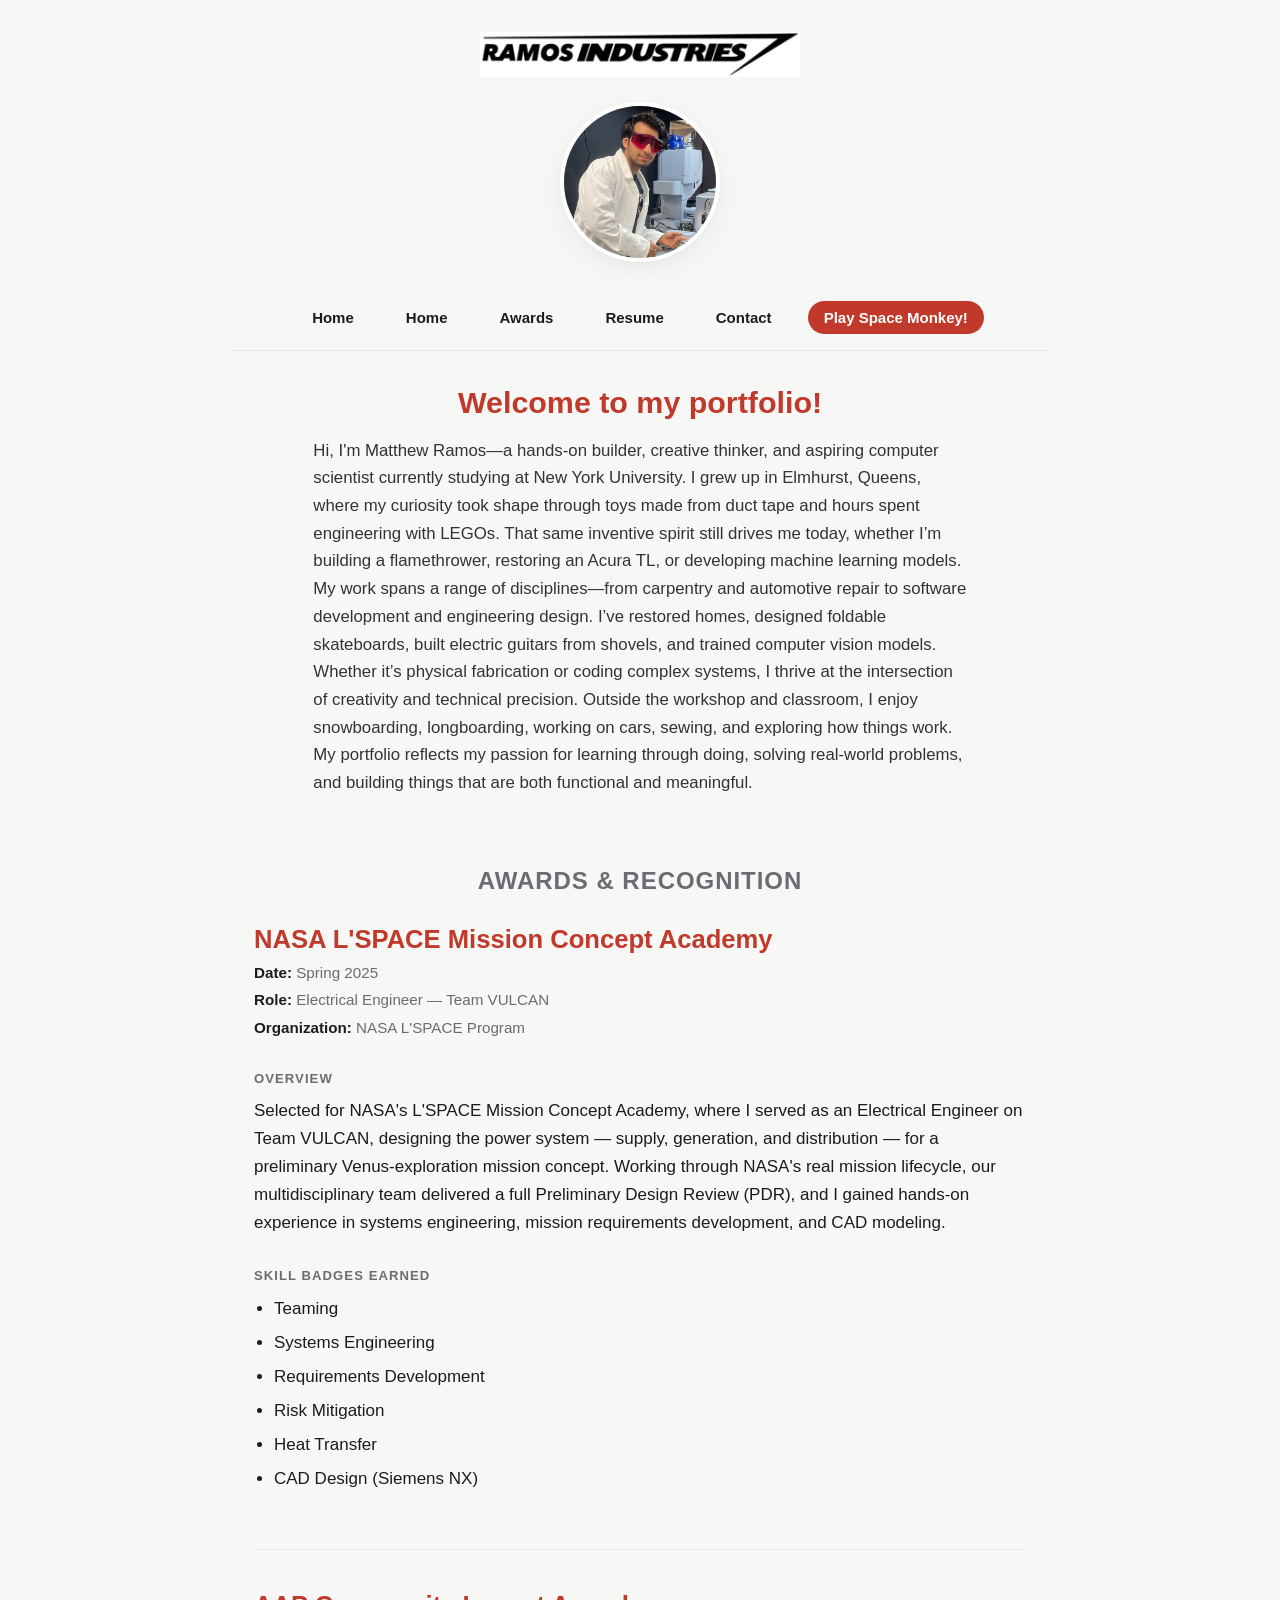
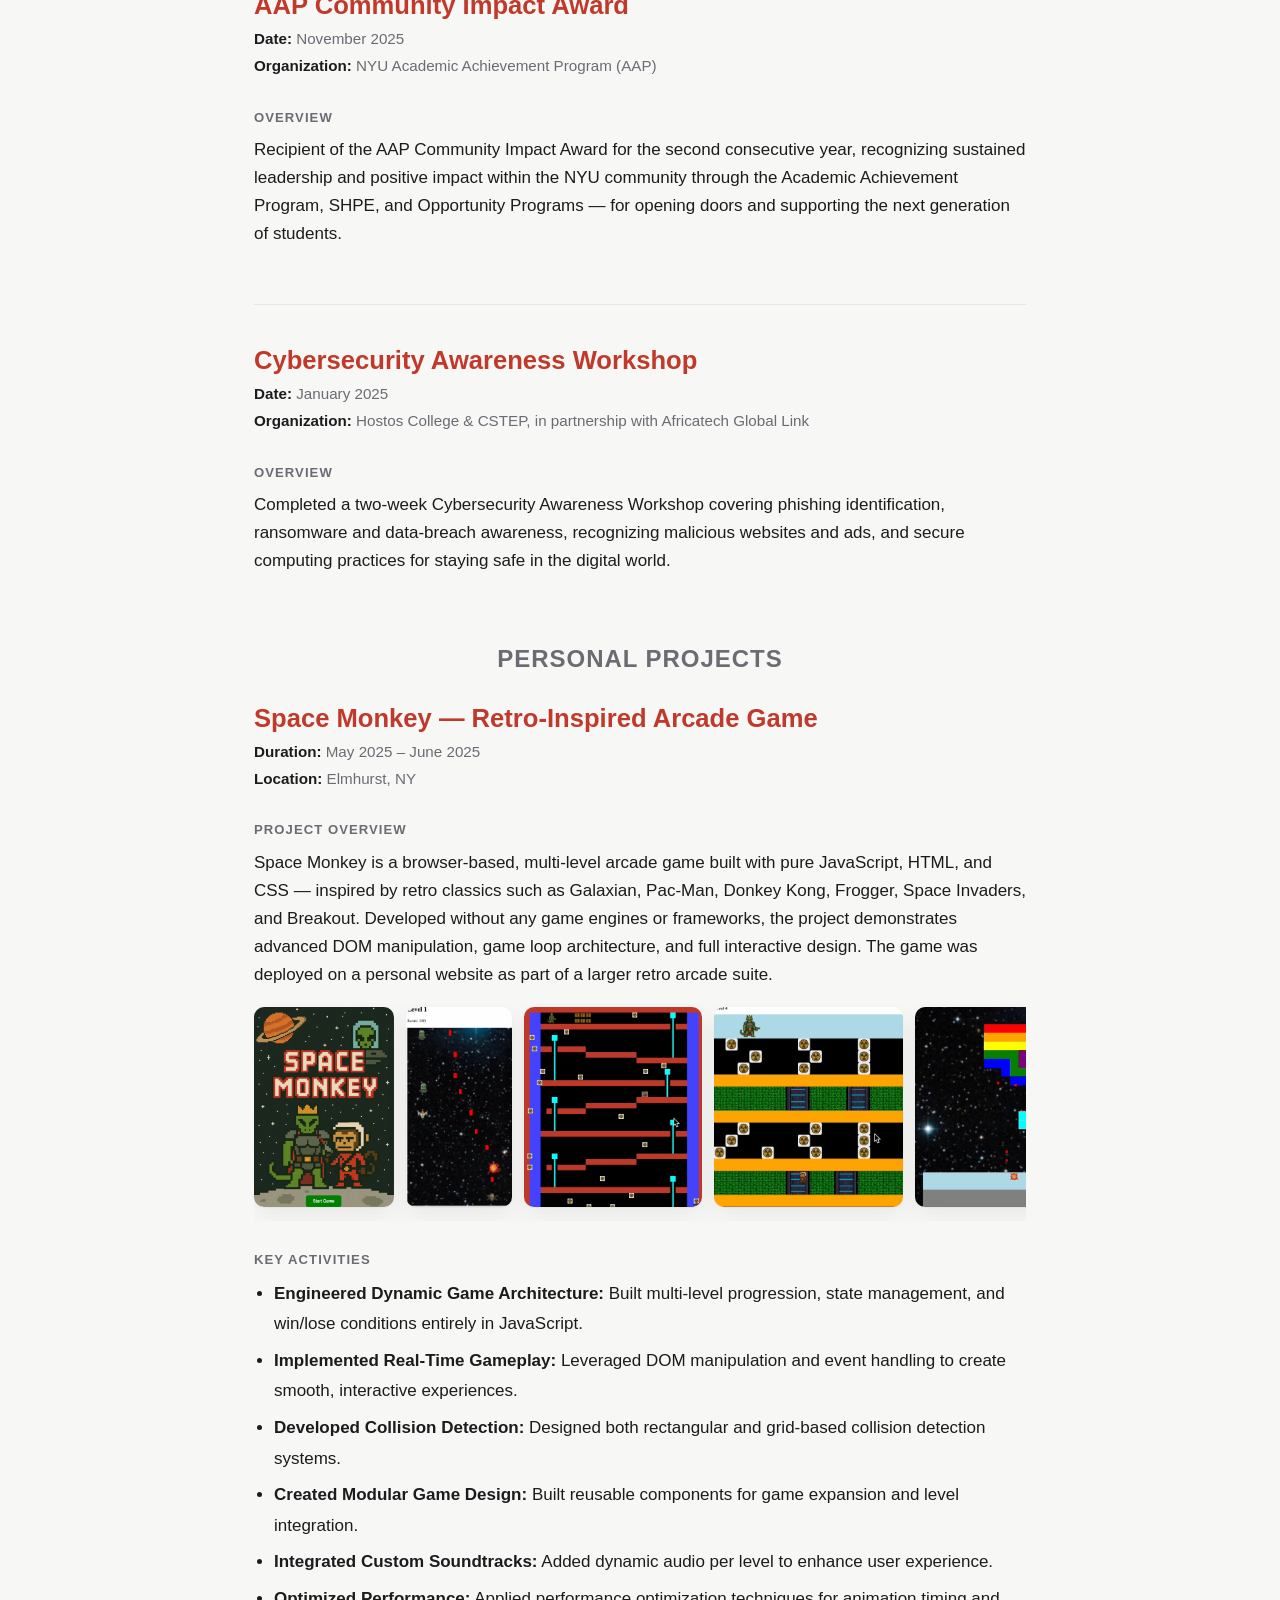
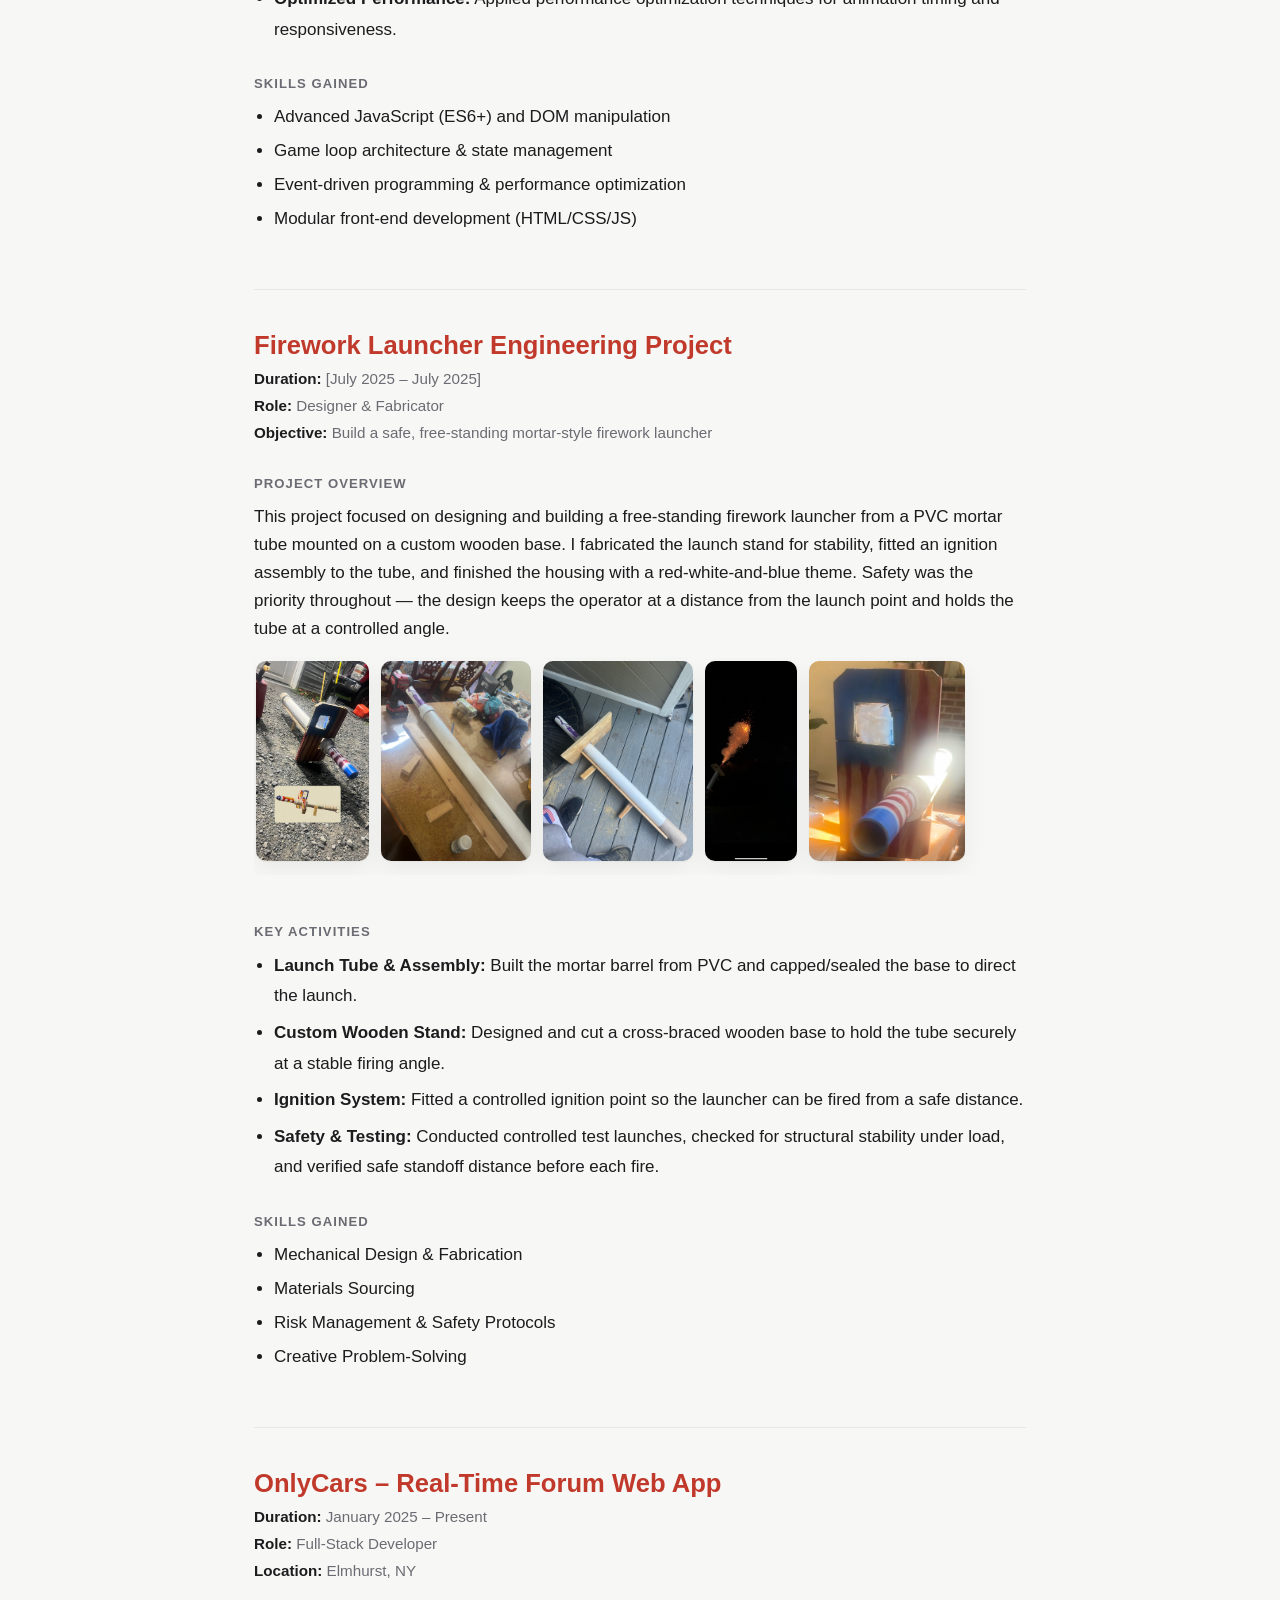
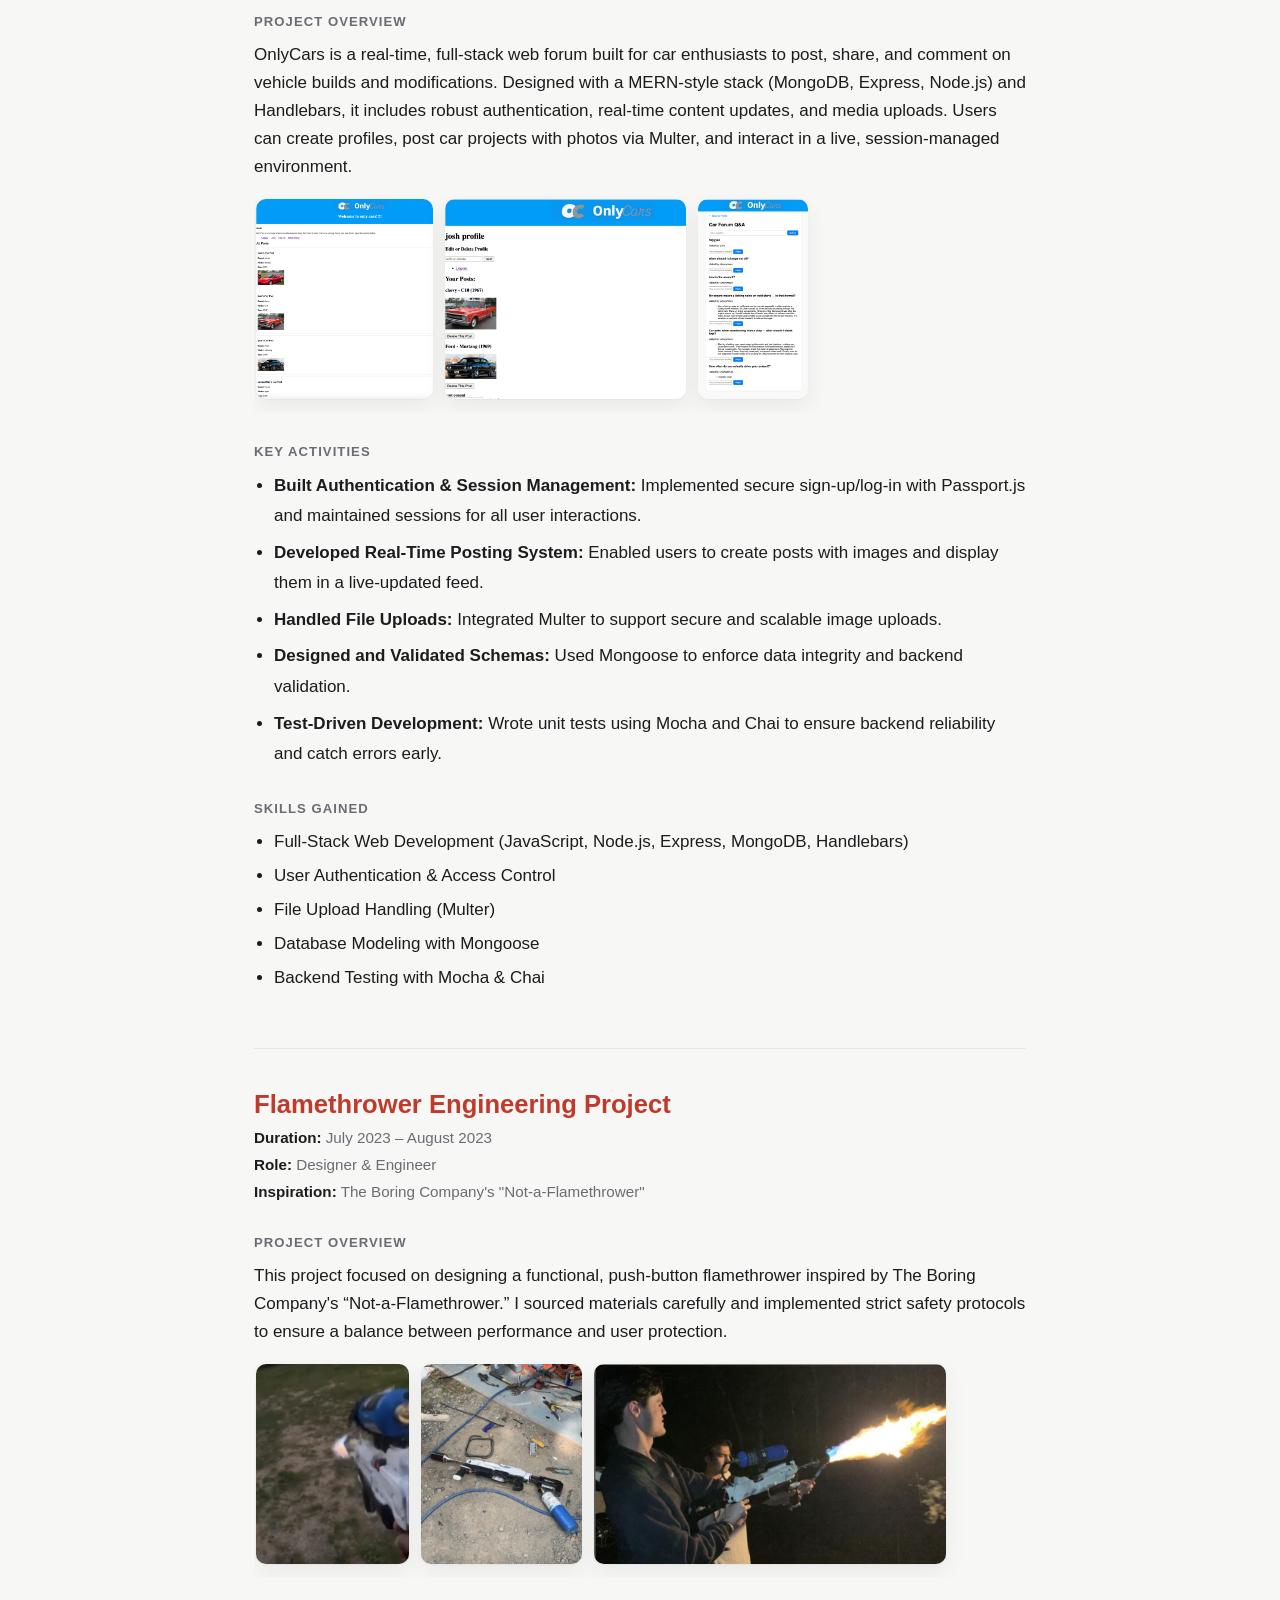
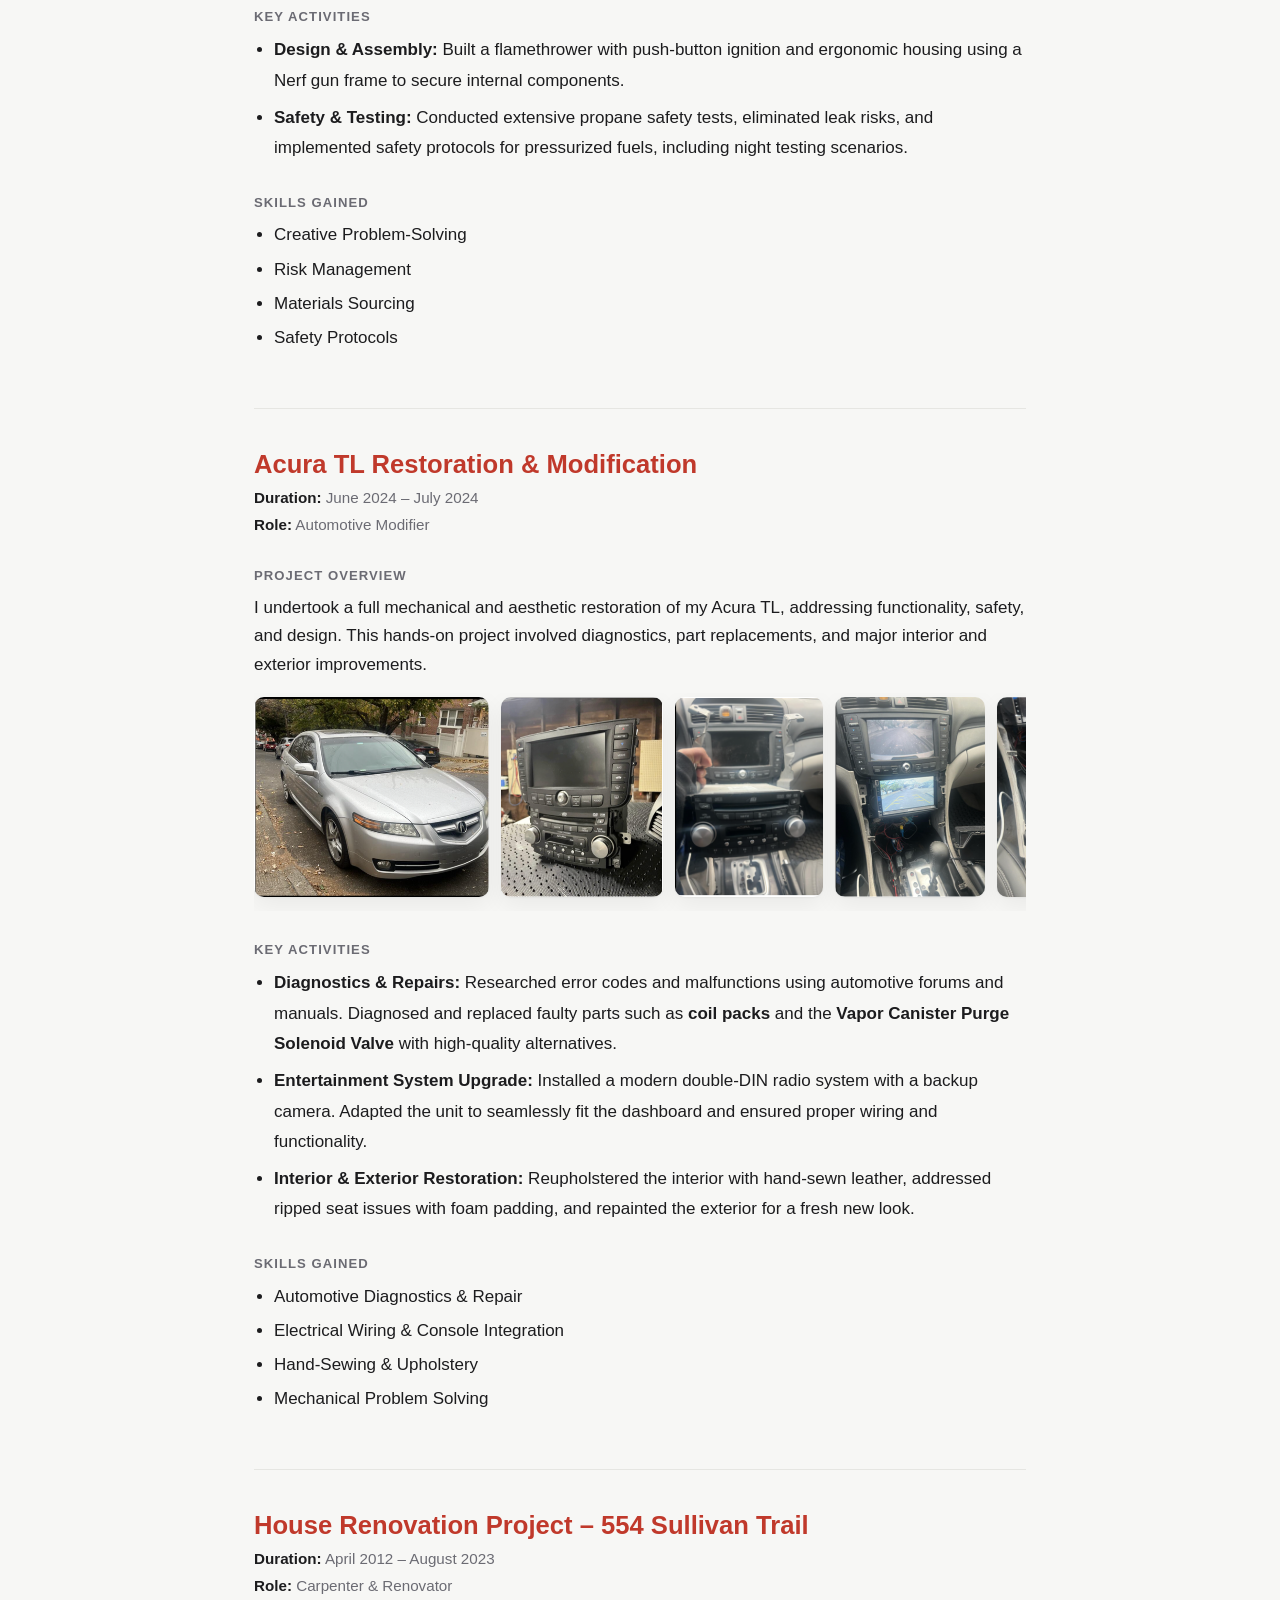
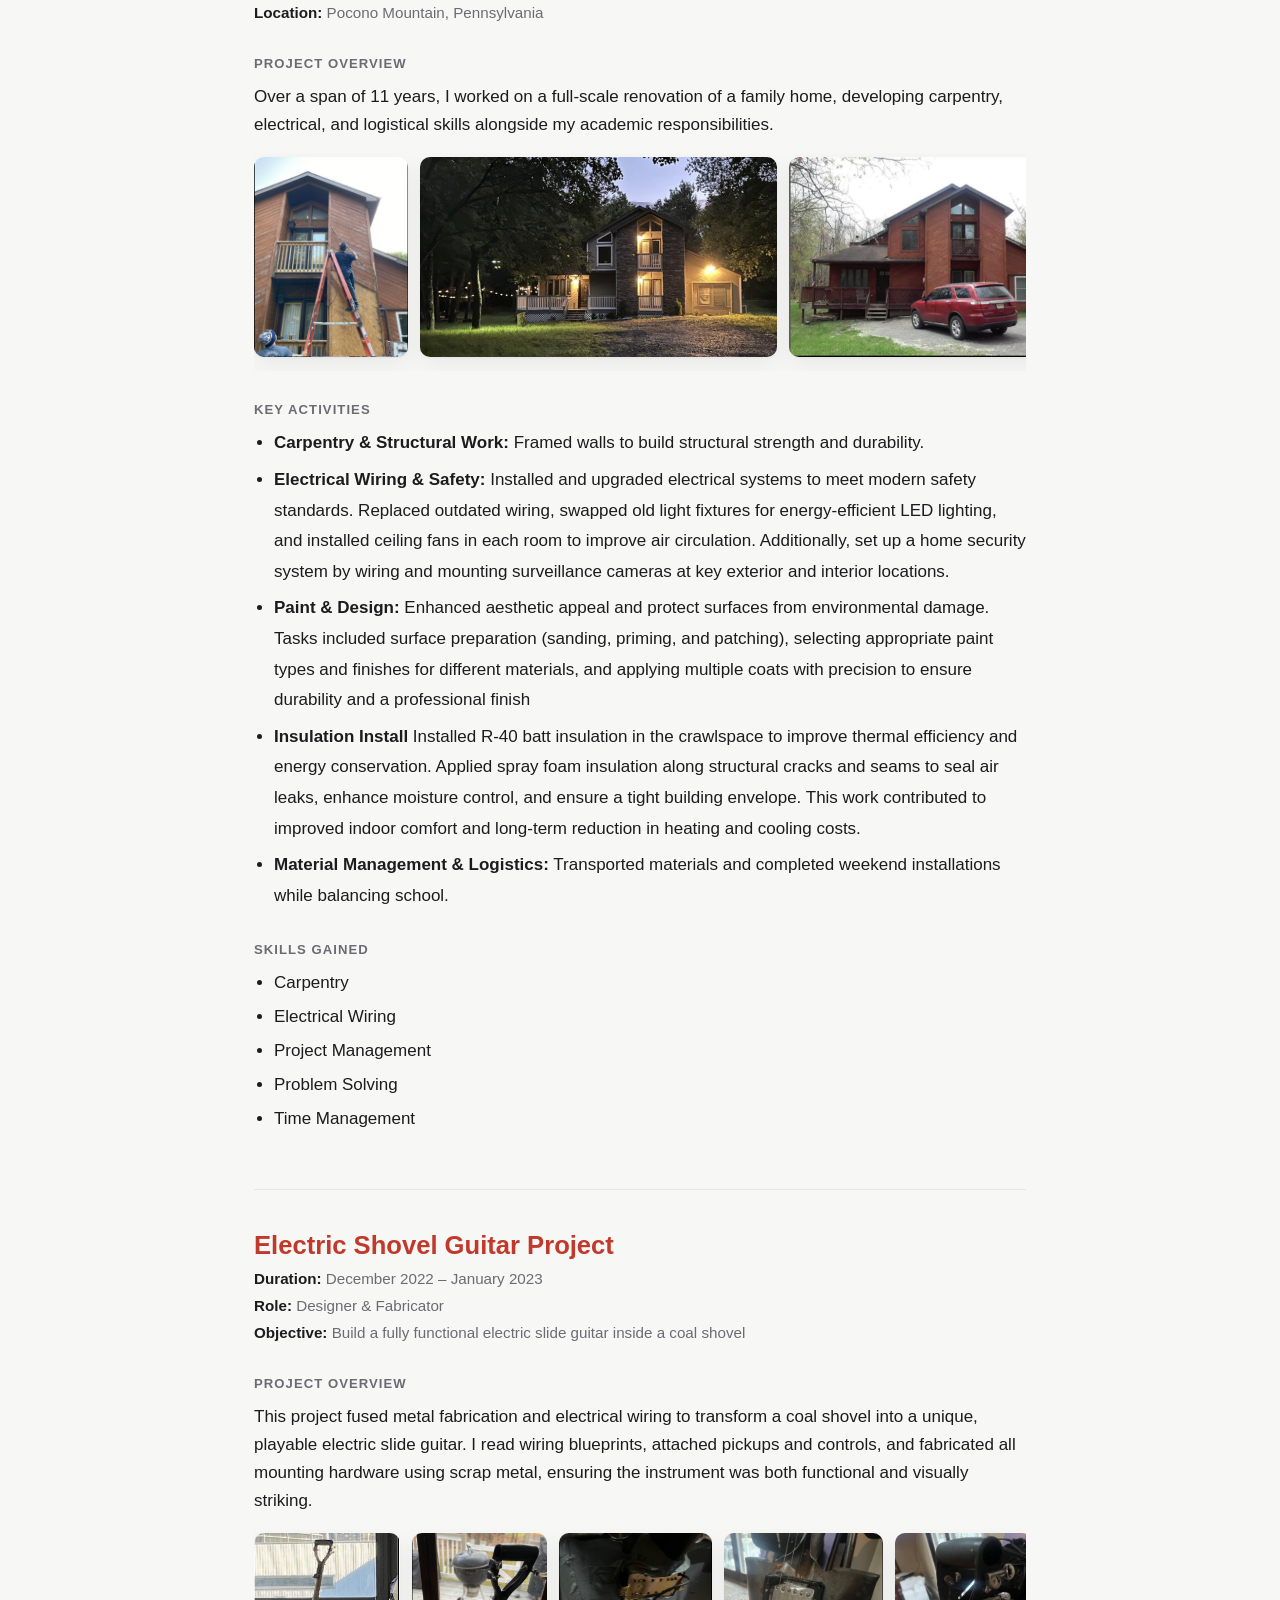
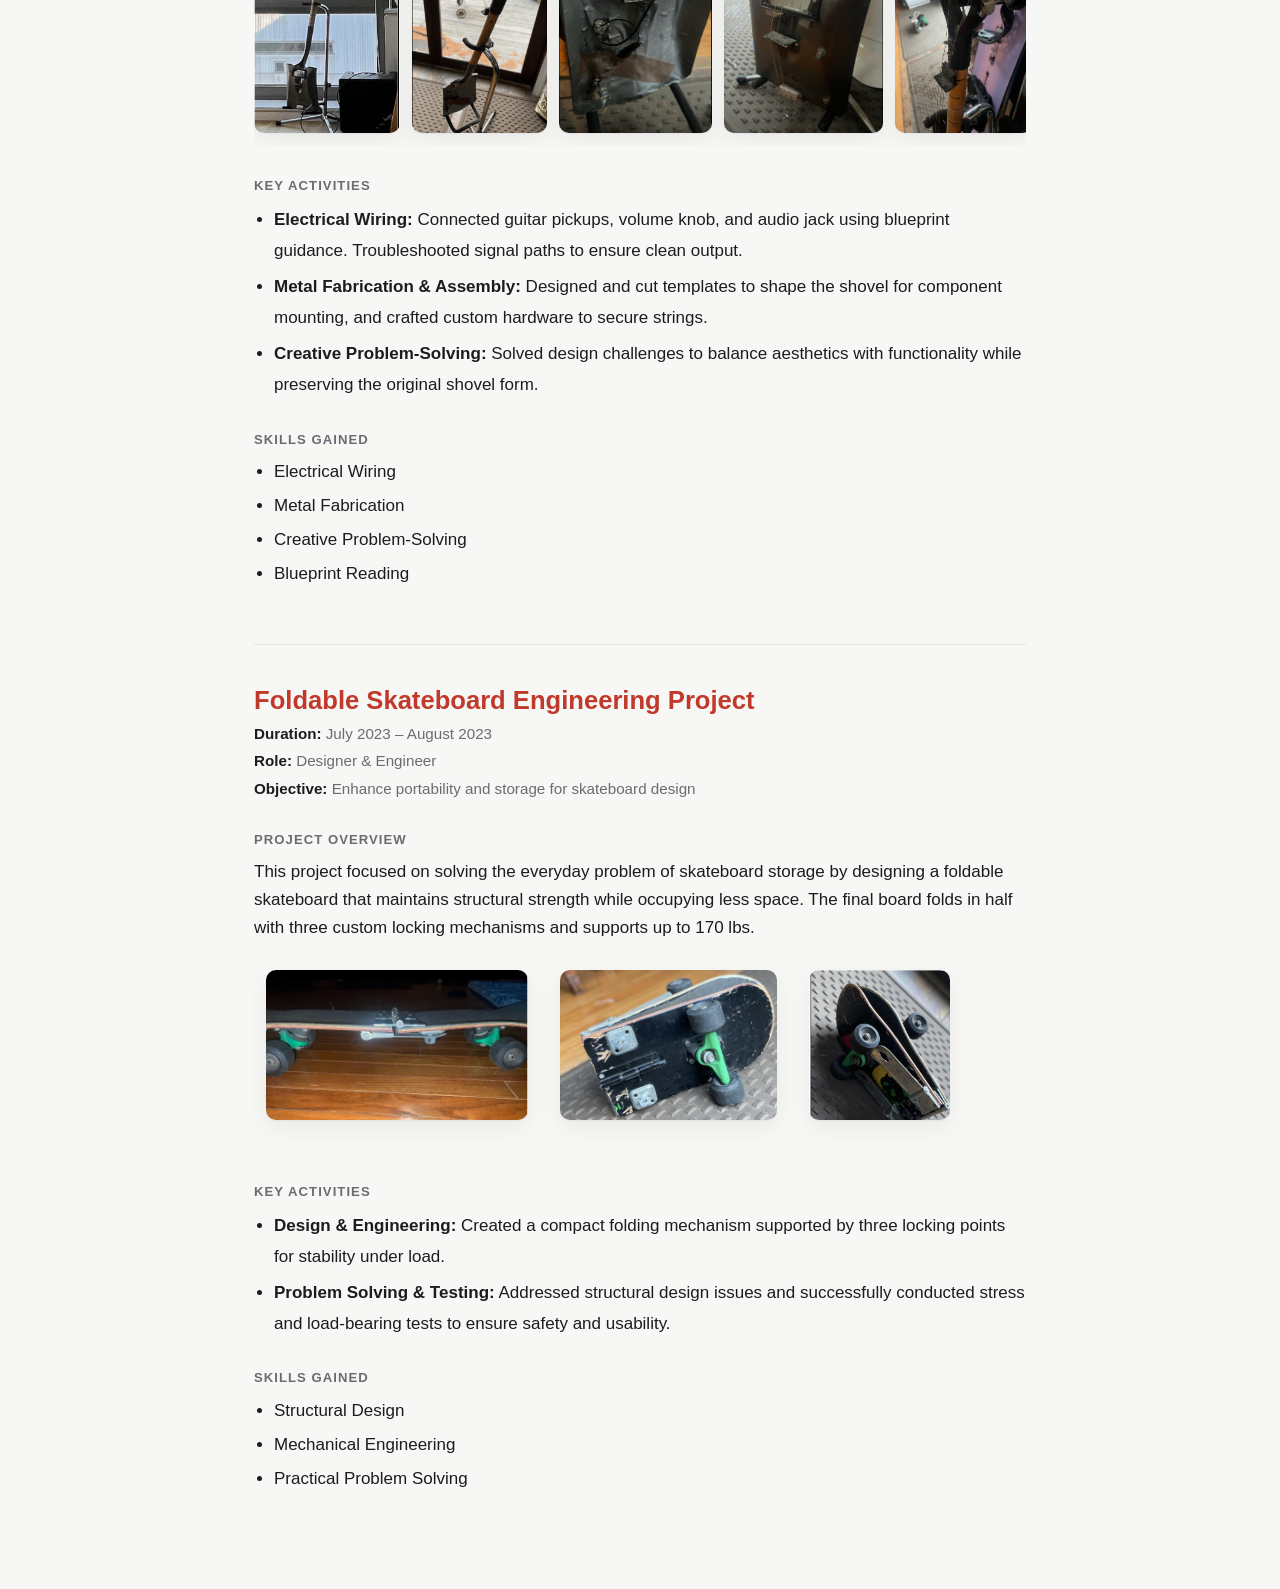
==== index.html @ d7987260 "Fix duplicate Home link and add awards section ID" ====
<!DOCTYPE html>
<html lang="en">
<head>
  <meta charset="UTF-8" />
  <title>My Portfolio</title>
  <link rel="stylesheet" href="/css.css" />
  <script defer src="/dom.js"></script>
</head>
<body>
  <header>
    <img src="/logo.png" alt="Site Logo" width="400" />
  </header>

  <main id="main-content">
    <img src="/headshot.png" alt="Headshot" width="200" />
    <nav>
      <ul style="display: flex; gap: 20px; list-style: none;">
        <li><a href="#" id="nav-home">Home</a></li>
        <li><a href="#" id="nav-home">Home</a></li>
        <li><a href="#awards" id="nav-awards">Awards</a></li>
        <li><a href="#" id="nav-resume">Resume</a></li>
        <li><a href="#" id="nav-contact">Contact</a></li>
        <li> <a href="#" id="galaxia">Play Space Monkey!</a></li> 
      </ul>
    </nav>
    <h2>Welcome to my portfolio!</h2>
    <p>Hi, I'm Matthew Ramos—a hands-on builder, creative thinker, and aspiring computer scientist currently studying at New York University. I grew up in Elmhurst, Queens, where my curiosity took shape through toys made from duct tape and hours spent engineering with LEGOs. That same inventive spirit still drives me today, whether I’m building a flamethrower, restoring an Acura TL, or developing machine learning models. My work spans a range of disciplines—from carpentry and automotive repair to software development and engineering design. I’ve restored homes, designed foldable skateboards, built electric guitars from shovels, and trained computer vision models. Whether it’s physical fabrication or coding complex systems, I thrive at the intersection of creativity and technical precision. Outside the workshop and classroom, I enjoy snowboarding, longboarding, working on cars, sewing, and exploring how things work. My portfolio reflects my passion for learning through doing, solving real-world problems, and building things that are both functional and meaningful.</p>
  
    <h1 id="awards">Awards &amp; Recognition</h1>

<h2>NASA L'SPACE Mission Concept Academy</h2>
<p><strong>Date:</strong> Spring 2025</p>
<p><strong>Role:</strong> Electrical Engineer — Team VULCAN</p>
<p><strong>Organization:</strong> NASA L'SPACE Program</p>

<h3>Overview</h3>
<p>
  Selected for NASA's L'SPACE Mission Concept Academy, where I served as an Electrical
  Engineer on Team VULCAN, designing the power system — supply, generation, and
  distribution — for a preliminary Venus-exploration mission concept. Working through
  NASA's real mission lifecycle, our multidisciplinary team delivered a full Preliminary
  Design Review (PDR), and I gained hands-on experience in systems engineering, mission
  requirements development, and CAD modeling.
</p>

<h3>Skill Badges Earned</h3>
<ul>
  <li>Teaming</li>
  <li>Systems Engineering</li>
  <li>Requirements Development</li>
  <li>Risk Mitigation</li>
  <li>Heat Transfer</li>
  <li>CAD Design (Siemens NX)</li>
</ul>

<h2>AAP Community Impact Award</h2>
<p><strong>Date:</strong> November 2025</p>
<p><strong>Organization:</strong> NYU Academic Achievement Program (AAP)</p>

<h3>Overview</h3>
<p>
  Recipient of the AAP Community Impact Award for the second consecutive year, recognizing
  sustained leadership and positive impact within the NYU community through the Academic
  Achievement Program, SHPE, and Opportunity Programs — for opening doors and supporting
  the next generation of students.
</p>

<h2>Cybersecurity Awareness Workshop</h2>
<p><strong>Date:</strong> January 2025</p>
<p><strong>Organization:</strong> Hostos College &amp; CSTEP, in partnership with Africatech Global Link</p>

<h3>Overview</h3>
<p>
  Completed a two-week Cybersecurity Awareness Workshop covering phishing identification,
  ransomware and data-breach awareness, recognizing malicious websites and ads, and
  secure computing practices for staying safe in the digital world.
</p>
    
    <h1>Personal Projects</h1>


  <h2>Space Monkey — Retro-Inspired Arcade Game</h2>
<p><strong>Duration:</strong> May 2025 – June 2025</p>
<p><strong>Location:</strong> Elmhurst, NY</p>

<h3>Project Overview</h3>
<p>
  Space Monkey is a browser-based, multi-level arcade game built with pure JavaScript, HTML, and CSS — inspired by retro classics such as Galaxian, Pac-Man, Donkey Kong, Frogger, Space Invaders, and Breakout. Developed without any game engines or frameworks, the project demonstrates advanced DOM manipulation, game loop architecture, and full interactive design. The game was deployed on a personal website as part of a larger retro arcade suite.
</p>

<div id="spacemonkey-gallery" style="display: flex; overflow-x: auto; gap: 10px; padding: 10px; border: 1px solid #ccc;"></div>

<script>
  const spaceMonkeyContainer = document.getElementById('spacemonkey-gallery');
  
  const spaceMonkeyImages = [1, 2, 3, 4, 5, 6].map(i => `
    <img src="game${i}.png" alt="Space Monkey Game ${i}" style="height: 200px; flex-shrink: 0;" />
  `).join('');
  
  spaceMonkeyContainer.innerHTML = spaceMonkeyImages;
</script>

<h3>Key Activities</h3>
<ul style="line-height: 1.8;">
  <li><strong>Engineered Dynamic Game Architecture:</strong> Built multi-level progression, state management, and win/lose conditions entirely in JavaScript.</li>
  <li><strong>Implemented Real-Time Gameplay:</strong> Leveraged DOM manipulation and event handling to create smooth, interactive experiences.</li>
  <li><strong>Developed Collision Detection:</strong> Designed both rectangular and grid-based collision detection systems.</li>
  <li><strong>Created Modular Game Design:</strong> Built reusable components for game expansion and level integration.</li>
  <li><strong>Integrated Custom Soundtracks:</strong> Added dynamic audio per level to enhance user experience.</li>
  <li><strong>Optimized Performance:</strong> Applied performance optimization techniques for animation timing and responsiveness.</li>
</ul>

<h3>Skills Gained</h3>
<ul>
  <li>Advanced JavaScript (ES6+) and DOM manipulation</li>
  <li>Game loop architecture & state management</li>
  <li>Event-driven programming & performance optimization</li>
  <li>Modular front-end development (HTML/CSS/JS)</li>
</ul>
<!-- ============================================================
     FIREWORK LAUNCHER — paste this whole block into index.html
     Suggested spot: right BEFORE the line  <h2>Flamethrower Engineering Project</h2>
     Edit anything in [BRACKETS] to fit the real details.
     ============================================================ -->

<h2>Firework Launcher Engineering Project</h2>
<p><strong>Duration:</strong> [July 2025 – July 2025]</p>
<p><strong>Role:</strong> Designer &amp; Fabricator</p>
<p><strong>Objective:</strong> Build a safe, free-standing mortar-style firework launcher</p>

<h3>Project Overview</h3>
<p>
  This project focused on designing and building a free-standing firework launcher from a
  PVC mortar tube mounted on a custom wooden base. I fabricated the launch stand for
  stability, fitted an ignition assembly to the tube, and finished the housing with a
  red-white-and-blue theme. Safety was the priority throughout — the design keeps the
  operator at a distance from the launch point and holds the tube at a controlled angle.
</p>

<div id="firework-gallery" style="display: flex; overflow-x: auto; gap: 10px; padding: 10px; border: 1px solid #ccc;"></div>

<div id="firework-gallery" style="display: flex; overflow-x: auto; gap: 10px; padding: 10px; border: 1px solid #ccc;"></div>
<script>
  const fireworkContainer = document.getElementById('firework-gallery');
  const fireworkFiles = [
    "Fireworklauncher.jpg",
    "Fireworklauncher2.JPG",
    "Fireworklauncher3.JPG",
    "Fireworklauncher4.PNG",
    "Fireworklauncher5.PNG"
  ];
  fireworkContainer.innerHTML = fireworkFiles.map((f, i) => `
    <img src="${f}" alt="Firework Launcher ${i + 1}" style="height: 200px; flex-shrink: 0;" />
  `).join('');
</script>

<h3>Key Activities</h3>
<ul style="line-height: 1.8;">
  <li><strong>Launch Tube &amp; Assembly:</strong> Built the mortar barrel from PVC and capped/sealed the base to direct the launch.</li>
  <li><strong>Custom Wooden Stand:</strong> Designed and cut a cross-braced wooden base to hold the tube securely at a stable firing angle.</li>
  <li><strong>Ignition System:</strong> Fitted a controlled ignition point so the launcher can be fired from a safe distance.</li>
  <li><strong>Safety &amp; Testing:</strong> Conducted controlled test launches, checked for structural stability under load, and verified safe standoff distance before each fire.</li>
</ul>

<h3>Skills Gained</h3>
<ul>
  <li>Mechanical Design &amp; Fabrication</li>
  <li>Materials Sourcing</li>
  <li>Risk Management &amp; Safety Protocols</li>
  <li>Creative Problem-Solving</li>
</ul>
  <h2>OnlyCars – Real-Time Forum Web App</h2>
  <p><strong>Duration:</strong> January 2025 – Present</p>
  <p><strong>Role:</strong> Full-Stack Developer</p>
  <p><strong>Location:</strong> Elmhurst, NY</p>
  
  <h3>Project Overview</h3>
  <p>
    OnlyCars is a real-time, full-stack web forum built for car enthusiasts to post, share, and comment on vehicle builds and modifications. Designed with a MERN-style stack (MongoDB, Express, Node.js) and Handlebars, it includes robust authentication, real-time content updates, and media uploads. Users can create profiles, post car projects with photos via Multer, and interact in a live, session-managed environment.
  </p>

  <div id="onlycars-gallery" style="display: flex; overflow-x: auto; gap: 10px; padding: 10px; border: 1px solid #ccc;"></div>

  <script>
    const onlycarsContainer = document.getElementById('onlycars-gallery');
    const onlycarsImages = [1, 2, 3].map(i => `
      <img src="onlycars${i}.png" alt="OnlyCars Post ${i}" style="height: 200px; flex-shrink: 0;" />
    `).join('');
    onlycarsContainer.innerHTML = onlycarsImages;
  </script>


<h3>Key Activities</h3>
<ul style="line-height: 1.8;">
  <li><strong>Built Authentication & Session Management:</strong> Implemented secure sign-up/log-in with Passport.js and maintained sessions for all user interactions.</li>
  <li><strong>Developed Real-Time Posting System:</strong> Enabled users to create posts with images and display them in a live-updated feed.</li>
  <li><strong>Handled File Uploads:</strong> Integrated Multer to support secure and scalable image uploads.</li>
  <li><strong>Designed and Validated Schemas:</strong> Used Mongoose to enforce data integrity and backend validation.</li>
  <li><strong>Test-Driven Development:</strong> Wrote unit tests using Mocha and Chai to ensure backend reliability and catch errors early.</li>
</ul>

<h3>Skills Gained</h3>
<ul>
  <li>Full-Stack Web Development (JavaScript, Node.js, Express, MongoDB, Handlebars)</li>
  <li>User Authentication & Access Control</li>
  <li>File Upload Handling (Multer)</li>
  <li>Database Modeling with Mongoose</li>
  <li>Backend Testing with Mocha & Chai</li>
</ul>




    <h2>Flamethrower Engineering Project</h2>
<p><strong>Duration:</strong> July 2023 – August 2023</p>
<p><strong>Role:</strong> Designer & Engineer</p>
<p><strong>Inspiration:</strong> The Boring Company's "Not-a-Flamethrower"</p>

<h3>Project Overview</h3>
<p>
  This project focused on designing a functional, push-button flamethrower inspired by The Boring Company's “Not-a-Flamethrower.” 
  I sourced materials carefully and implemented strict safety protocols to ensure a balance between performance and user protection.
</p>
<div id="flamethrower-gallery" style="display: flex; overflow-x: auto; gap: 10px; padding: 10px; border: 1px solid #ccc;"></div>

<script>
    const flamethrowerContainer = document.getElementById('flamethrower-gallery');
  
    const flamethrowerImages = [1, 2, 3].map(i => `
      <img src="flamethrower${i}.png" alt="Flamethrower Build ${i}" style="height: 200px; flex-shrink: 0;" />
    `).join('');
  
    flamethrowerContainer.innerHTML = flamethrowerImages;
  </script>

<h3>Key Activities</h3>
<ul style="line-height: 1.8;">
  <li><strong>Design & Assembly:</strong> Built a flamethrower with push-button ignition and ergonomic housing using a Nerf gun frame to secure internal components.</li>
  <li><strong>Safety & Testing:</strong> Conducted extensive propane safety tests, eliminated leak risks, and implemented safety protocols for pressurized fuels, including night testing scenarios.</li>
</ul>

<h3>Skills Gained</h3>
<ul>
  <li>Creative Problem-Solving</li>
  <li>Risk Management</li>
  <li>Materials Sourcing</li>
  <li>Safety Protocols</li>
</ul>




      <h2>Acura TL Restoration & Modification</h2>
<p><strong>Duration:</strong> June 2024 – July 2024</p>
<p><strong>Role:</strong> Automotive Modifier</p>

<h3>Project Overview</h3>
<p>
  I undertook a full mechanical and aesthetic restoration of my Acura TL, addressing functionality,
  safety, and design. This hands-on project involved diagnostics, part replacements, and major interior
  and exterior improvements.
</p>
<div id="acura-gallery" style="display: flex; overflow-x: auto; gap: 10px; padding: 10px; border: 1px solid #ccc;"></div>
<script>
    const acuraContainer = document.getElementById('acura-gallery');
  
    const acuraImages = Array.from({ length: 12 }, (_, i) => {
      const index = i + 1;
      return `
        <img src="acura${index}.png" alt="Acura ${index}" style="height: 200px; flex-shrink: 0;" />
      `;
    }).join('');
  
    acuraContainer.innerHTML = acuraImages;
  </script>
<h3>Key Activities</h3>
<ul style="line-height: 1.8;">
  <li>
    <strong>Diagnostics & Repairs:</strong> Researched error codes and malfunctions using automotive forums and manuals. Diagnosed and replaced faulty parts such as <strong>coil packs</strong> and the <strong>Vapor Canister Purge Solenoid Valve</strong> with high-quality alternatives.
  </li>
  <li>
    <strong>Entertainment System Upgrade:</strong> Installed a modern double-DIN radio system with a backup camera. Adapted the unit to seamlessly fit the dashboard and ensured proper wiring and functionality.
  </li>
  <li>
    <strong>Interior & Exterior Restoration:</strong> Reupholstered the interior with hand-sewn leather, addressed ripped seat issues with foam padding, and repainted the exterior for a fresh new look.
  </li>
</ul>

<h3>Skills Gained</h3>
<ul>
  <li>Automotive Diagnostics & Repair</li>
  <li>Electrical Wiring & Console Integration</li>
  <li>Hand-Sewing & Upholstery</li>
  <li>Mechanical Problem Solving</li>
</ul>


  <h2>House Renovation Project – 554 Sullivan Trail</h2>
<p><strong>Duration:</strong> April 2012 – August 2023</p>
<p><strong>Role:</strong> Carpenter & Renovator</p>
<p><strong>Location:</strong> Pocono Mountain, Pennsylvania</p>

<h3>Project Overview</h3>
<p>
  Over a span of 11 years, I worked on a full-scale renovation of a family home, developing carpentry,
  electrical, and logistical skills alongside my academic responsibilities.
</p>
<div id="house-gallery" style="display: flex; overflow-x: auto; gap: 10px; padding: 10px; border: 1px solid #ccc;"></div>

<script>
    const houseContainer = document.getElementById('house-gallery');
  
    const houseImages = [1, 2, 3, 5, 6, 7].map(i => `
      <img src="house${i}.png" alt="House Renovation ${i}" style="height: 200px; flex-shrink: 0;" />
    `).join('');
  
    houseContainer.innerHTML = houseImages;
  </script>

<h3>Key Activities</h3>
<ul style="line-height: 1.8;">
  <li><strong>Carpentry & Structural Work:</strong> Framed walls to build structural strength and durability.</li>
  <li><strong>Electrical Wiring & Safety:</strong> Installed and upgraded electrical systems to meet modern safety standards. Replaced outdated wiring, swapped old light fixtures for energy-efficient LED lighting, and installed ceiling fans in each room to improve air circulation. Additionally, set up a home security system by wiring and mounting surveillance cameras at key exterior and interior locations.</li>
  <li><strong>Paint & Design:</strong> Enhanced aesthetic appeal and protect surfaces from environmental damage. Tasks included surface preparation (sanding, priming, and patching), selecting appropriate paint types and finishes for different materials, and applying multiple coats with precision to ensure durability and a professional finish</li>
  <li><strong>Insulation Install</strong> Installed R-40 batt insulation in the crawlspace to improve thermal efficiency and energy conservation. Applied spray foam insulation along structural cracks and seams to seal air leaks, enhance moisture control, and ensure a tight building envelope. This work contributed to improved indoor comfort and long-term reduction in heating and cooling costs.</li>
  <li><strong>Material Management & Logistics:</strong> Transported materials and completed weekend installations while balancing school.</li>
</ul>

<h3>Skills Gained</h3>
<ul>
  <li>Carpentry</li>
  <li>Electrical Wiring</li>
  <li>Project Management</li>
  <li>Problem Solving</li>
  <li>Time Management</li>
</ul>

<h2>Electric Shovel Guitar Project</h2>
<p><strong>Duration:</strong> December 2022 – January 2023</p>
<p><strong>Role:</strong> Designer & Fabricator</p>
<p><strong>Objective:</strong> Build a fully functional electric slide guitar inside a coal shovel</p>

<h3>Project Overview</h3>
<p>
  This project fused metal fabrication and electrical wiring to transform a coal shovel into a unique,
  playable electric slide guitar. I read wiring blueprints, attached pickups and controls, and fabricated 
  all mounting hardware using scrap metal, ensuring the instrument was both functional and visually striking.
</p>

<div id="shovel-gallery" style="display: flex; overflow-x: auto; gap: 10px; padding: 10px; border: 1px solid #ccc;"></div>

<script>
    const shovelContainer = document.getElementById('shovel-gallery');
  
    const shovelImages = [1, 2, 3, 4, 5].map(i => `
      <img src="shovel${i}.png" alt="Shovel Guitar ${i}" style="height: 200px; flex-shrink: 0;" />
    `).join('');
  
    shovelContainer.innerHTML = shovelImages;
  </script>

<h3>Key Activities</h3>
<ul style="line-height: 1.8;">
  <li><strong>Electrical Wiring:</strong> Connected guitar pickups, volume knob, and audio jack using blueprint guidance. Troubleshooted signal paths to ensure clean output.</li>
  <li><strong>Metal Fabrication & Assembly:</strong> Designed and cut templates to shape the shovel for component mounting, and crafted custom hardware to secure strings.</li>
  <li><strong>Creative Problem-Solving:</strong> Solved design challenges to balance aesthetics with functionality while preserving the original shovel form.</li>
</ul>

<h3>Skills Gained</h3>
<ul>
  <li>Electrical Wiring</li>
  <li>Metal Fabrication</li>
  <li>Creative Problem-Solving</li>
  <li>Blueprint Reading</li>
</ul>


<h2>Foldable Skateboard Engineering Project</h2>
<p><strong>Duration:</strong> July 2023 – August 2023</p>
<p><strong>Role:</strong> Designer & Engineer</p>
<p><strong>Objective:</strong> Enhance portability and storage for skateboard design</p>

<h3>Project Overview</h3>
<p>
  This project focused on solving the everyday problem of skateboard storage by designing a foldable 
  skateboard that maintains structural strength while occupying less space. The final board folds in half 
  with three custom locking mechanisms and supports up to 170 lbs.
</p>

<div id="skate-gallery"></div>

<script>
    const container = document.getElementById('skate-gallery');
    container.innerHTML = [1, 2, 3].map(i => 
      `<div style="display:inline-block; margin: 10px;">
         <img src="skate${i}.png" alt="Skateboard Project ${i}" style="height: 150px;" />
       </div>`
    ).join('');
  </script>

<h3>Key Activities</h3>
<ul style="line-height: 1.8;">
  <li><strong>Design & Engineering:</strong> Created a compact folding mechanism supported by three locking points for stability under load.</li>
  <li><strong>Problem Solving & Testing:</strong> Addressed structural design issues and successfully conducted stress and load-bearing tests to ensure safety and usability.</li>
</ul>

<h3>Skills Gained</h3>
<ul>
  <li>Structural Design</li>
  <li>Mechanical Engineering</li>
  <li>Practical Problem Solving</li>
</ul></main>
</body>
</html>
---- css.css ----
/* ============================================================
   matthewramosindustries â€” stylesheet
   Drop-in replacement for css.css
   ============================================================ */

/* ---- Design tokens ---- */
:root {
  --bg:        #f7f7f5;   /* warm off-white page */
  --surface:   #ffffff;   /* cards */
  --text:      #1c1c1e;   /* near-black, easier than pure #000 */
  --muted:     #6b6b73;   /* meta lines, secondary text */
  --accent:    #c0392b;   /* a single warm accent (swap freely) */
  --accent-dk: #8e2b20;
  --border:    #e6e6e2;
  --radius:    14px;
  --shadow:    0 1px 2px rgba(0,0,0,.04), 0 8px 24px rgba(0,0,0,.06);
  --maxw:      820px;
}

/* ---- Base ---- */
* { box-sizing: border-box; }

html { scroll-behavior: smooth; }

body {
  margin: 0;
  background: var(--bg);
  color: var(--text);
  font-family: -apple-system, BlinkMacSystemFont, "Segoe UI", Roboto,
               Helvetica, Arial, sans-serif;
  font-size: 17px;
  line-height: 1.65;
  -webkit-font-smoothing: antialiased;
}

img { max-width: 100%; height: auto; }

/* ---- Header / logo ---- */
header {
  text-align: center;
  padding: 32px 20px 8px;
}
header img { width: 320px; max-width: 70%; }

/* ---- Main column ---- */
main {
  max-width: var(--maxw);
  margin: 0 auto;
  padding: 0 24px 80px;
}

/* ---- Headshot ---- */
main > img[alt="Headshot"] {
  display: block;
  width: 160px;
  height: 160px;
  object-fit: cover;
  border-radius: 50%;
  margin: 8px auto 24px;
  border: 4px solid var(--surface);
  box-shadow: var(--shadow);
}

/* ---- Navigation ---- */
nav {
  position: sticky;
  top: 0;
  z-index: 10;
  background: rgba(247,247,245,.85);
  backdrop-filter: saturate(180%) blur(8px);
  margin: 0 -24px 32px;
  padding: 12px 24px;
  border-bottom: 1px solid var(--border);
}
nav ul {
  justify-content: center;
  flex-wrap: wrap;
  margin: 0;
  padding: 0;
}
nav a {
  text-decoration: none;
  color: var(--text);
  font-weight: 600;
  font-size: 15px;
  padding: 8px 16px;
  border-radius: 999px;
  transition: background .15s ease, color .15s ease;
}
nav a:hover { background: var(--accent); color: #fff; }
/* highlight the game link */
nav a#galaxia { background: var(--accent); color: #fff; }
nav a#galaxia:hover { background: var(--accent-dk); }

/* ---- Intro ---- */
main > h2:first-of-type {            /* "Welcome to my portfolio!" */
  text-align: center;
  font-size: 1.9rem;
  margin: 8px 0 16px;
}
main > h2:first-of-type + p {
  font-size: 1.05rem;
  color: #333;
  text-align: left;
  max-width: 70ch;
  margin: 0 auto 8px;
}

/* ---- Section divider: "Personal Projects" ---- */
h1 {
  text-align: center;
  font-size: 1.5rem;
  letter-spacing: .04em;
  text-transform: uppercase;
  color: var(--muted);
  margin: 64px 0 8px;
}

/* ============================================================
   PROJECT CARDS
   Each project begins with an <h2>. We style the run of content
   after each h2 as a visual block with separation + spacing.
   ============================================================ */

h2 {
  font-size: 1.6rem;
  line-height: 1.25;
  color: var(--accent);
  margin: 56px 0 4px;
  padding-top: 40px;
  border-top: 1px solid var(--border);
}
/* no divider above the first project / intro */
main > h2:first-of-type { border-top: none; padding-top: 0; margin-top: 8px; }
h1 + h2 { border-top: none; padding-top: 0; margin-top: 24px; }

h3 {
  font-size: .82rem;
  letter-spacing: .08em;
  text-transform: uppercase;
  color: var(--muted);
  margin: 28px 0 8px;
}

/* meta lines (Duration / Role / Location) sit right under the h2 */
h2 + p,
h2 + p + p,
h2 + p + p + p {
  margin: 2px 0;
  color: var(--muted);
  font-size: .95rem;
}
h2 + p strong,
h2 + p + p strong,
h2 + p + p + p strong { color: var(--text); }

p { margin: 0 0 14px; }

/* bullet lists */
ul { padding-left: 1.25rem; margin: 0 0 16px; }
li { margin: 6px 0; }
li strong { color: var(--text); }

/* ---- Image galleries ---- */
[id$="-gallery"] {
  display: flex !important;
  gap: 12px !important;
  overflow-x: auto;
  padding: 4px 2px 14px !important;
  border: none !important;
  scroll-snap-type: x mandatory;
}
[id$="-gallery"] img {
  height: 220px;
  flex-shrink: 0;
  border-radius: 10px;
  box-shadow: var(--shadow);
  scroll-snap-align: start;
}
/* skate gallery uses a slightly different markup */
#skate-gallery { display: flex !important; gap: 12px; overflow-x: auto; }
#skate-gallery img { border-radius: 10px; box-shadow: var(--shadow); }

/* tidy scrollbars */
[id$="-gallery"]::-webkit-scrollbar { height: 8px; }
[id$="-gallery"]::-webkit-scrollbar-thumb {
  background: var(--border); border-radius: 999px;
}

/* ---- Links (in body text) ---- */
a { color: var(--accent); }
a:hover { color: var(--accent-dk); }

/* ---- Responsive ---- */
@media (max-width: 600px) {
  body { font-size: 16px; }
  main { padding: 0 16px 64px; }
  nav { margin: 0 -16px 24px; padding: 10px 12px; }
  h2 { font-size: 1.35rem; }
  [id$="-gallery"] img, #skate-gallery img { height: 170px; }
}
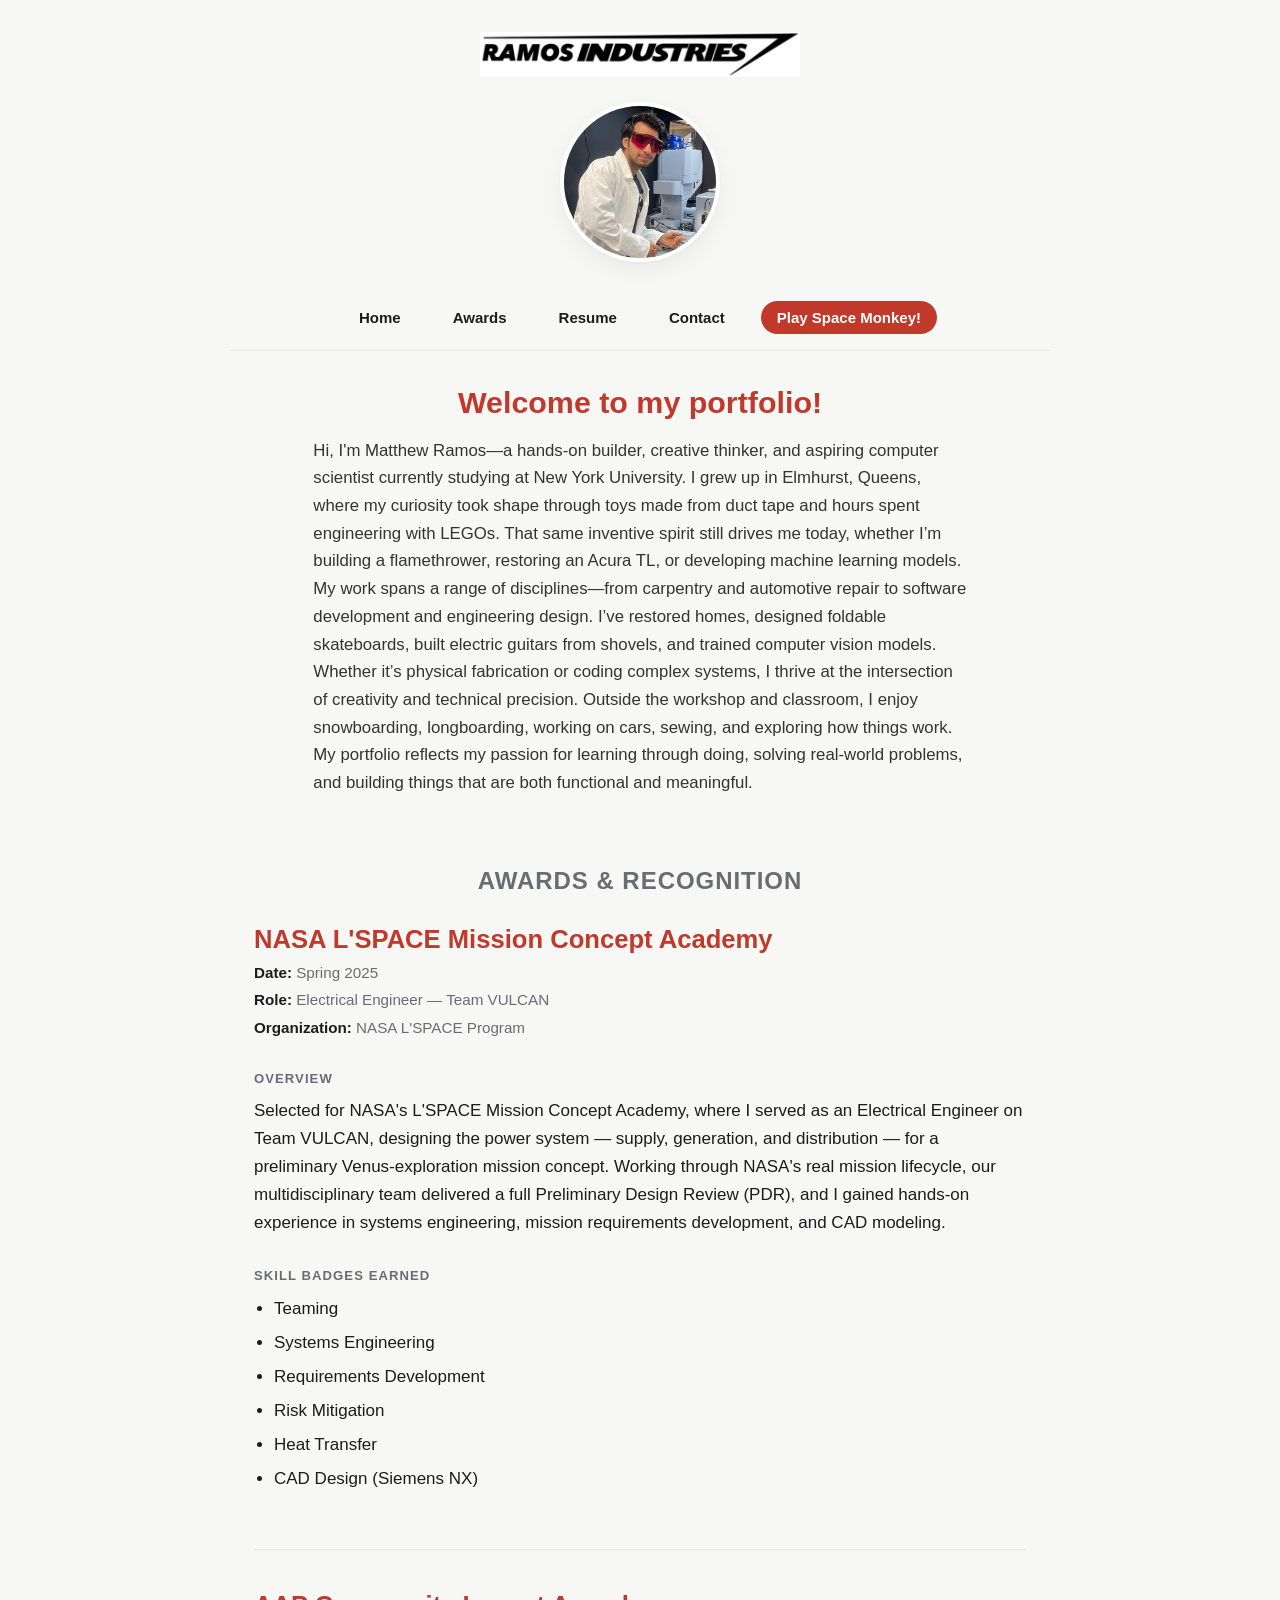
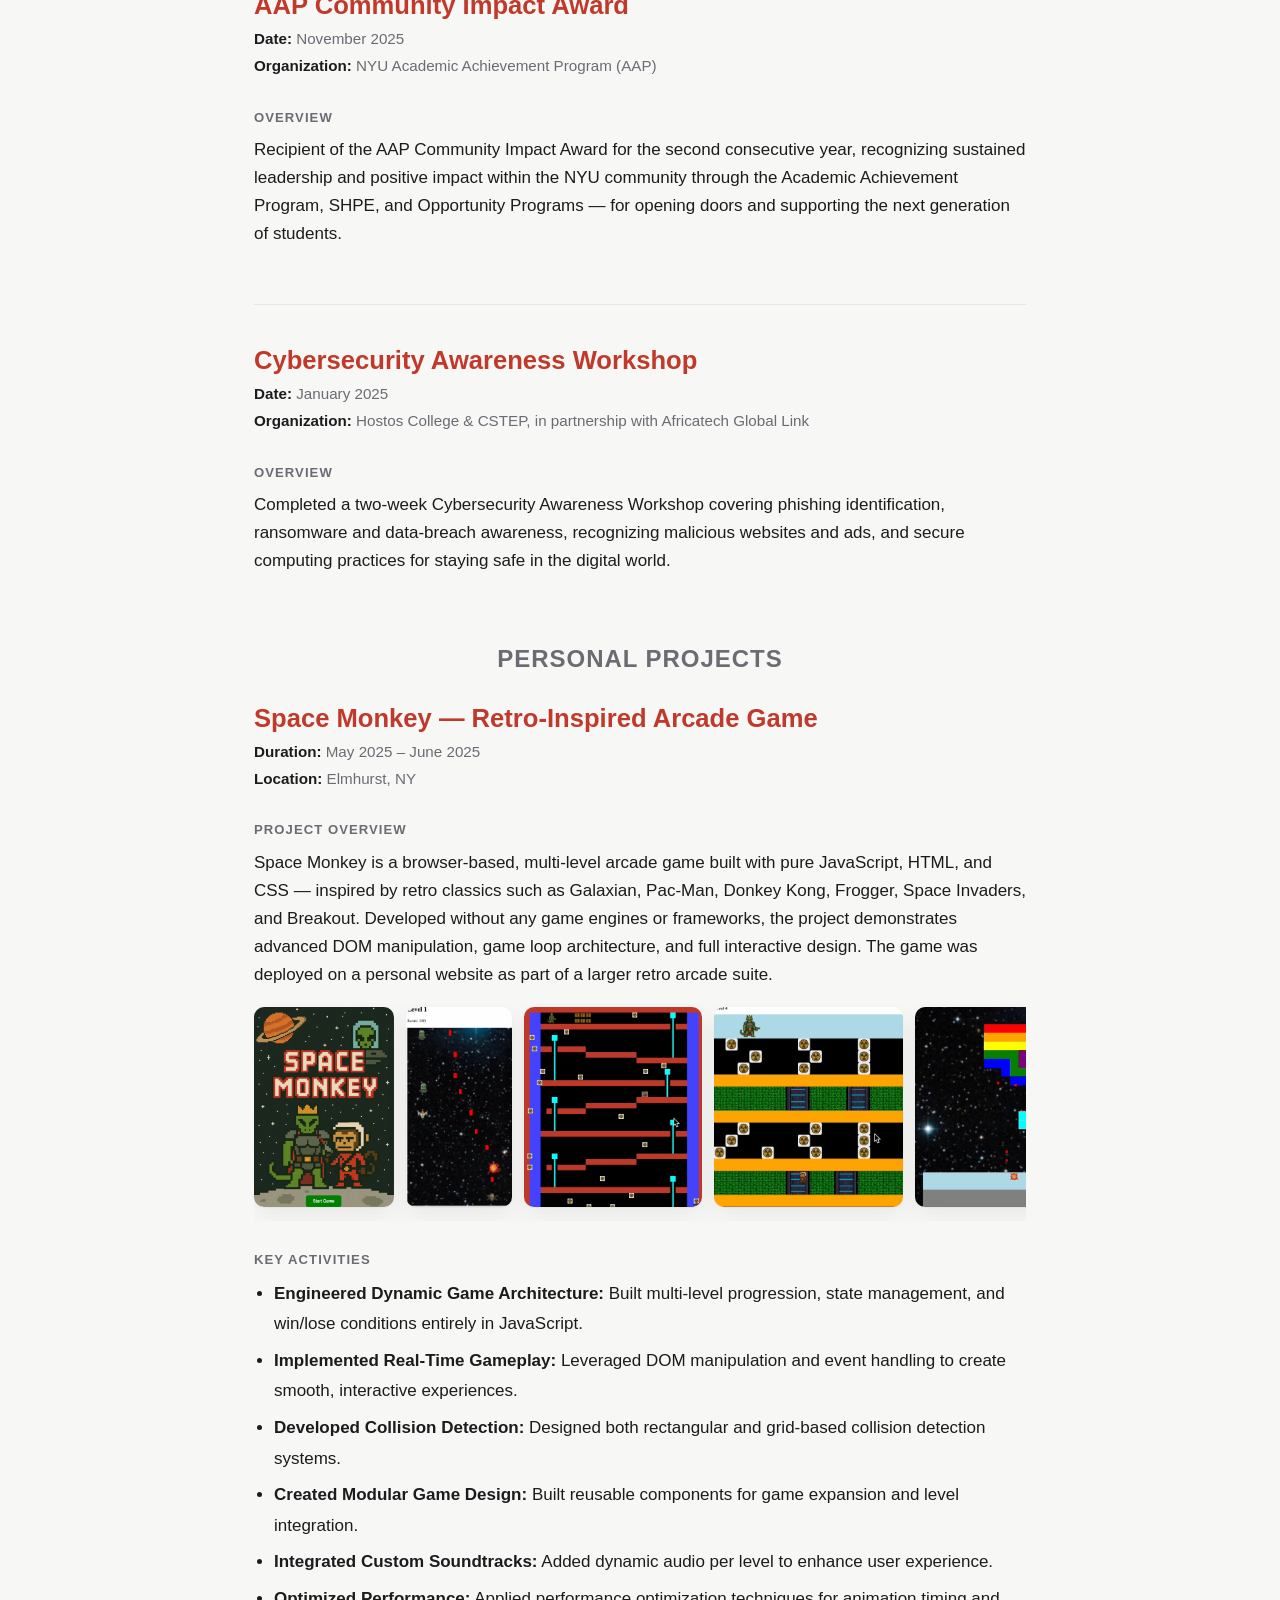
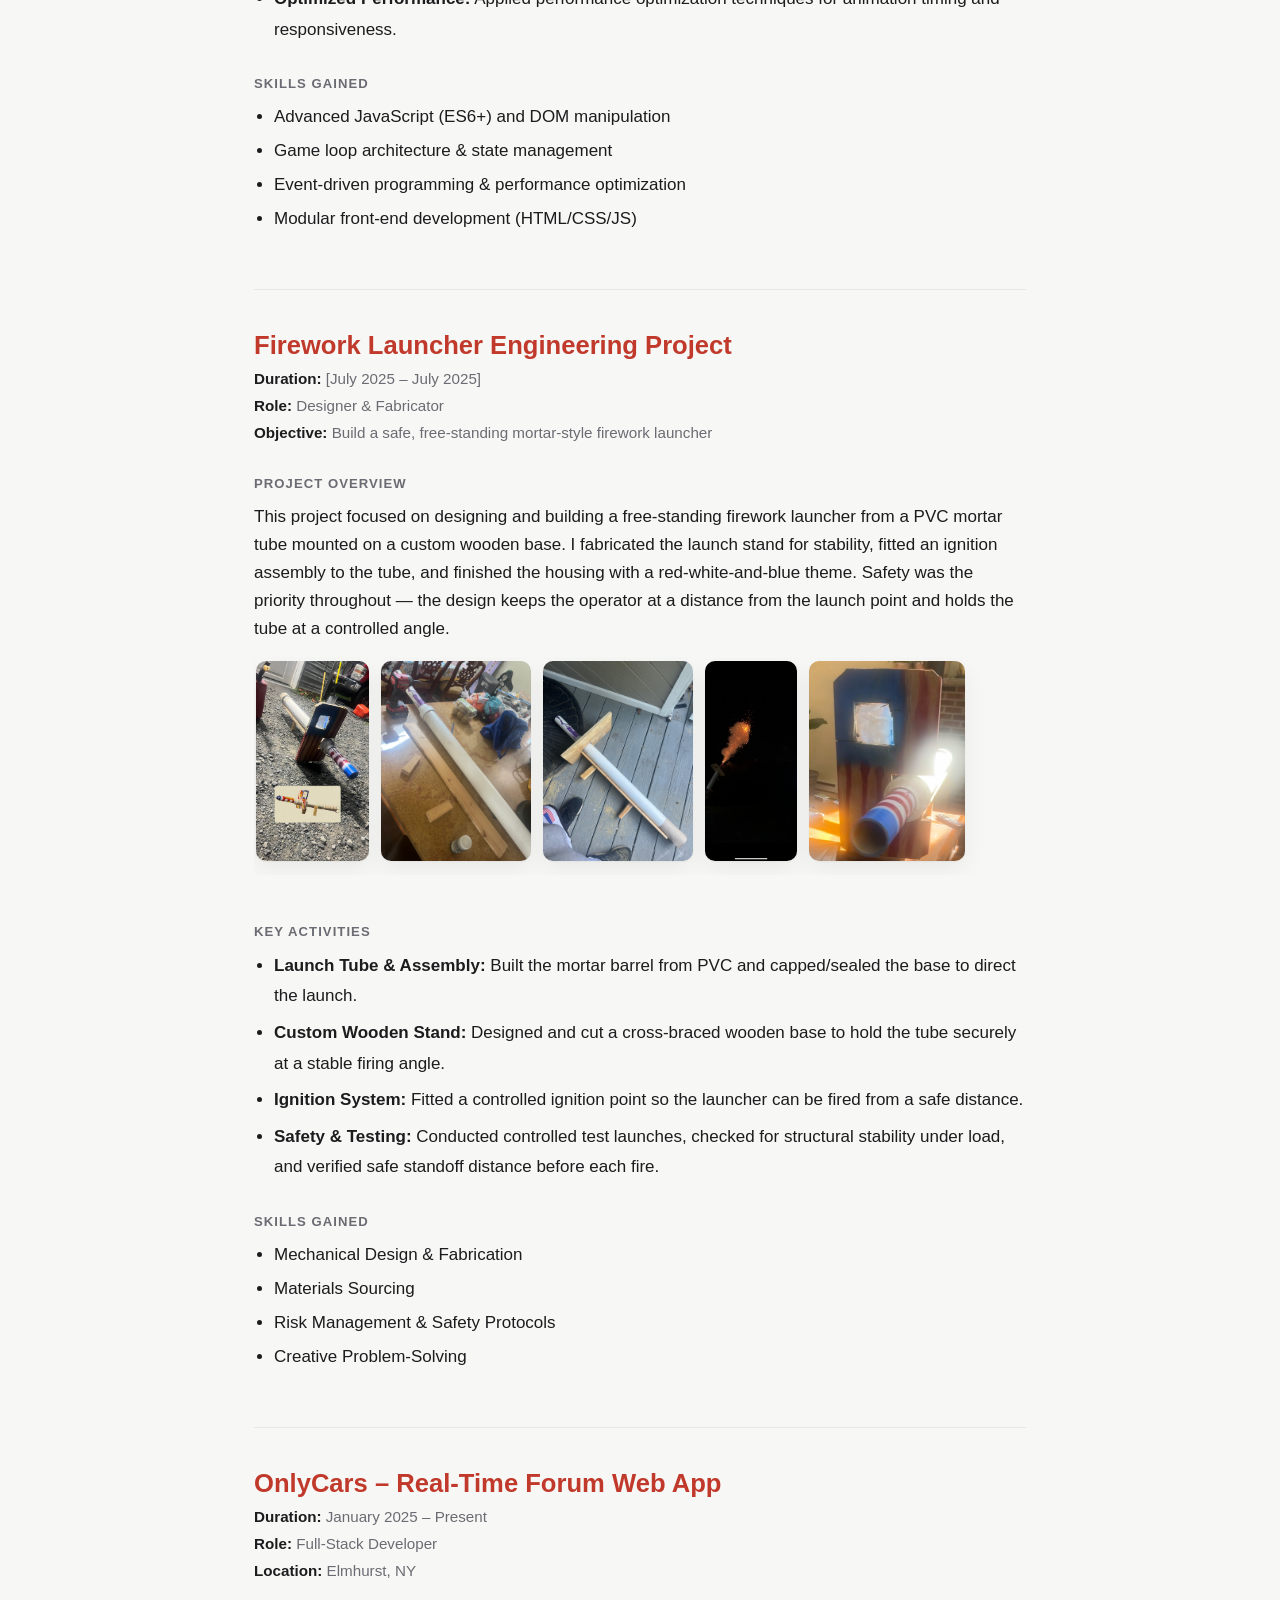
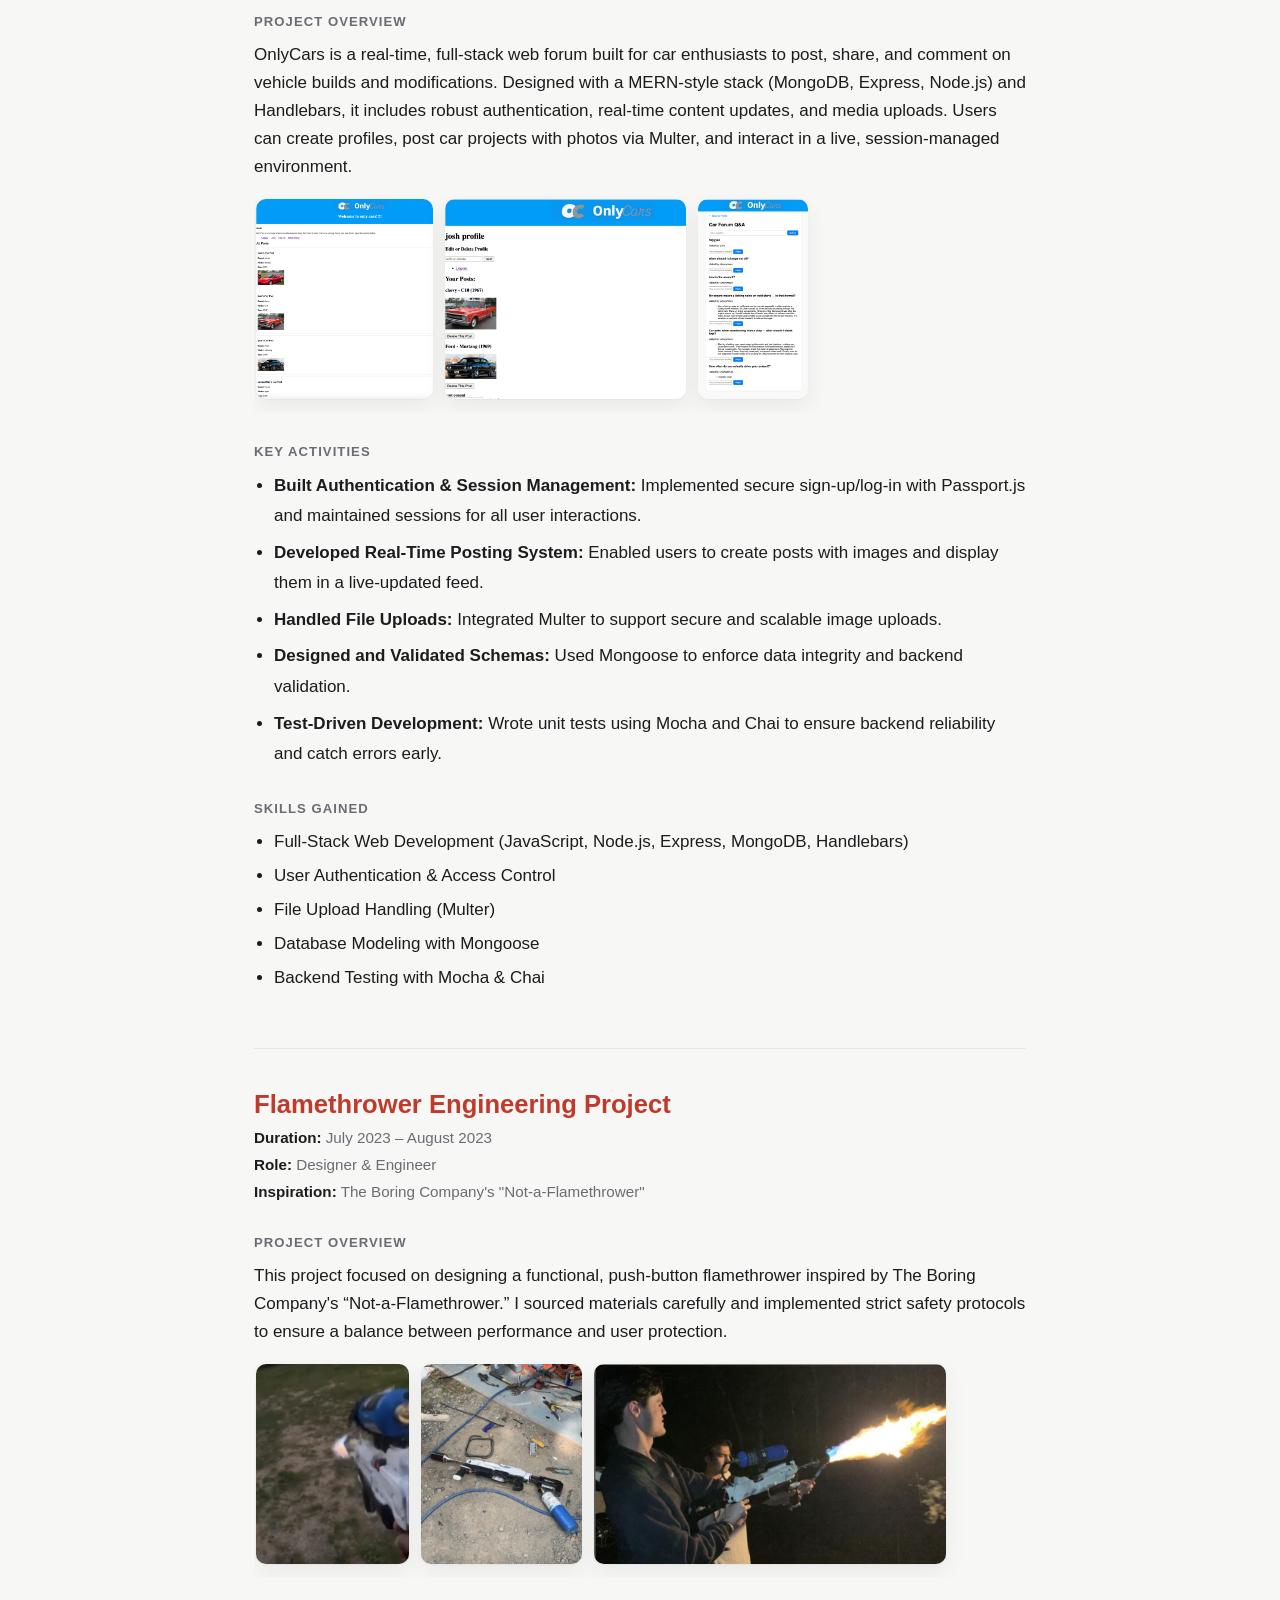
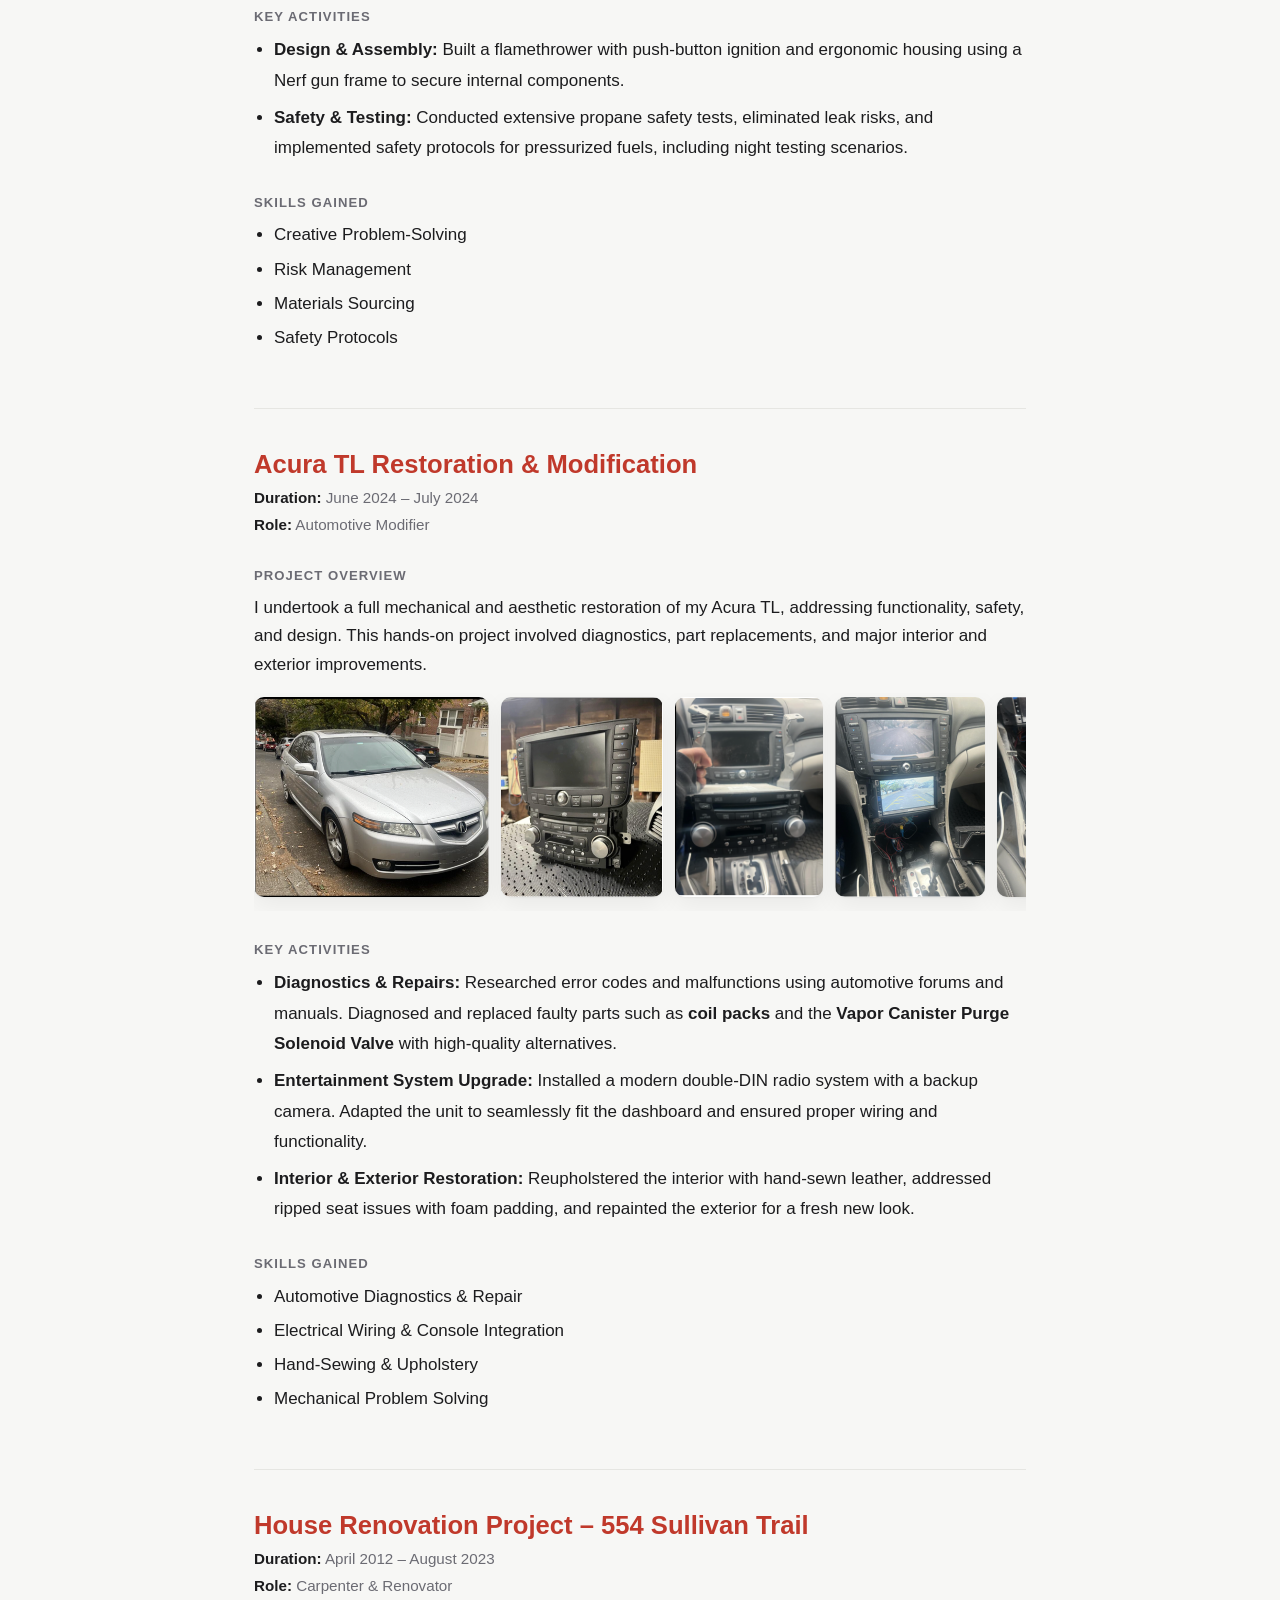
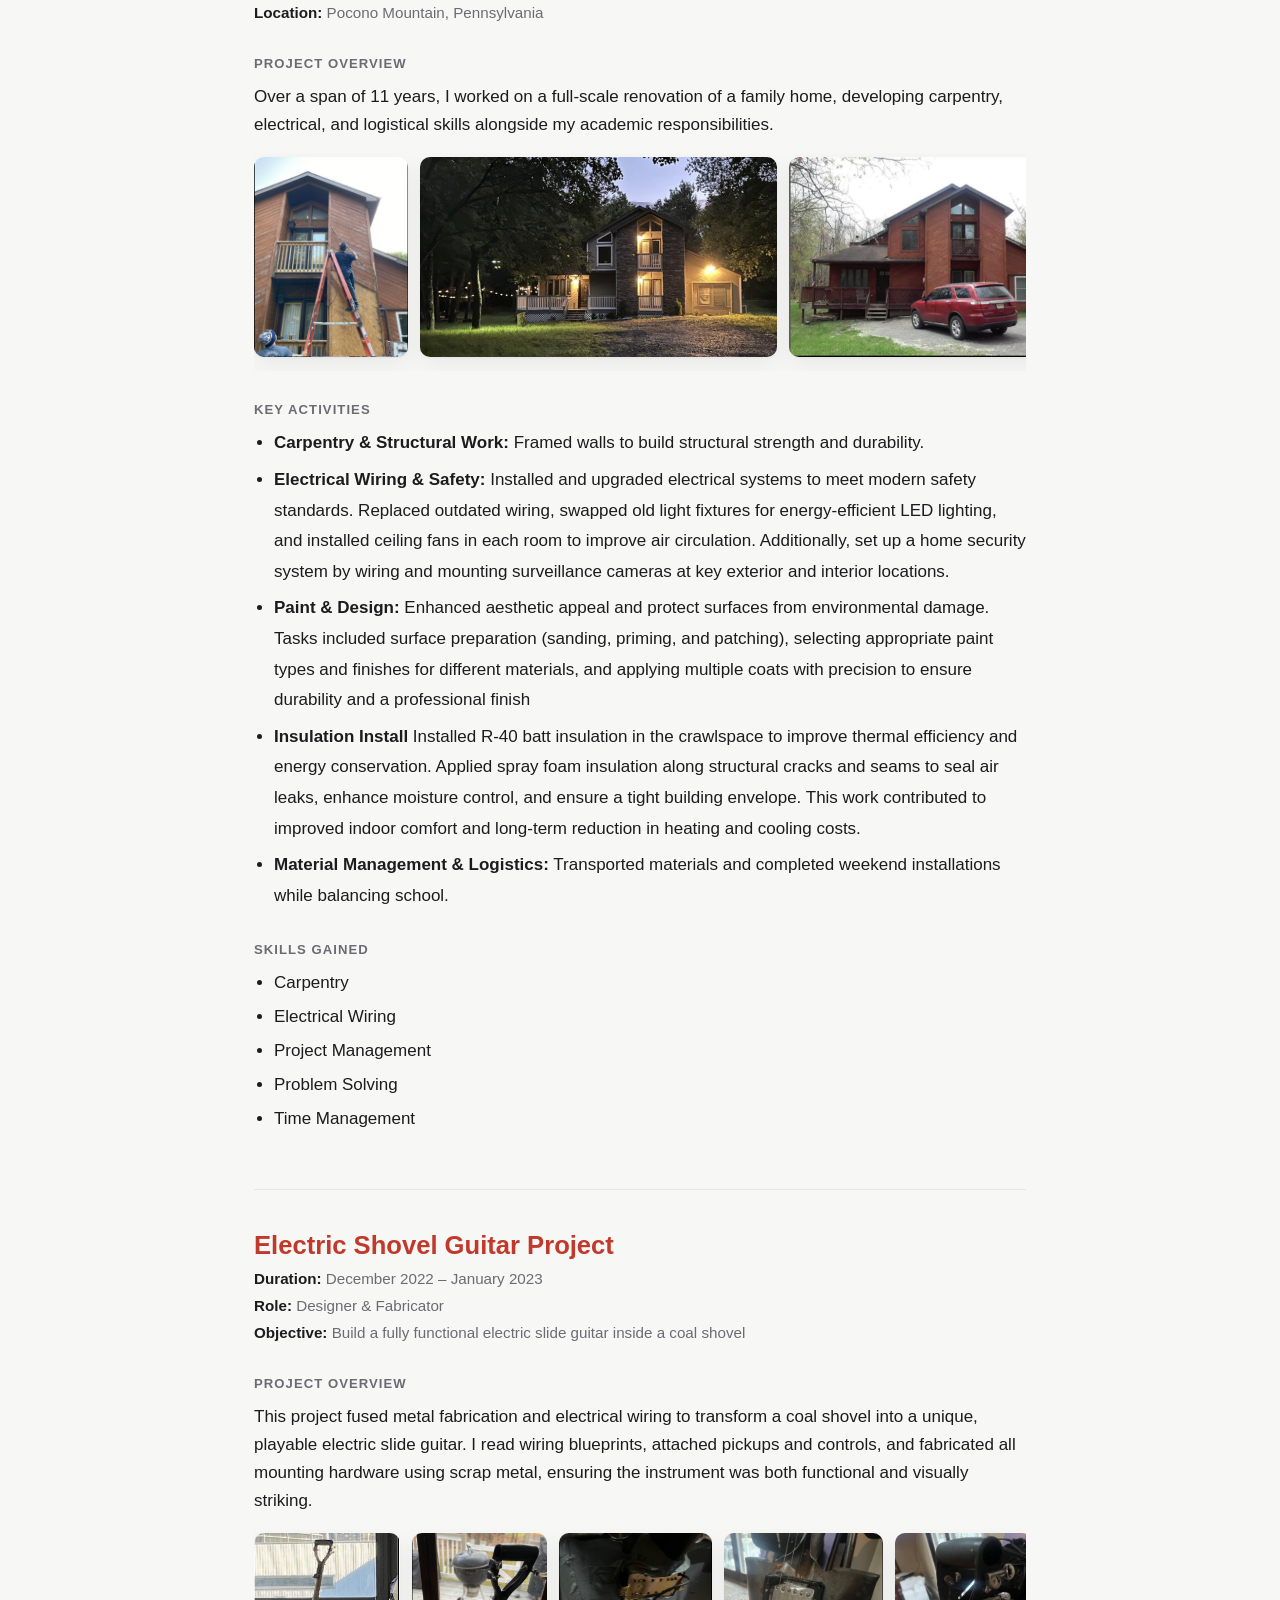
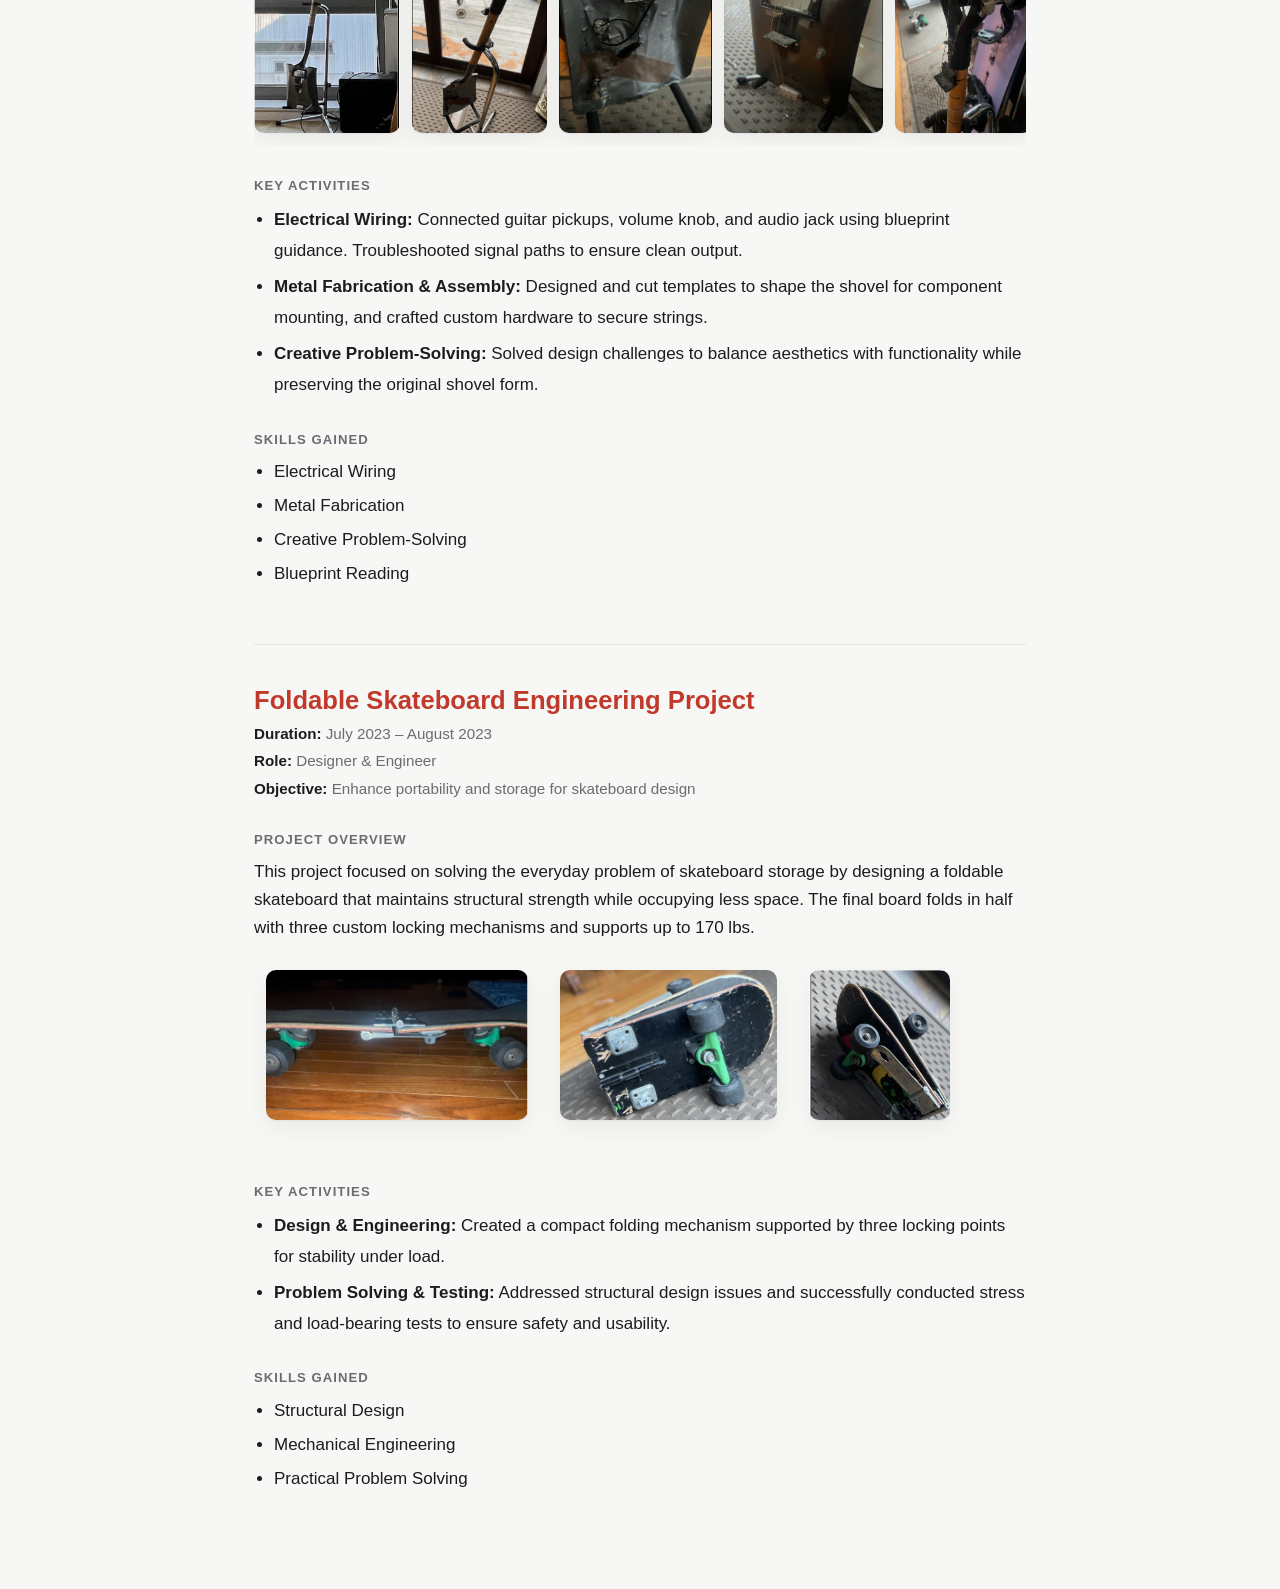
==== commit dc120f5c: "Remove duplicate Home link from navigation Removed duplicate 'Home' navigation link." ====
--- a/index.html
+++ b/index.html
@@ -16,7 +16,6 @@
     <nav>
       <ul style="display: flex; gap: 20px; list-style: none;">
         <li><a href="#" id="nav-home">Home</a></li>
-        <li><a href="#" id="nav-home">Home</a></li>
         <li><a href="#awards" id="nav-awards">Awards</a></li>
         <li><a href="#" id="nav-resume">Resume</a></li>
         <li><a href="#" id="nav-contact">Contact</a></li>
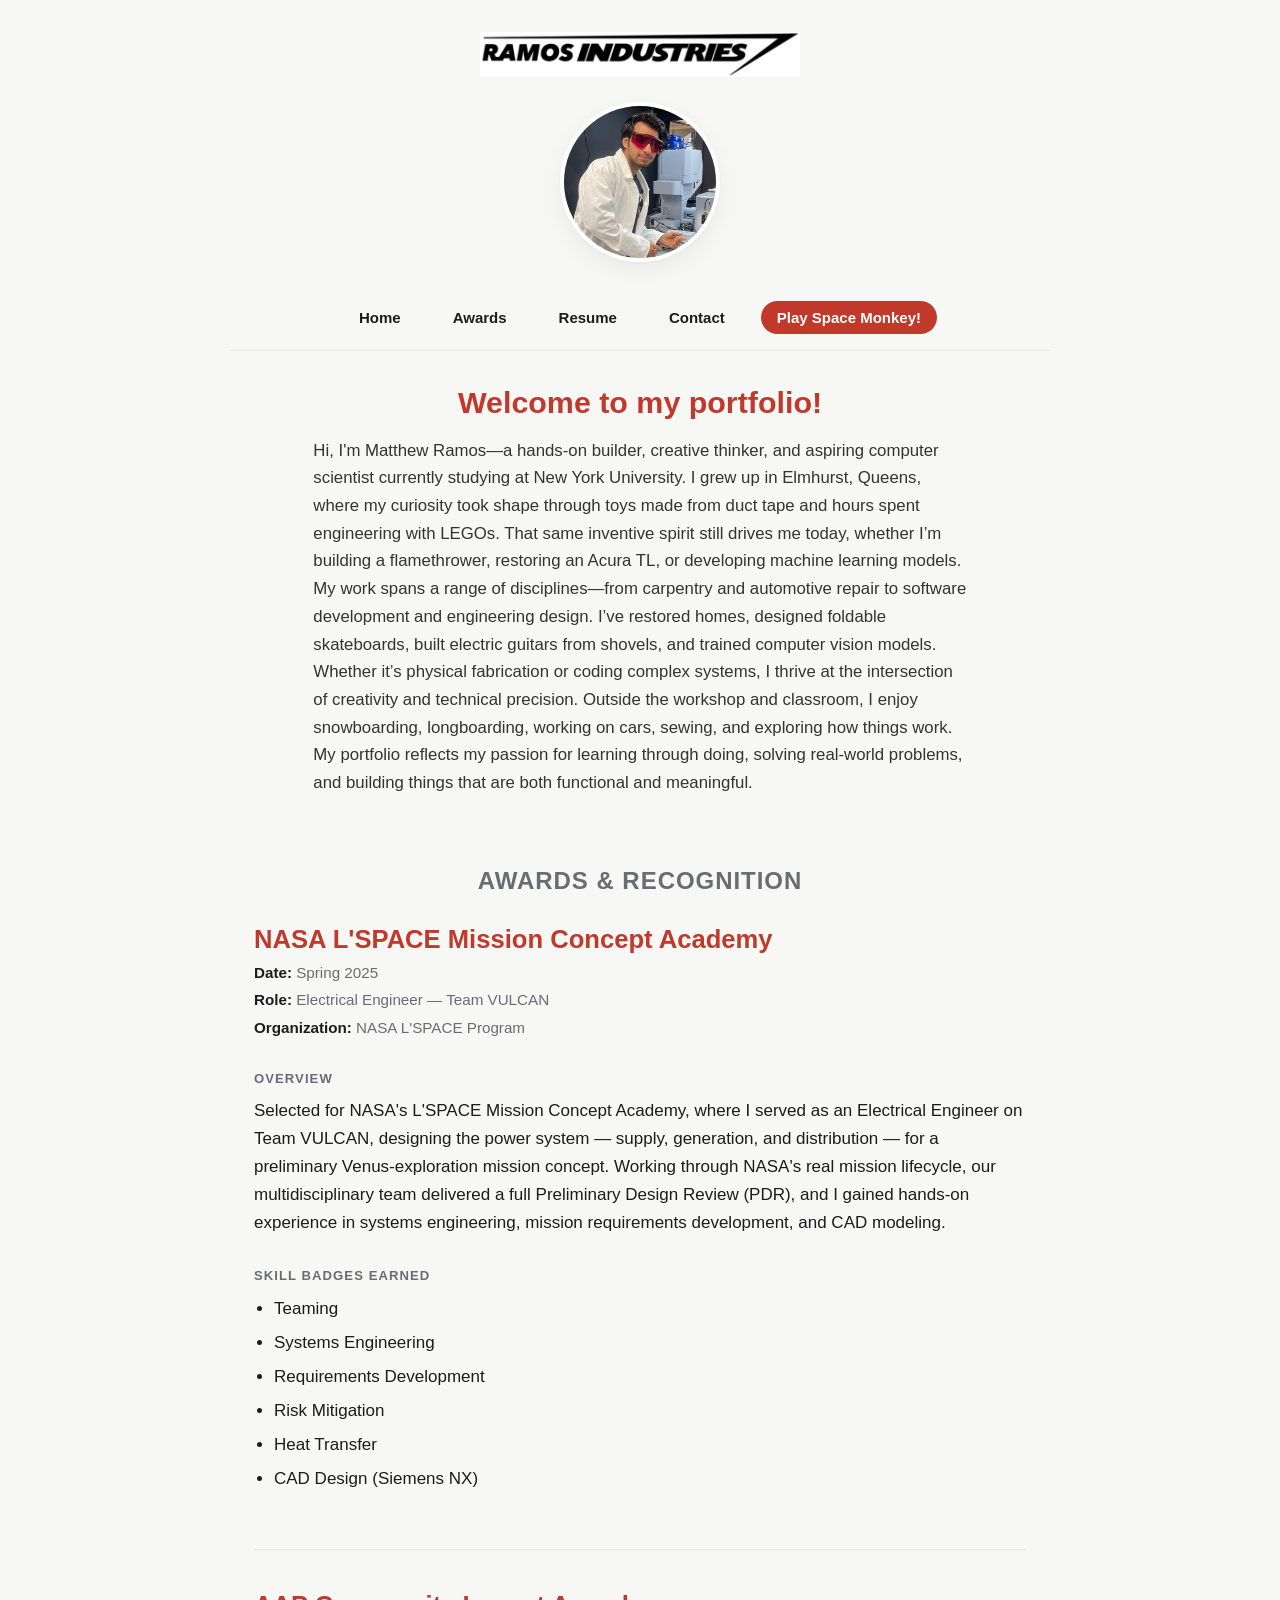
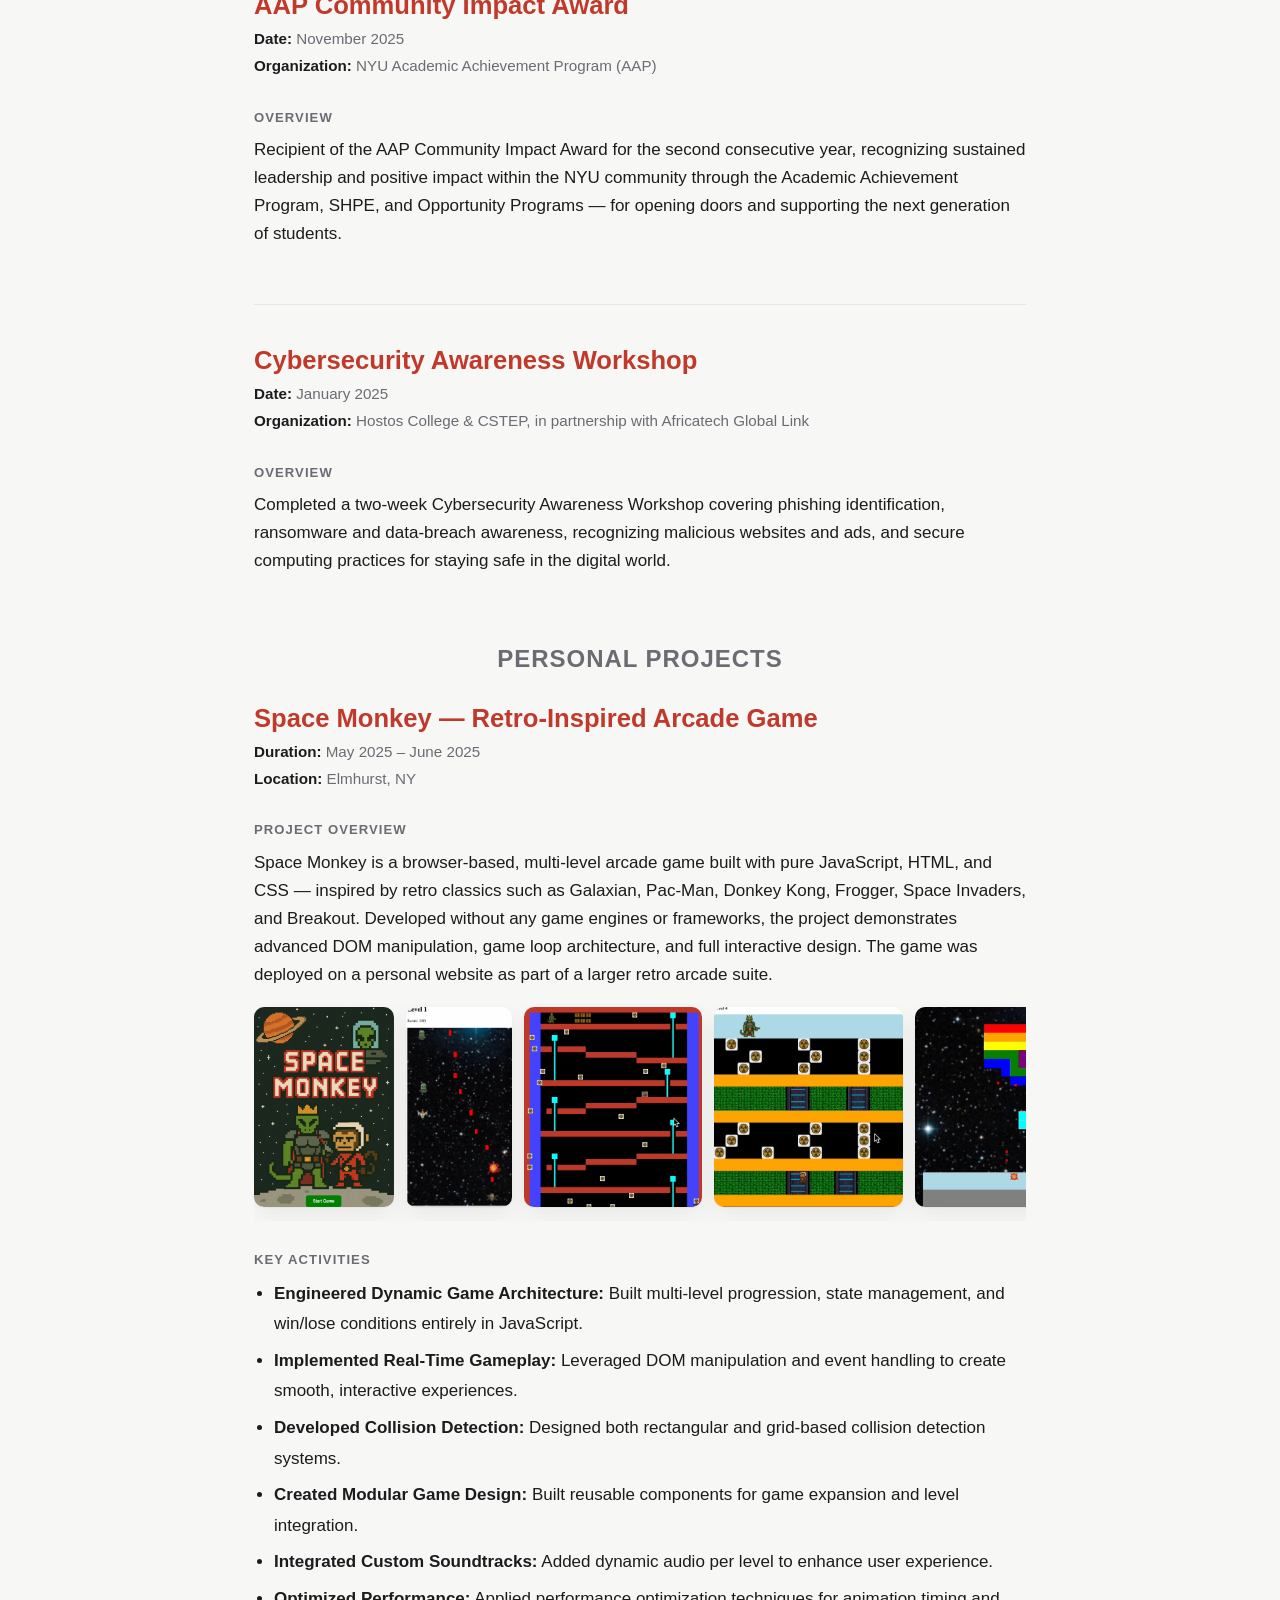
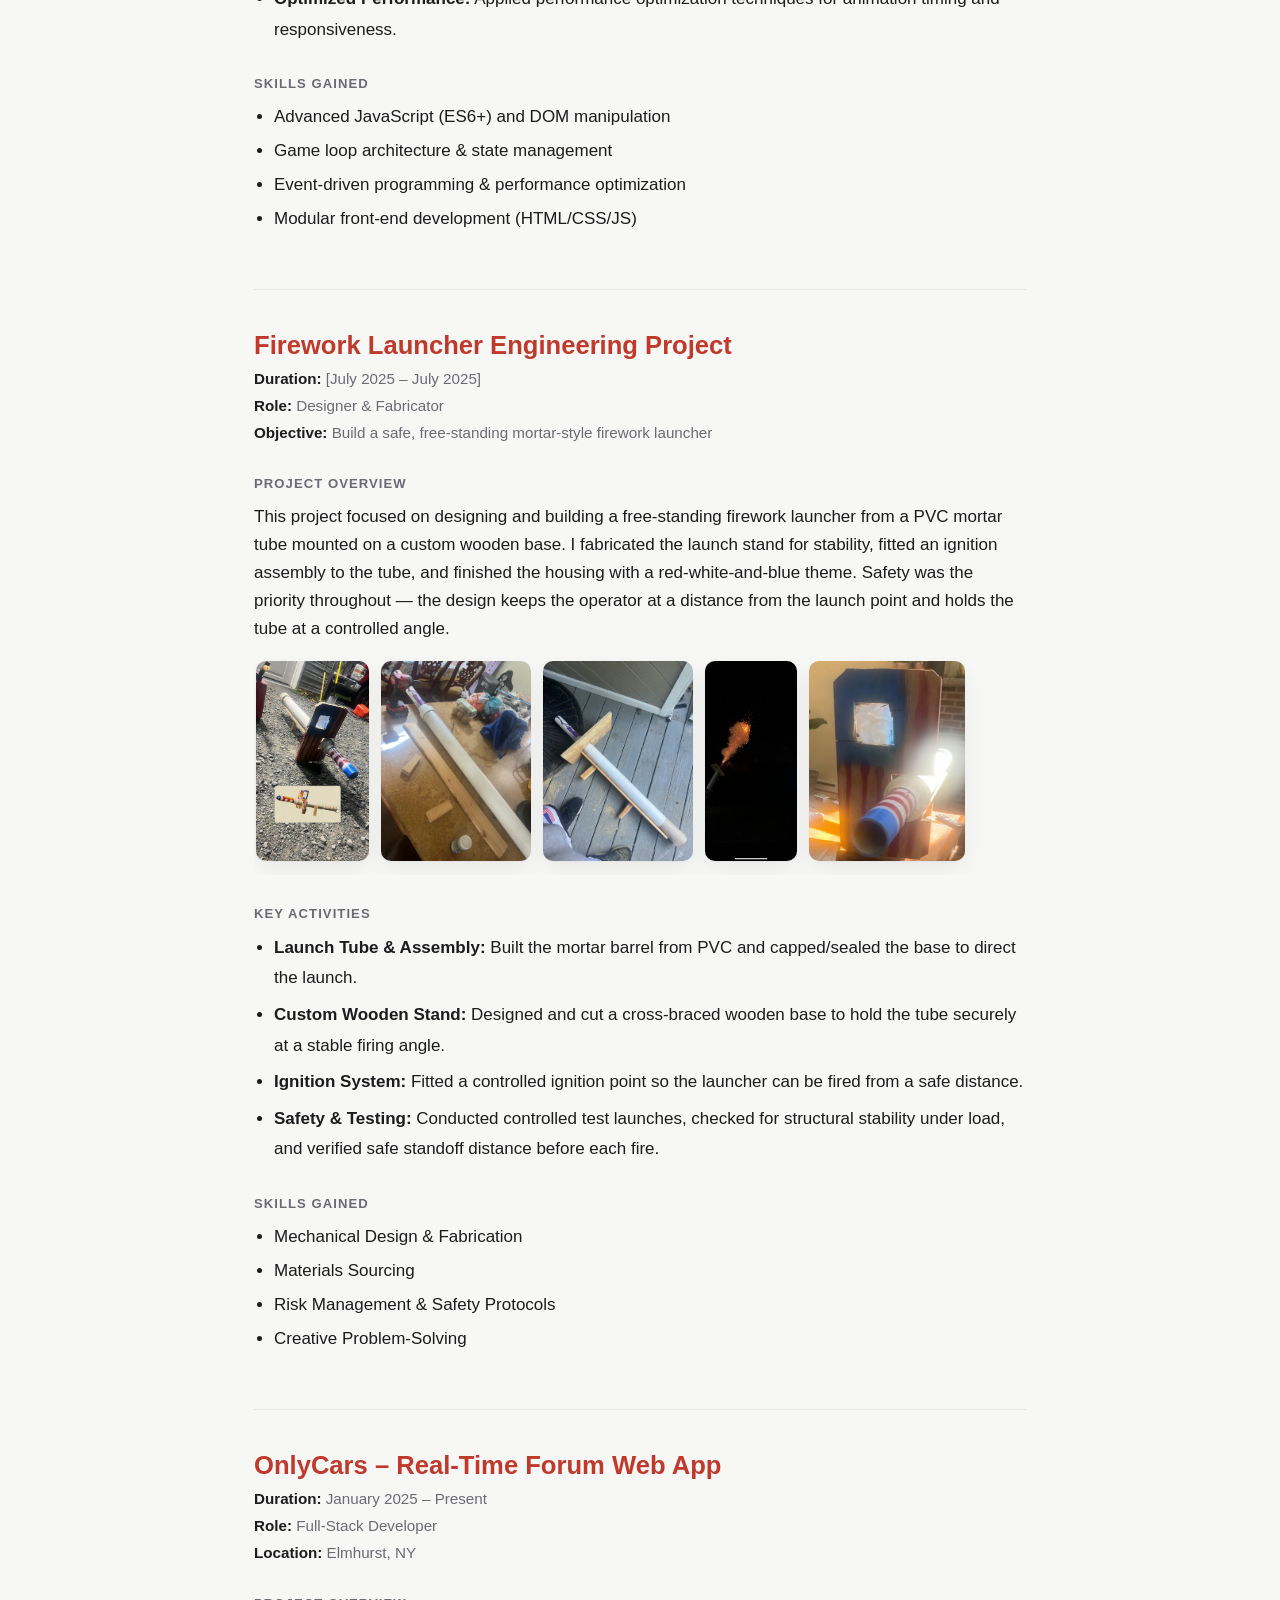
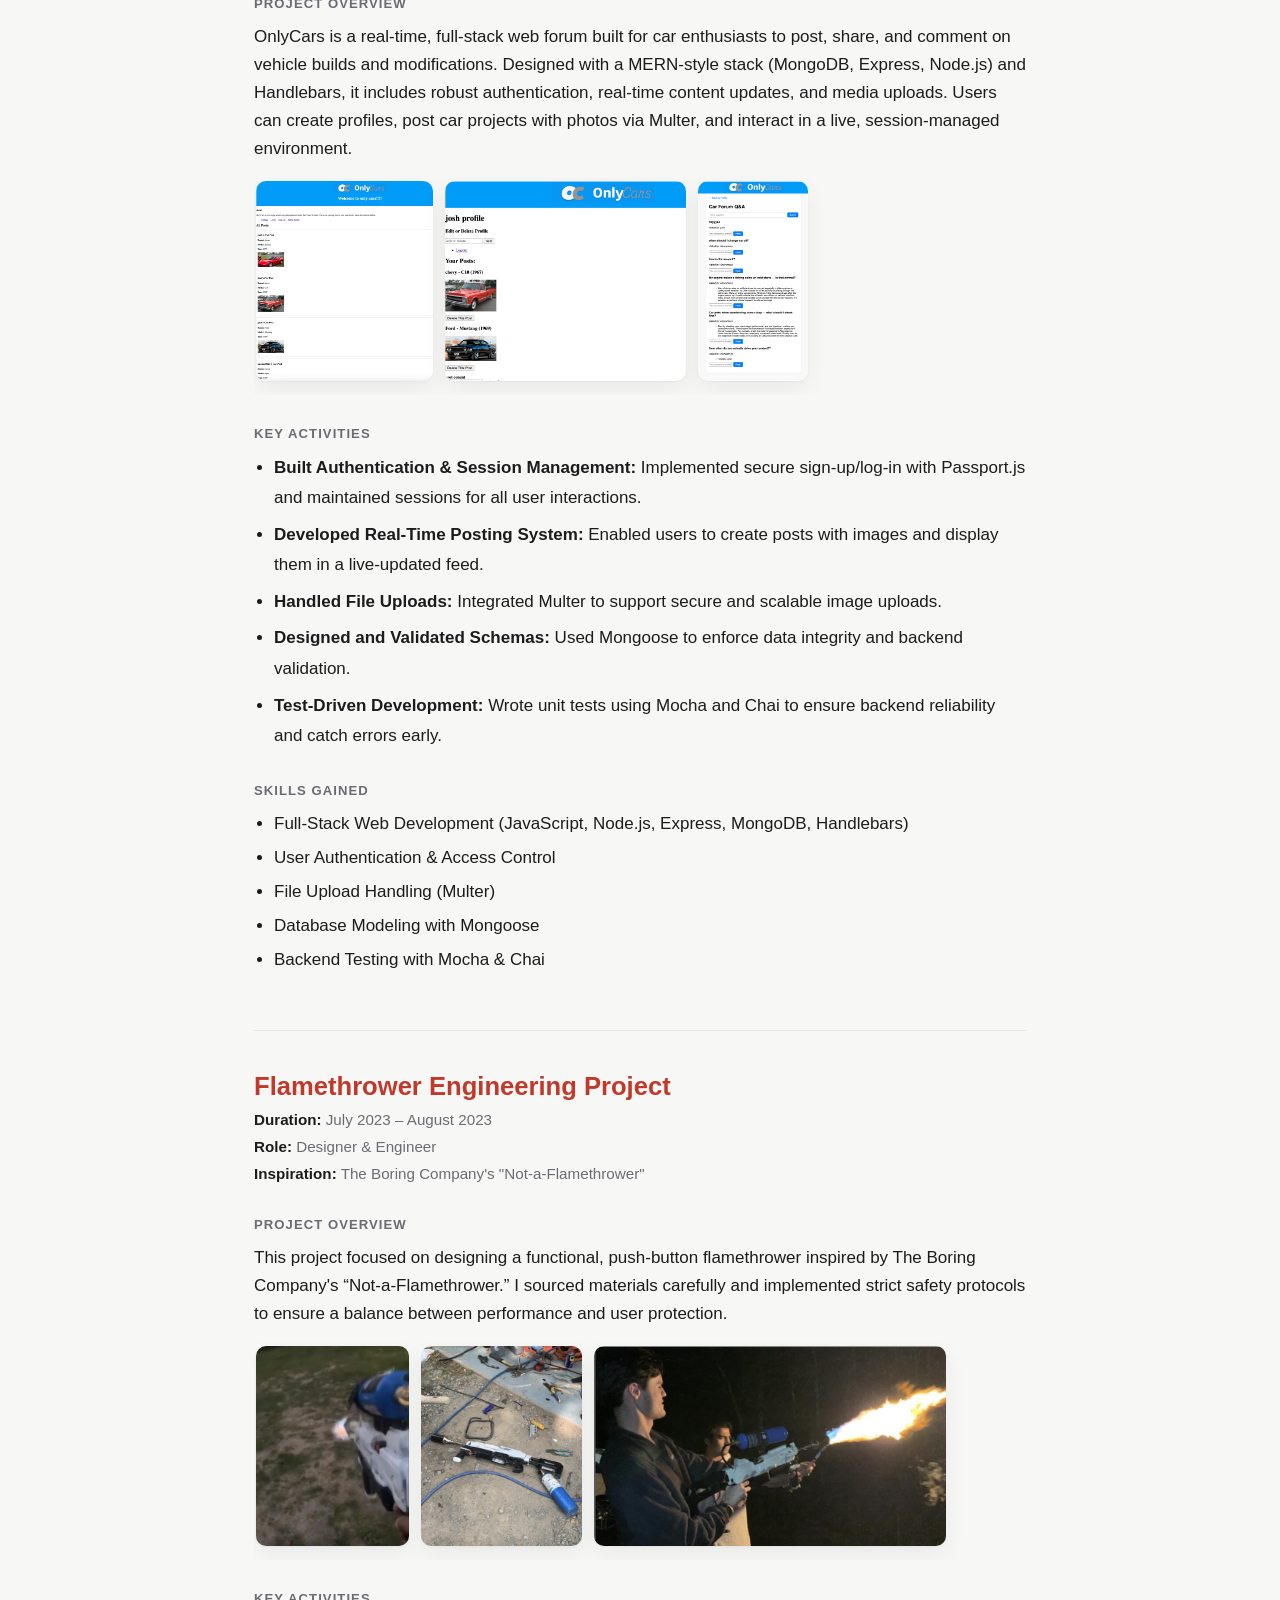
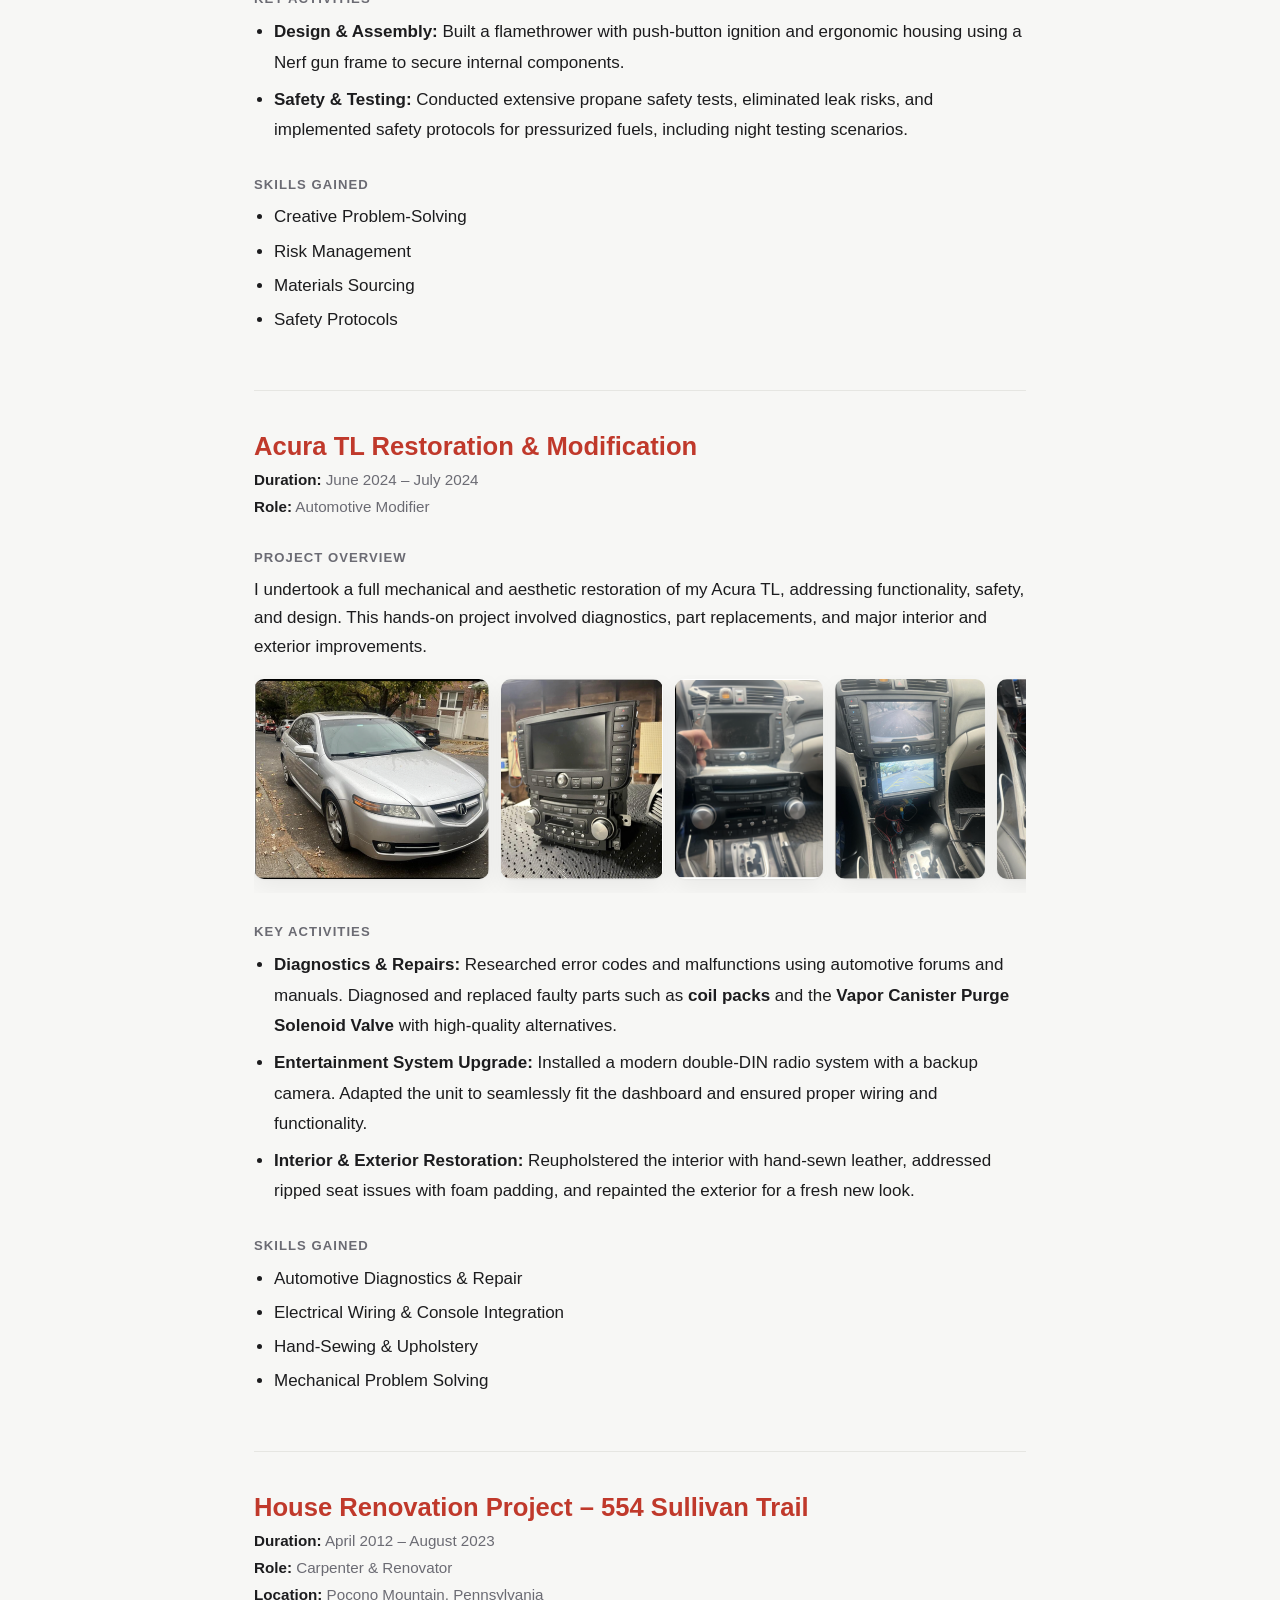
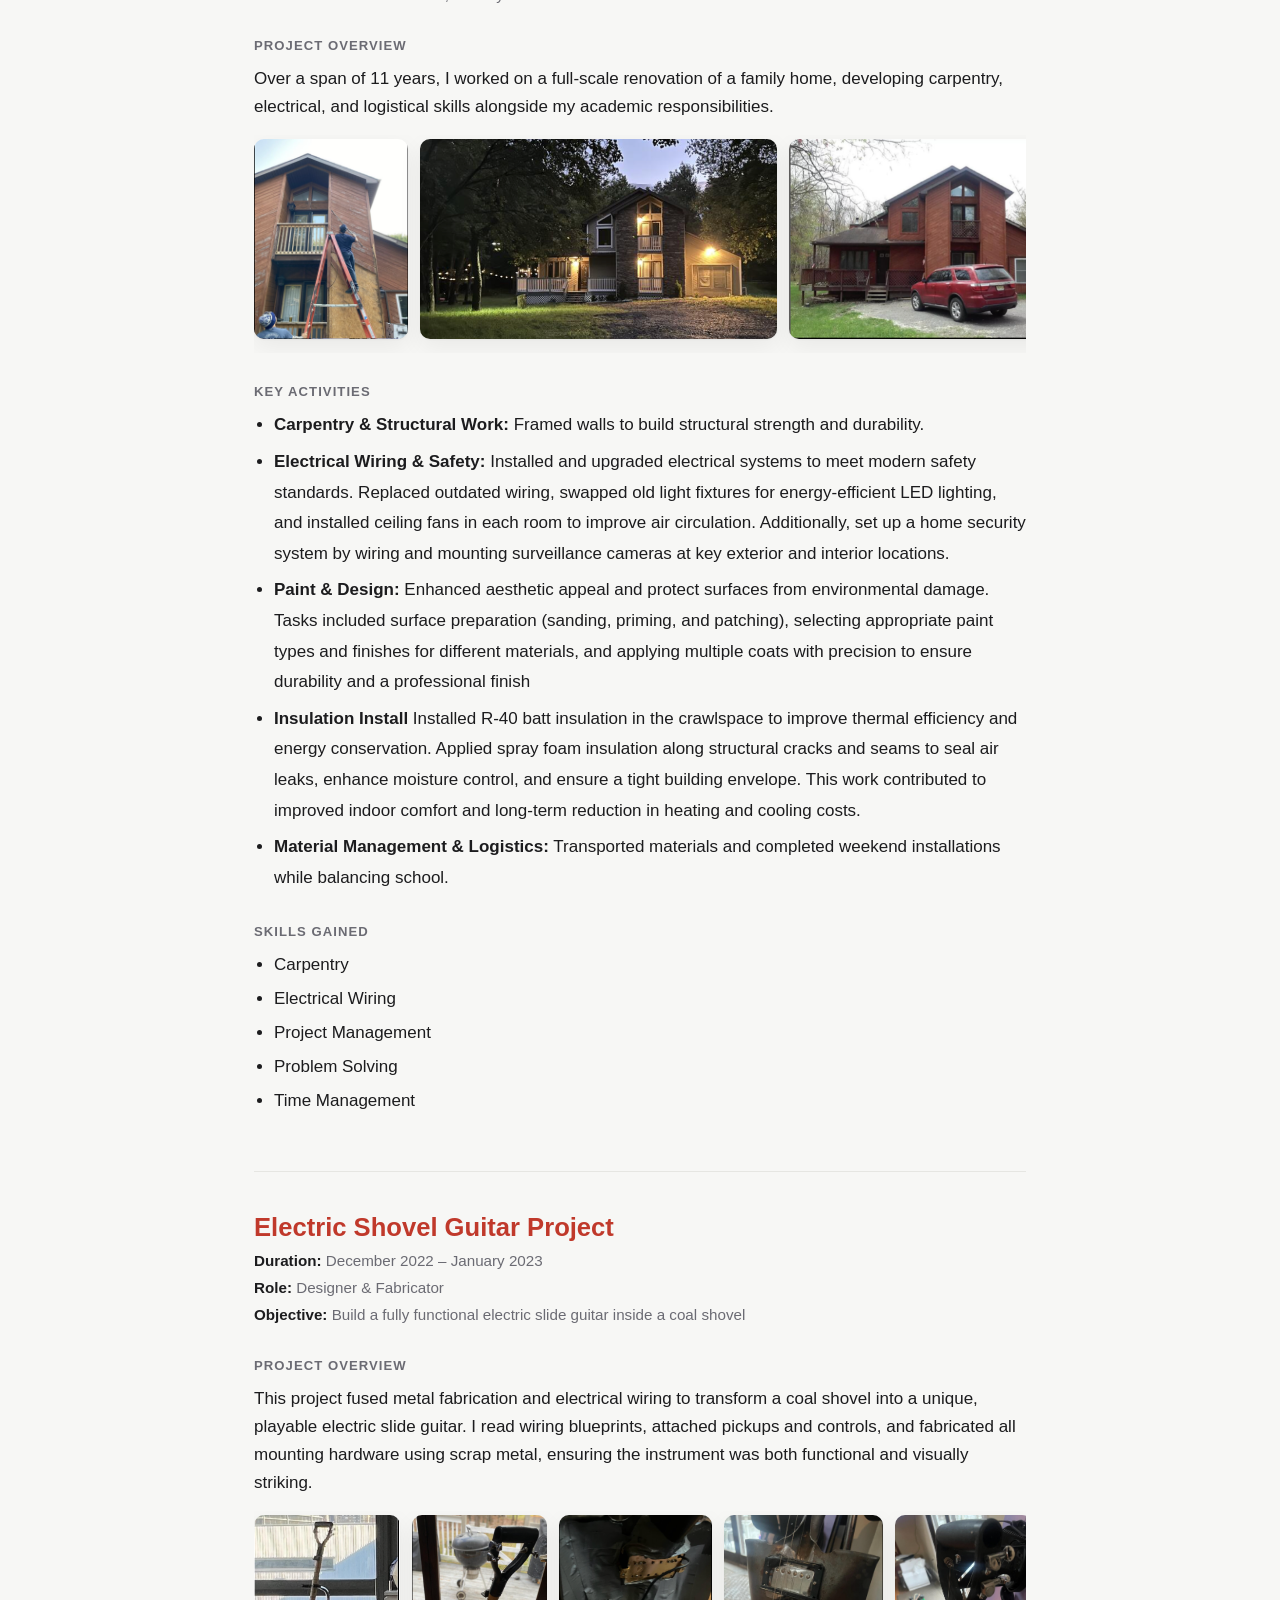
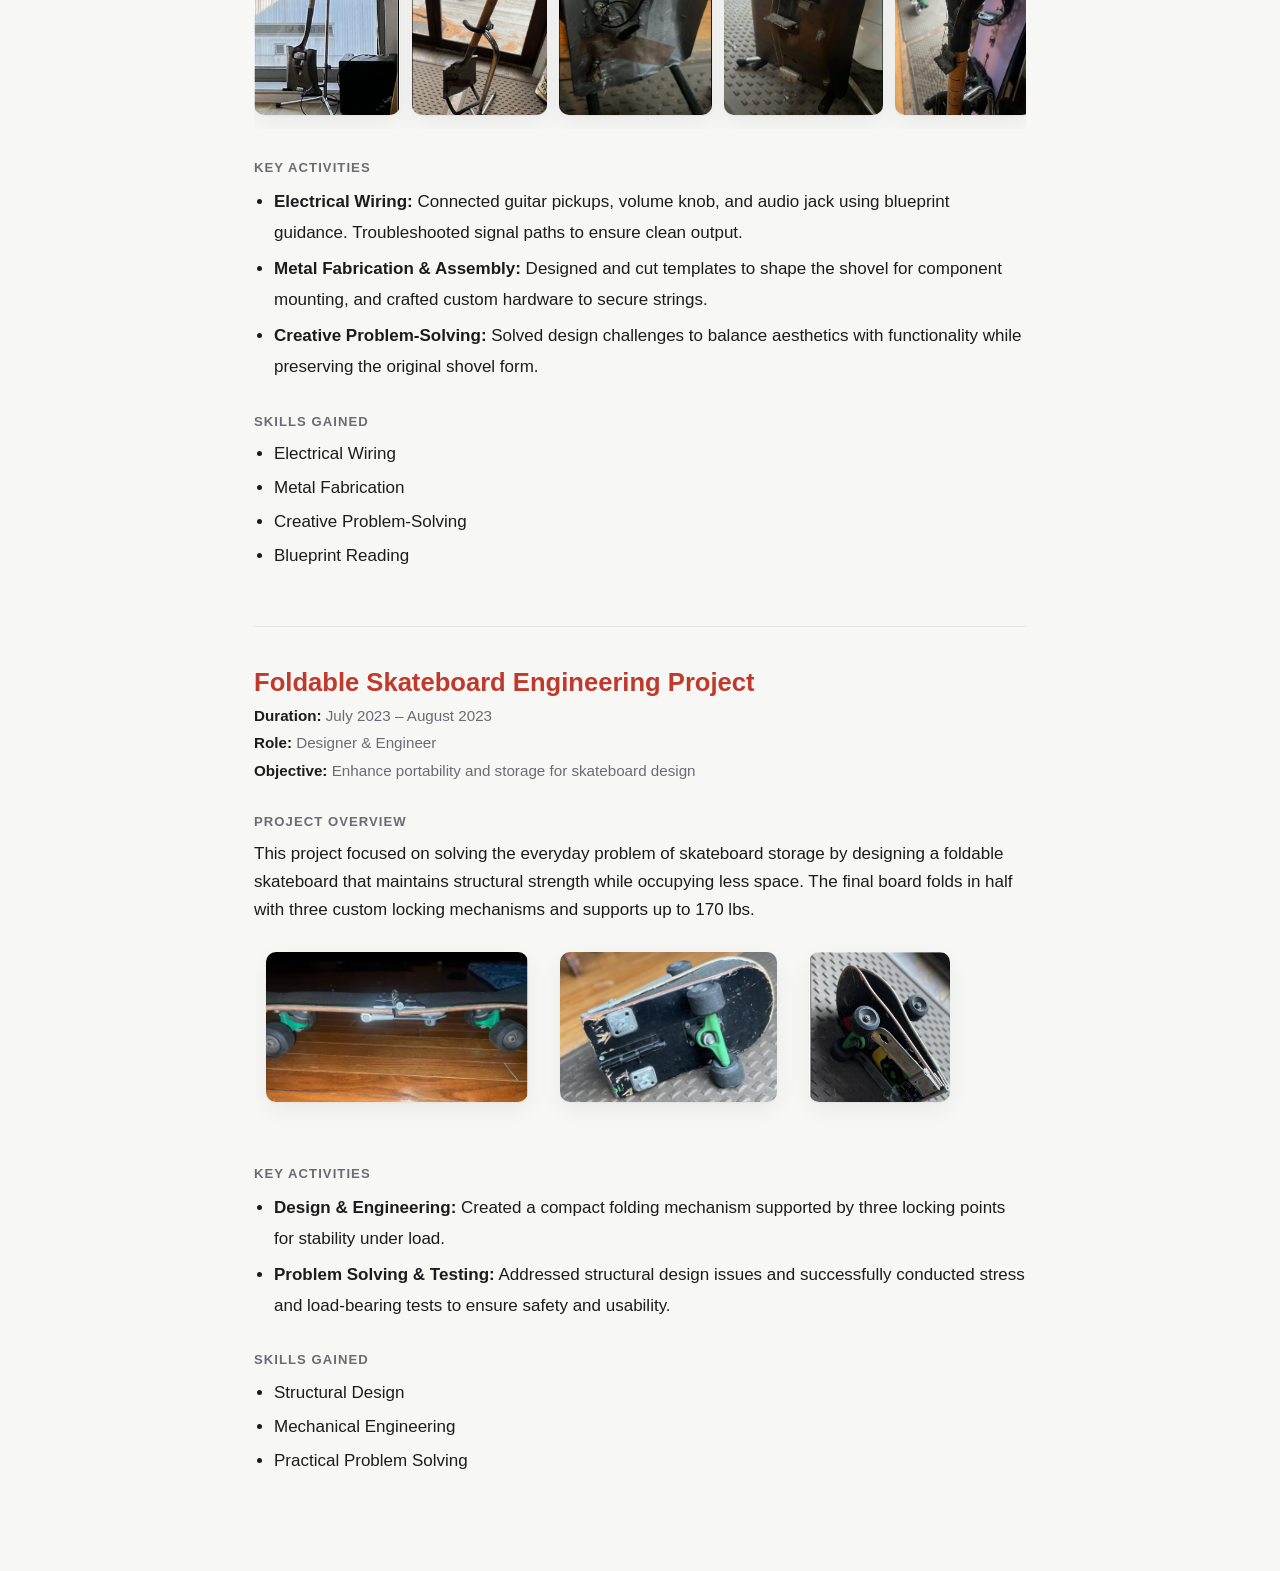
==== commit 47d125b2: "Remove duplicate firework-gallery div Removed duplicate firework-gallery div from index.html." ====
--- a/index.html
+++ b/index.html
@@ -137,8 +137,6 @@
 </p>
 
 <div id="firework-gallery" style="display: flex; overflow-x: auto; gap: 10px; padding: 10px; border: 1px solid #ccc;"></div>
-
-<div id="firework-gallery" style="display: flex; overflow-x: auto; gap: 10px; padding: 10px; border: 1px solid #ccc;"></div>
 <script>
   const fireworkContainer = document.getElementById('firework-gallery');
   const fireworkFiles = [
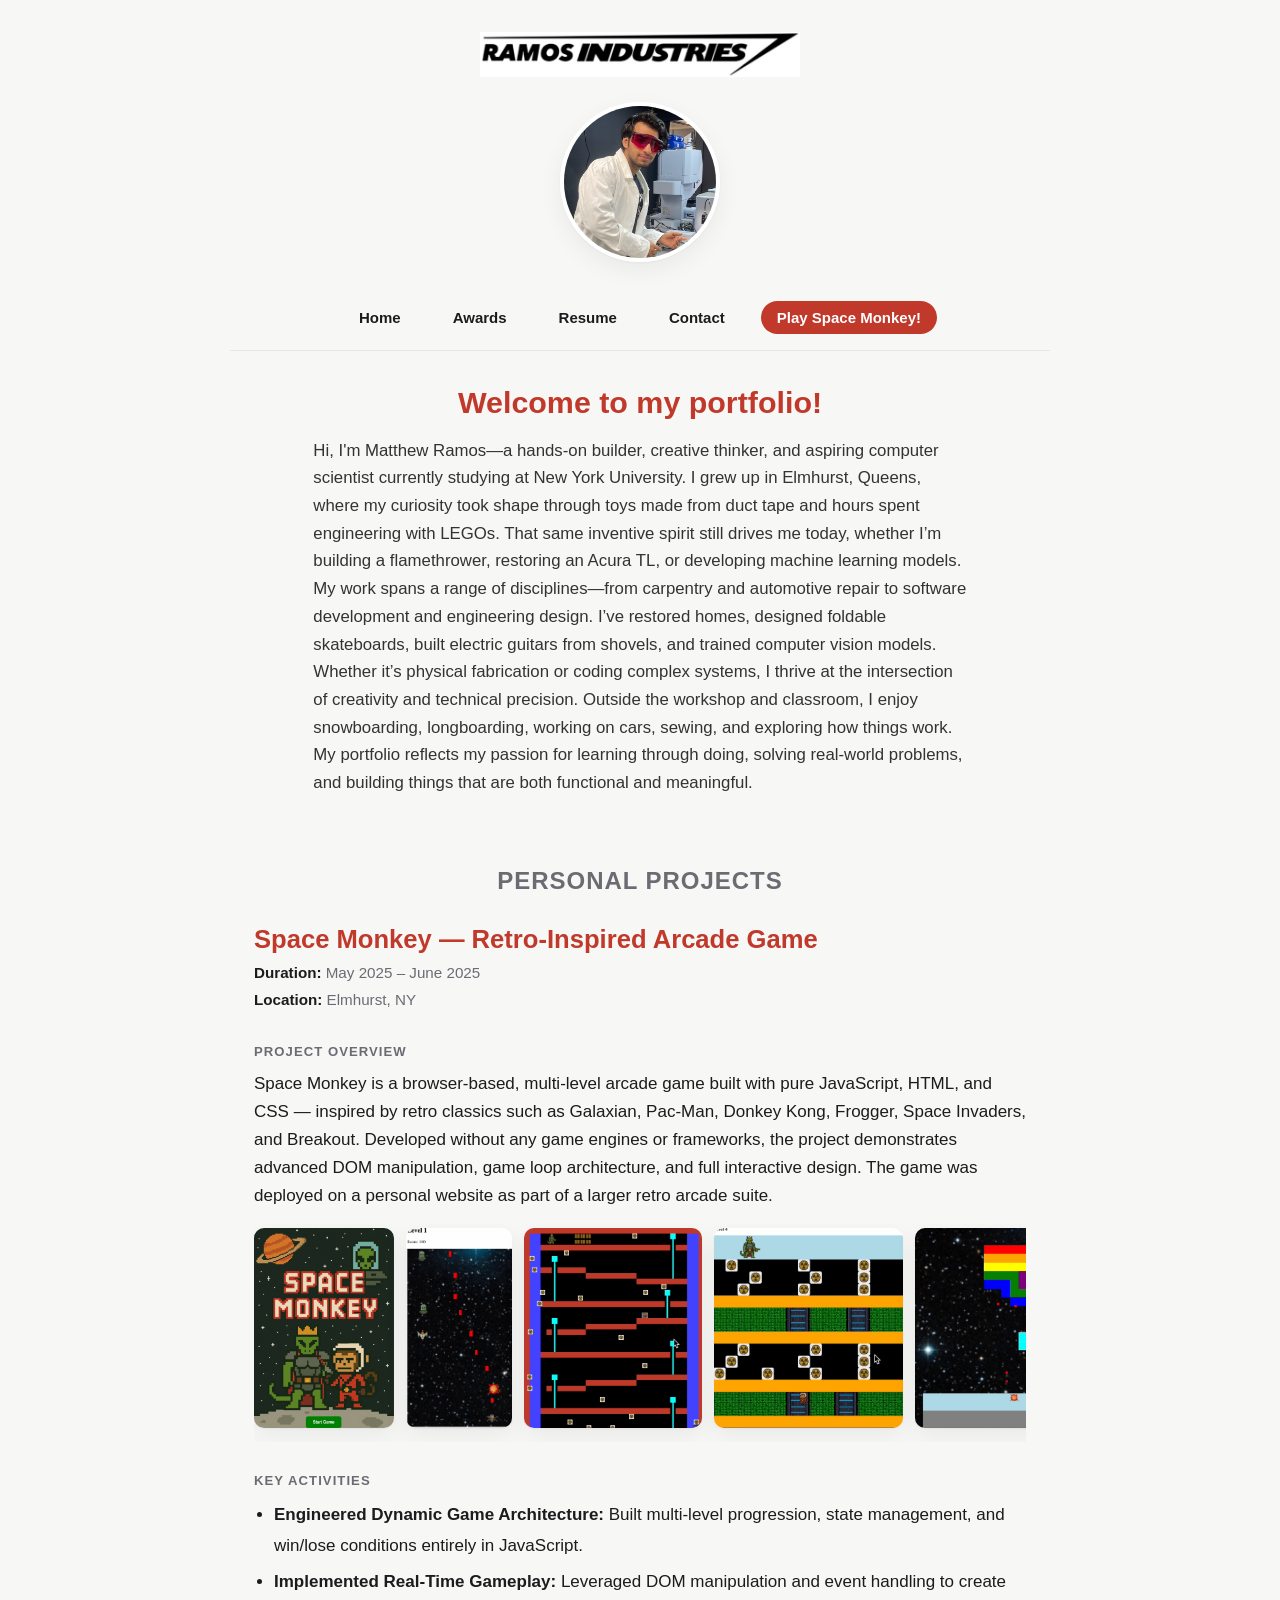
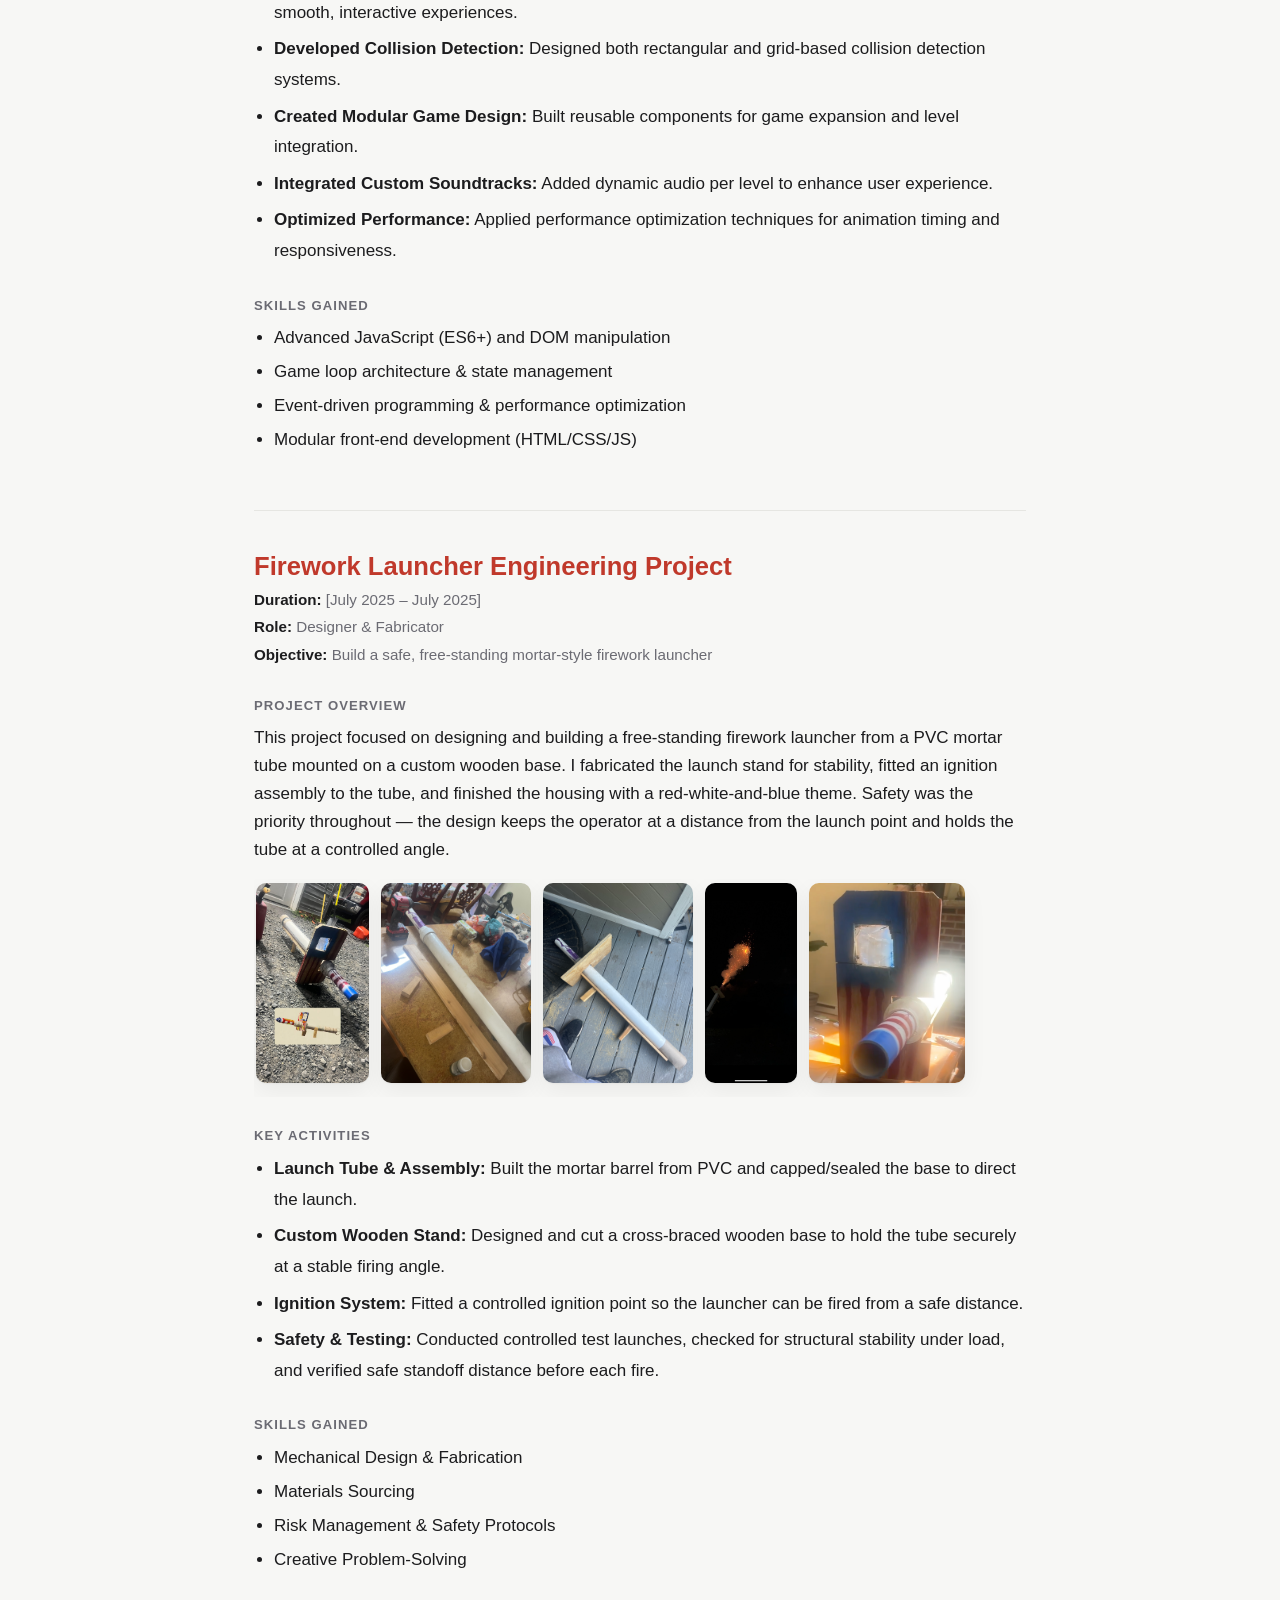
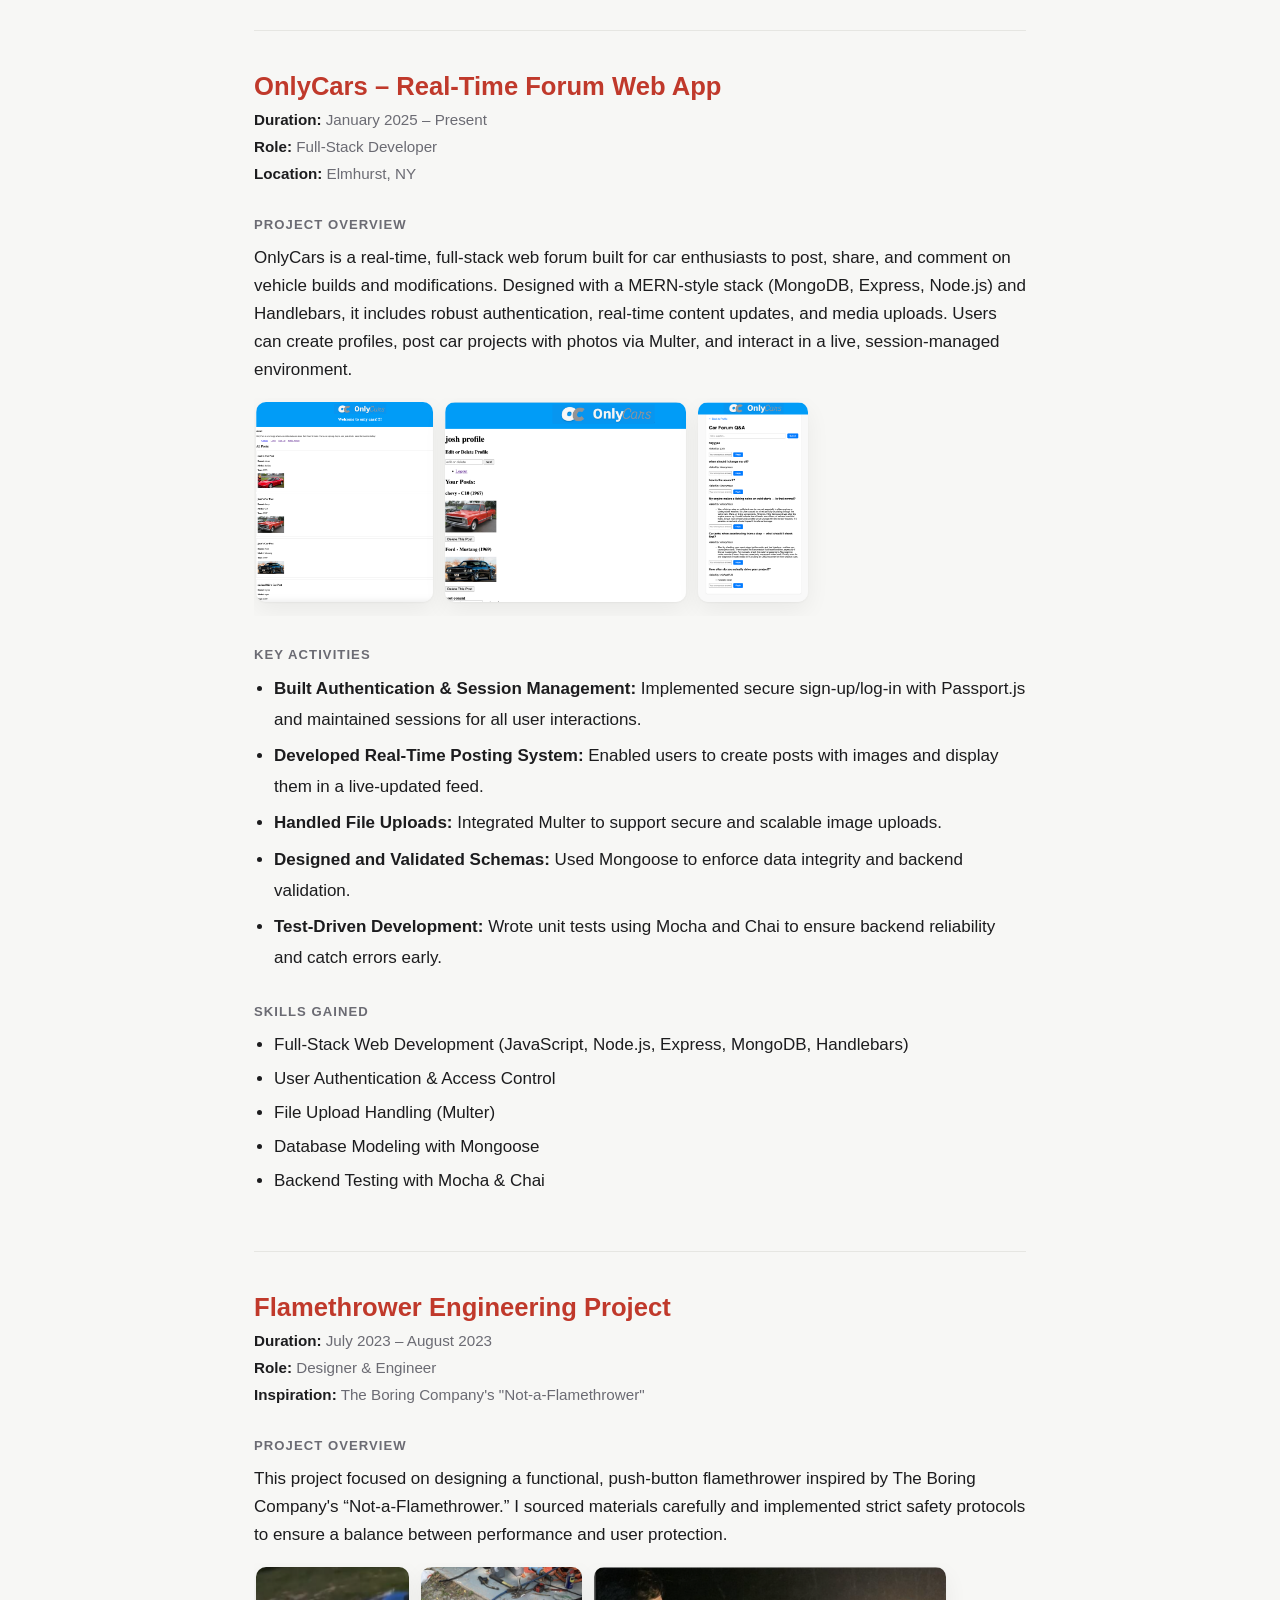
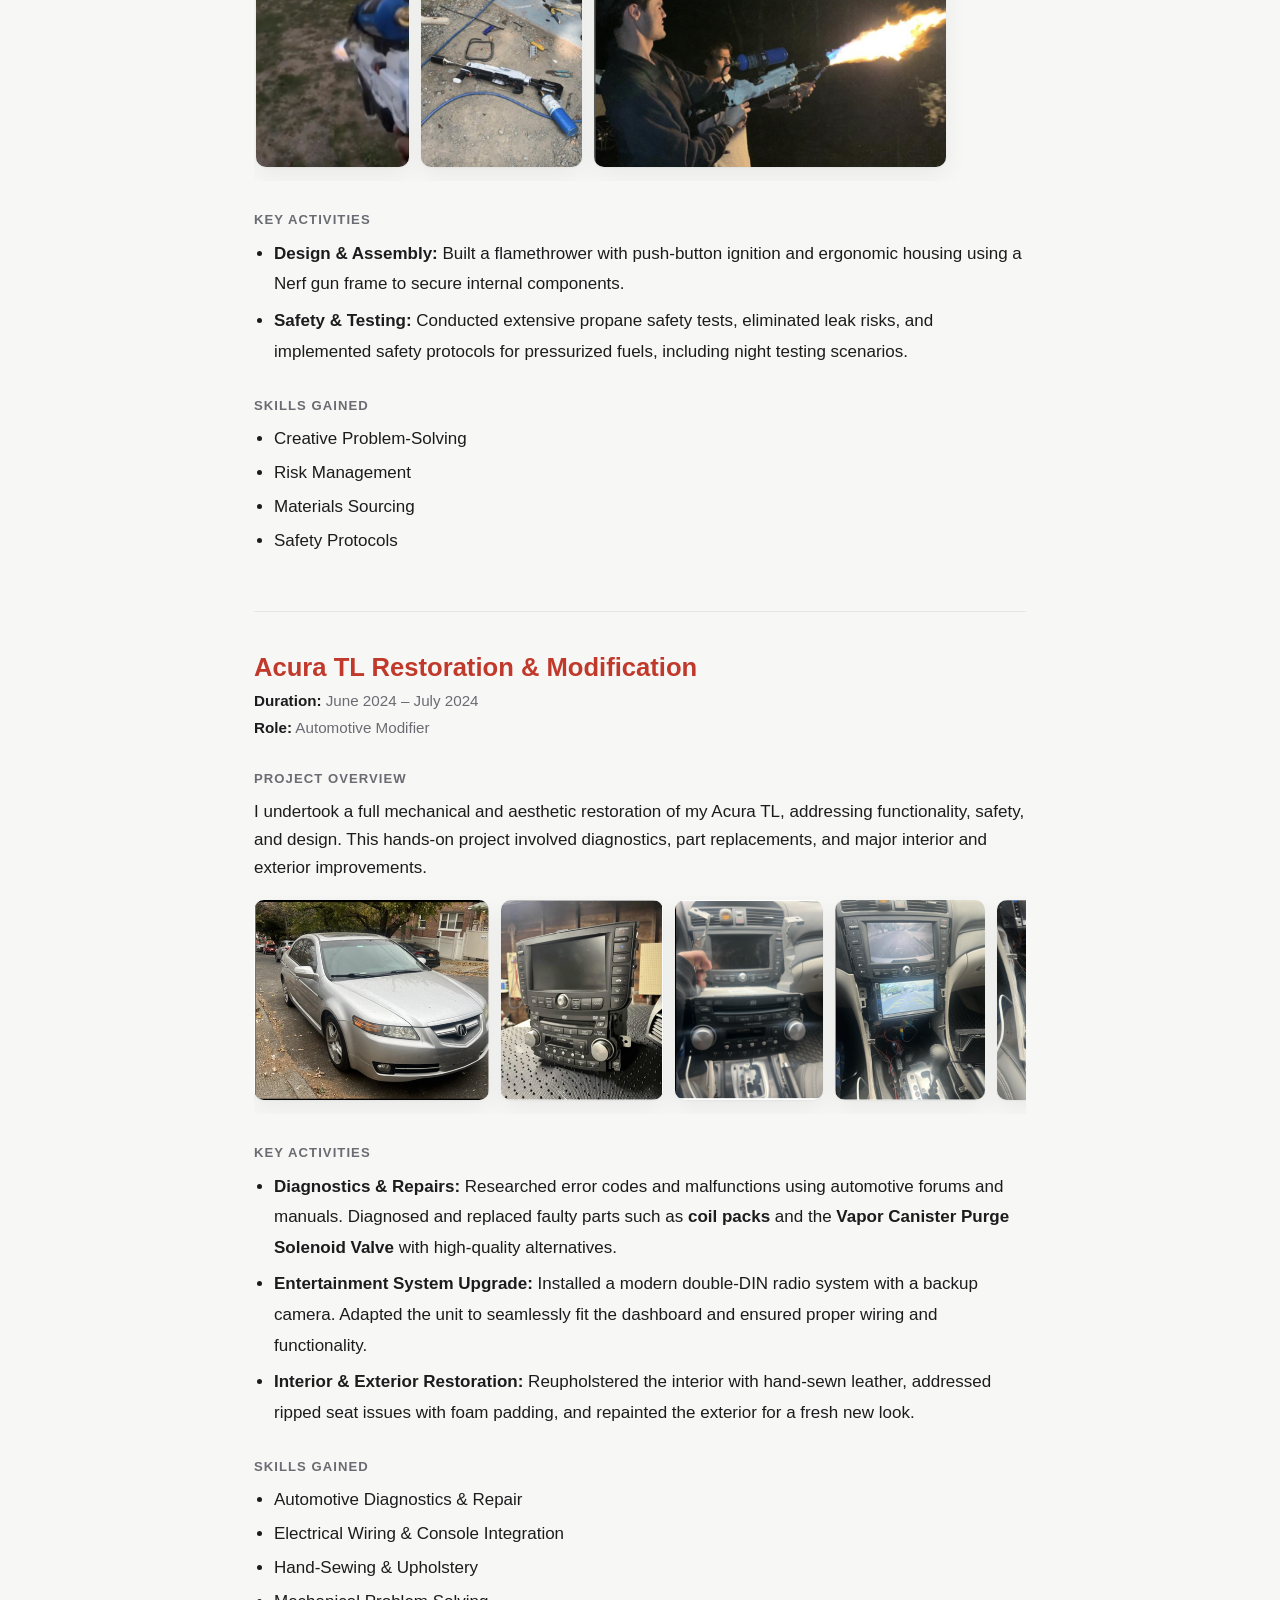
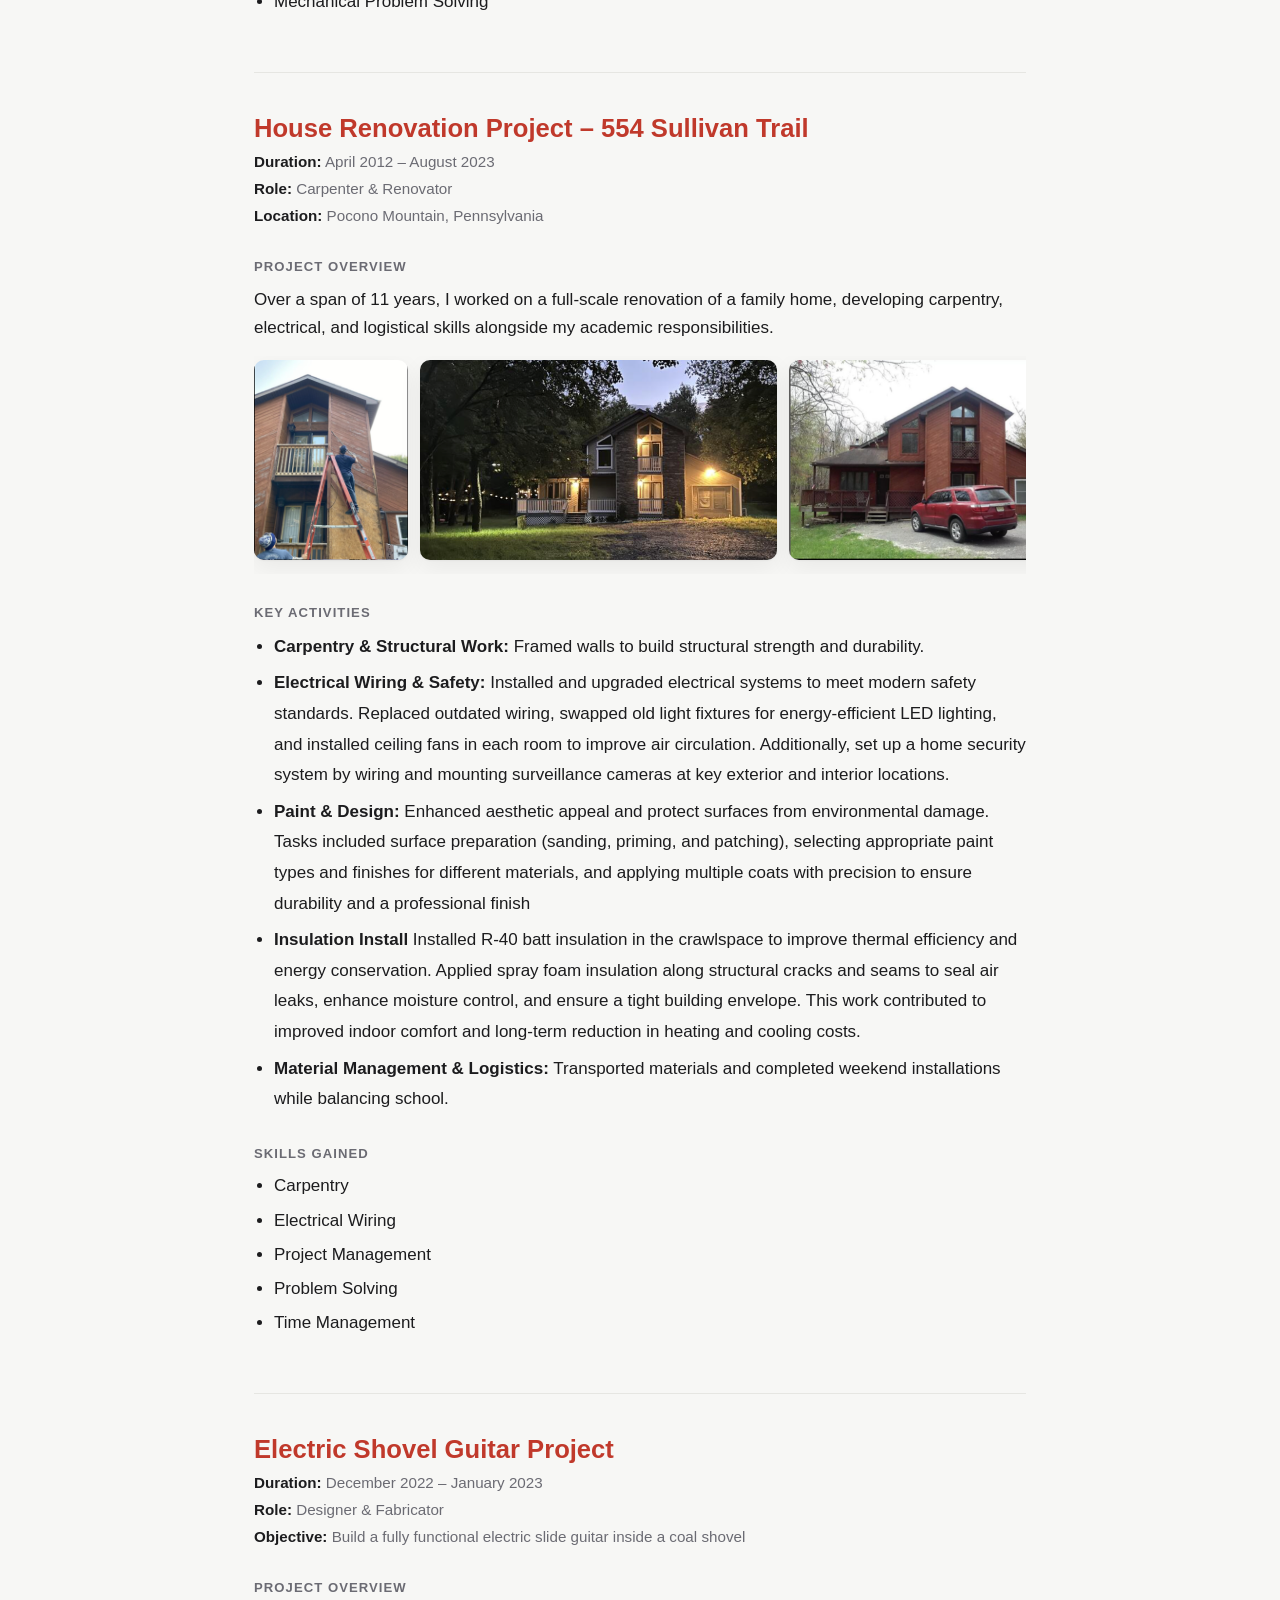
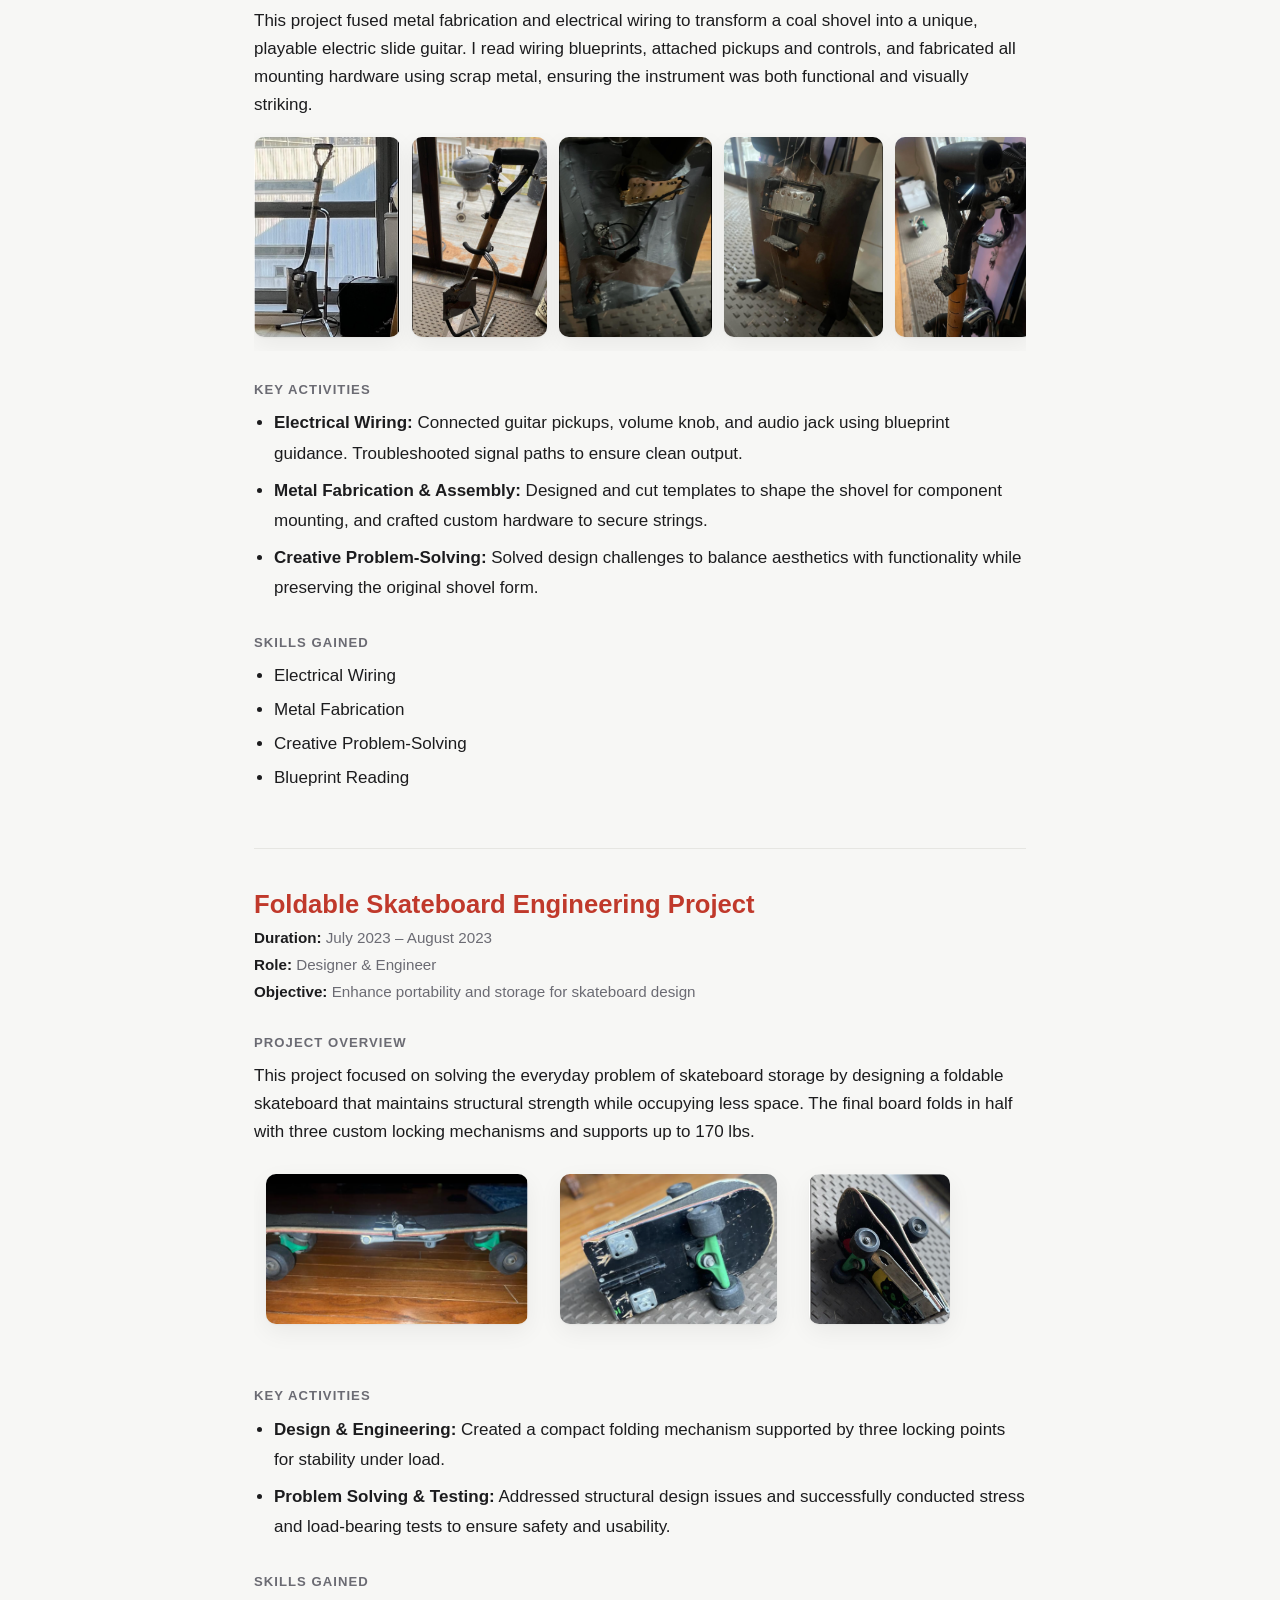
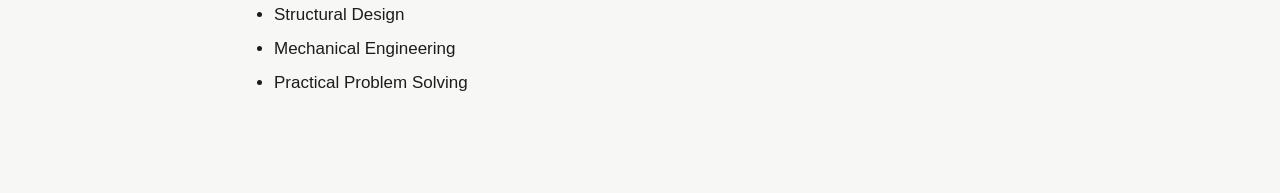
==== commit 38eab181: "Remove awards and recognition sections from index.html Removed sections detailing awards and recogni" ====
--- a/index.html
+++ b/index.html
@@ -16,7 +16,7 @@
     <nav>
       <ul style="display: flex; gap: 20px; list-style: none;">
         <li><a href="#" id="nav-home">Home</a></li>
-        <li><a href="#awards" id="nav-awards">Awards</a></li>
+<li><a href="awards.html" id="nav-awards">Awards</a></li>        
         <li><a href="#" id="nav-resume">Resume</a></li>
         <li><a href="#" id="nav-contact">Contact</a></li>
         <li> <a href="#" id="galaxia">Play Space Monkey!</a></li> 
@@ -24,56 +24,6 @@
     </nav>
     <h2>Welcome to my portfolio!</h2>
     <p>Hi, I'm Matthew Ramos—a hands-on builder, creative thinker, and aspiring computer scientist currently studying at New York University. I grew up in Elmhurst, Queens, where my curiosity took shape through toys made from duct tape and hours spent engineering with LEGOs. That same inventive spirit still drives me today, whether I’m building a flamethrower, restoring an Acura TL, or developing machine learning models. My work spans a range of disciplines—from carpentry and automotive repair to software development and engineering design. I’ve restored homes, designed foldable skateboards, built electric guitars from shovels, and trained computer vision models. Whether it’s physical fabrication or coding complex systems, I thrive at the intersection of creativity and technical precision. Outside the workshop and classroom, I enjoy snowboarding, longboarding, working on cars, sewing, and exploring how things work. My portfolio reflects my passion for learning through doing, solving real-world problems, and building things that are both functional and meaningful.</p>
-  
-    <h1 id="awards">Awards &amp; Recognition</h1>
-
-<h2>NASA L'SPACE Mission Concept Academy</h2>
-<p><strong>Date:</strong> Spring 2025</p>
-<p><strong>Role:</strong> Electrical Engineer — Team VULCAN</p>
-<p><strong>Organization:</strong> NASA L'SPACE Program</p>
-
-<h3>Overview</h3>
-<p>
-  Selected for NASA's L'SPACE Mission Concept Academy, where I served as an Electrical
-  Engineer on Team VULCAN, designing the power system — supply, generation, and
-  distribution — for a preliminary Venus-exploration mission concept. Working through
-  NASA's real mission lifecycle, our multidisciplinary team delivered a full Preliminary
-  Design Review (PDR), and I gained hands-on experience in systems engineering, mission
-  requirements development, and CAD modeling.
-</p>
-
-<h3>Skill Badges Earned</h3>
-<ul>
-  <li>Teaming</li>
-  <li>Systems Engineering</li>
-  <li>Requirements Development</li>
-  <li>Risk Mitigation</li>
-  <li>Heat Transfer</li>
-  <li>CAD Design (Siemens NX)</li>
-</ul>
-
-<h2>AAP Community Impact Award</h2>
-<p><strong>Date:</strong> November 2025</p>
-<p><strong>Organization:</strong> NYU Academic Achievement Program (AAP)</p>
-
-<h3>Overview</h3>
-<p>
-  Recipient of the AAP Community Impact Award for the second consecutive year, recognizing
-  sustained leadership and positive impact within the NYU community through the Academic
-  Achievement Program, SHPE, and Opportunity Programs — for opening doors and supporting
-  the next generation of students.
-</p>
-
-<h2>Cybersecurity Awareness Workshop</h2>
-<p><strong>Date:</strong> January 2025</p>
-<p><strong>Organization:</strong> Hostos College &amp; CSTEP, in partnership with Africatech Global Link</p>
-
-<h3>Overview</h3>
-<p>
-  Completed a two-week Cybersecurity Awareness Workshop covering phishing identification,
-  ransomware and data-breach awareness, recognizing malicious websites and ads, and
-  secure computing practices for staying safe in the digital world.
-</p>
     
     <h1>Personal Projects</h1>
 
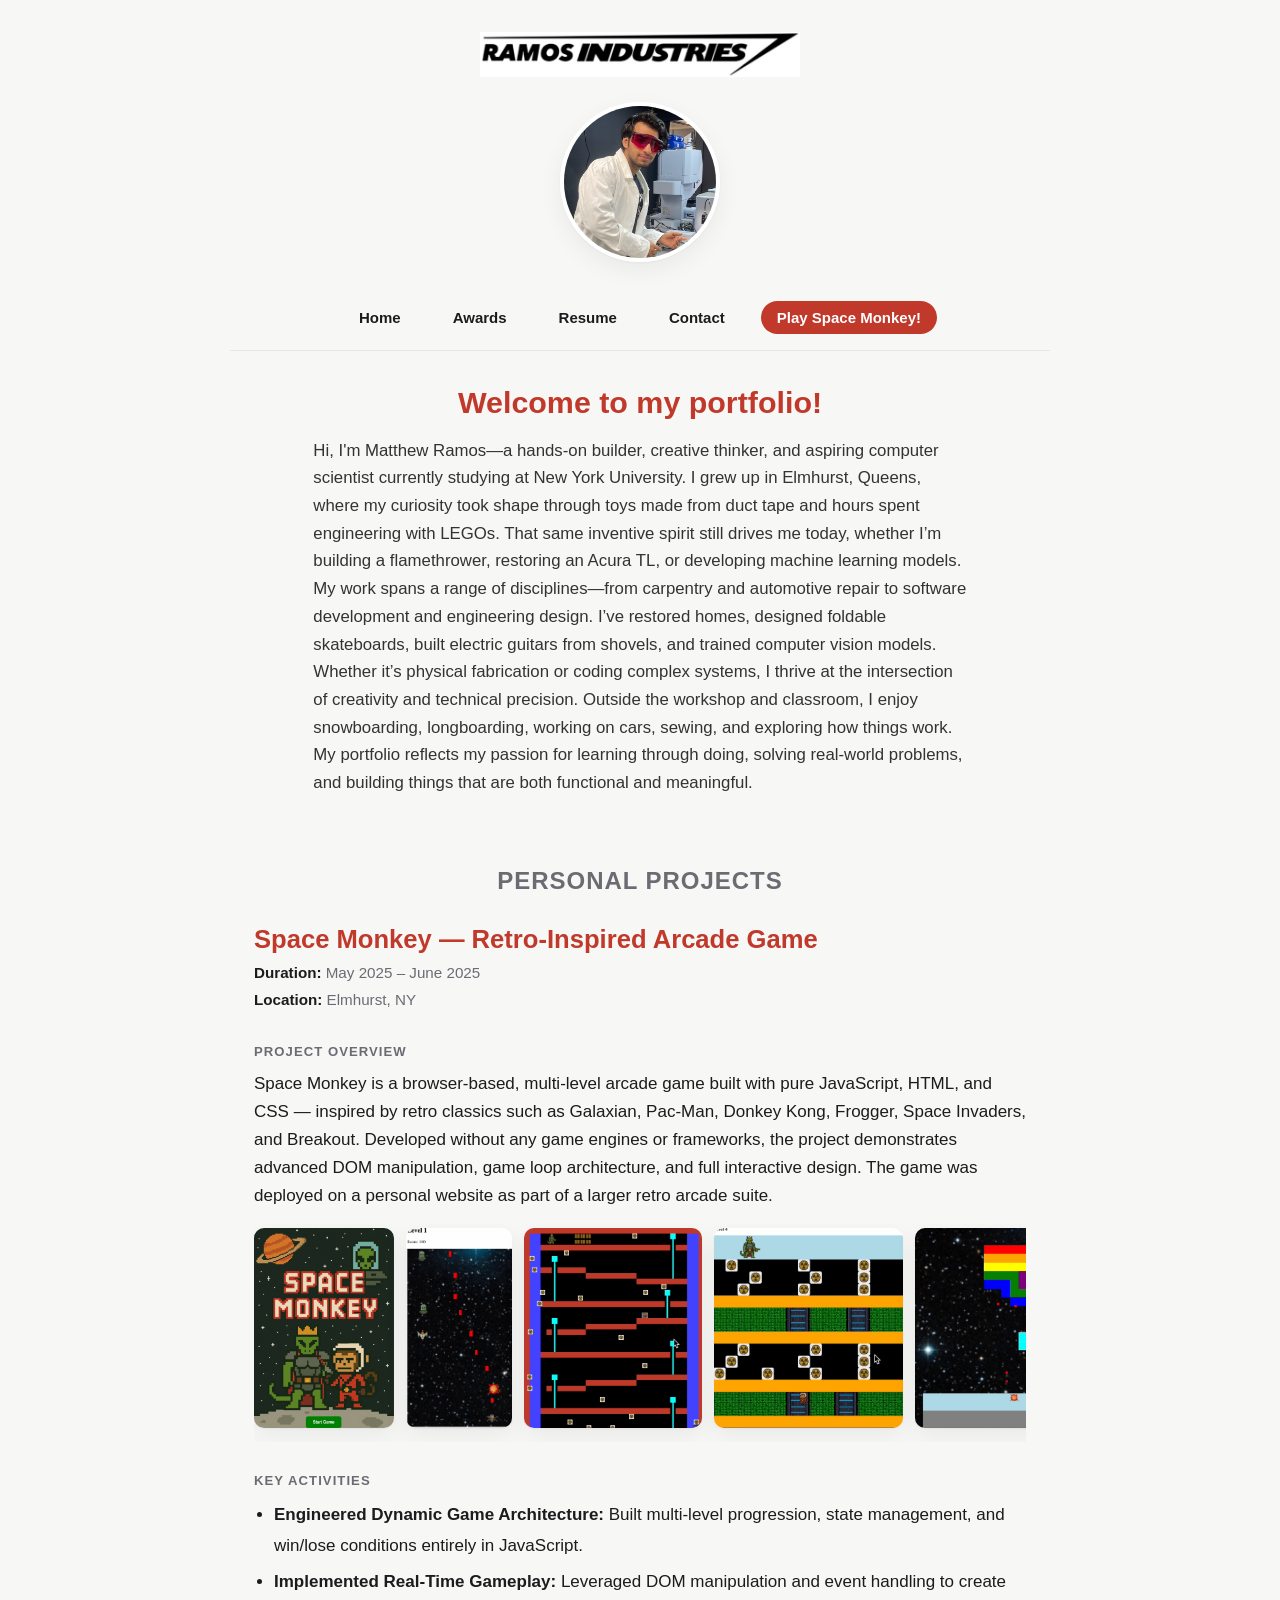
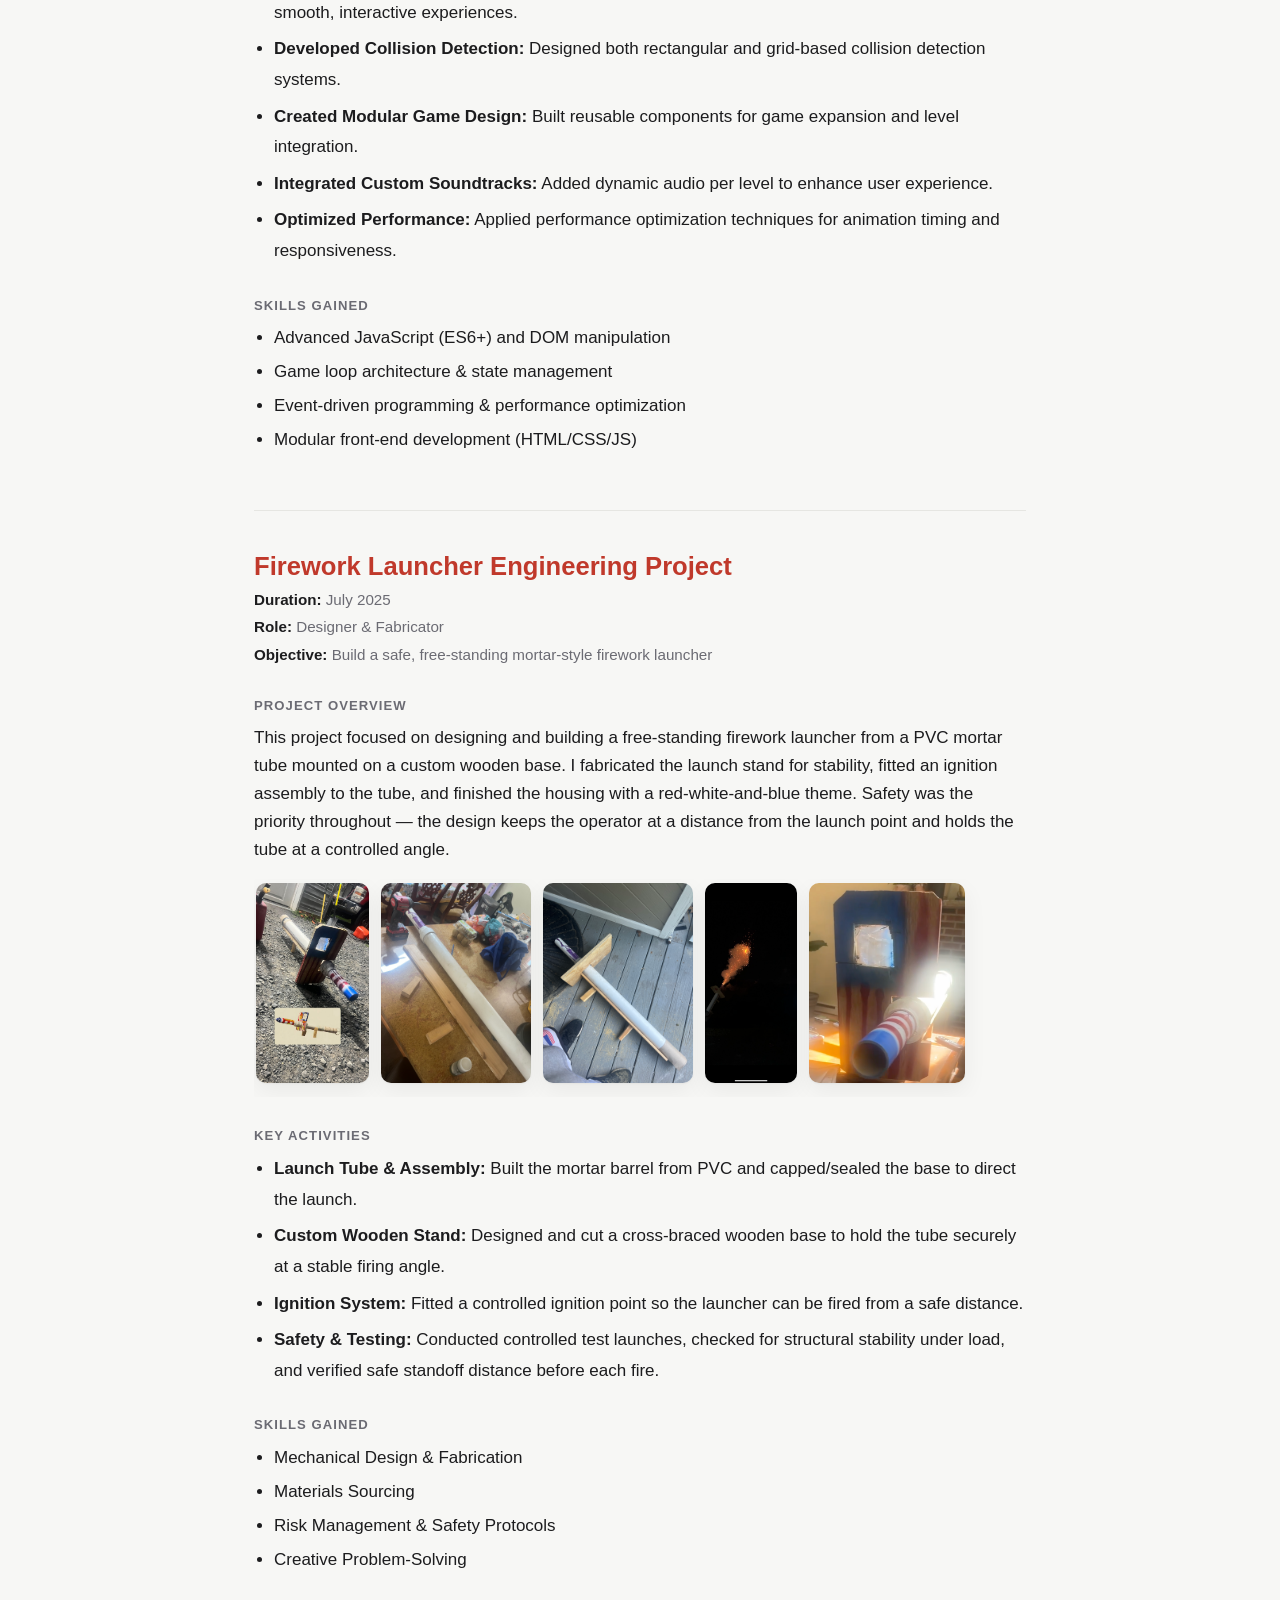
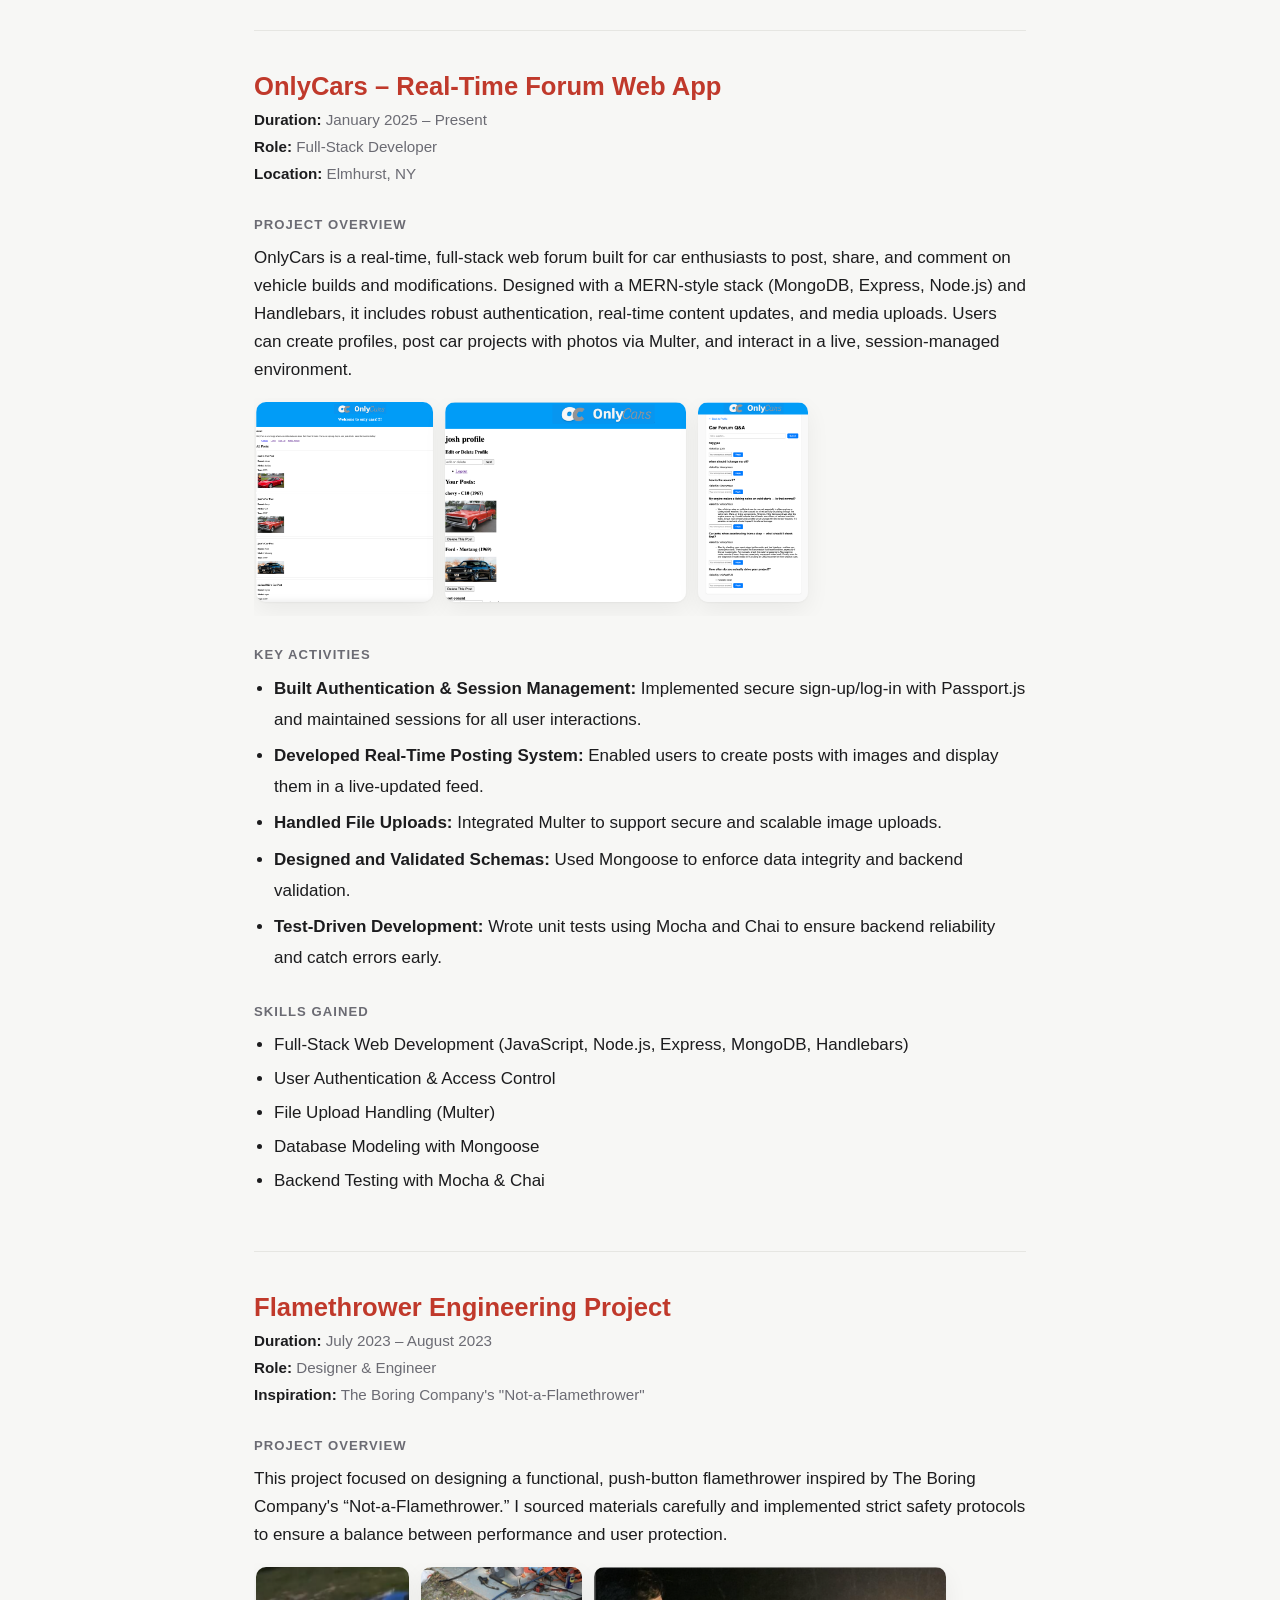
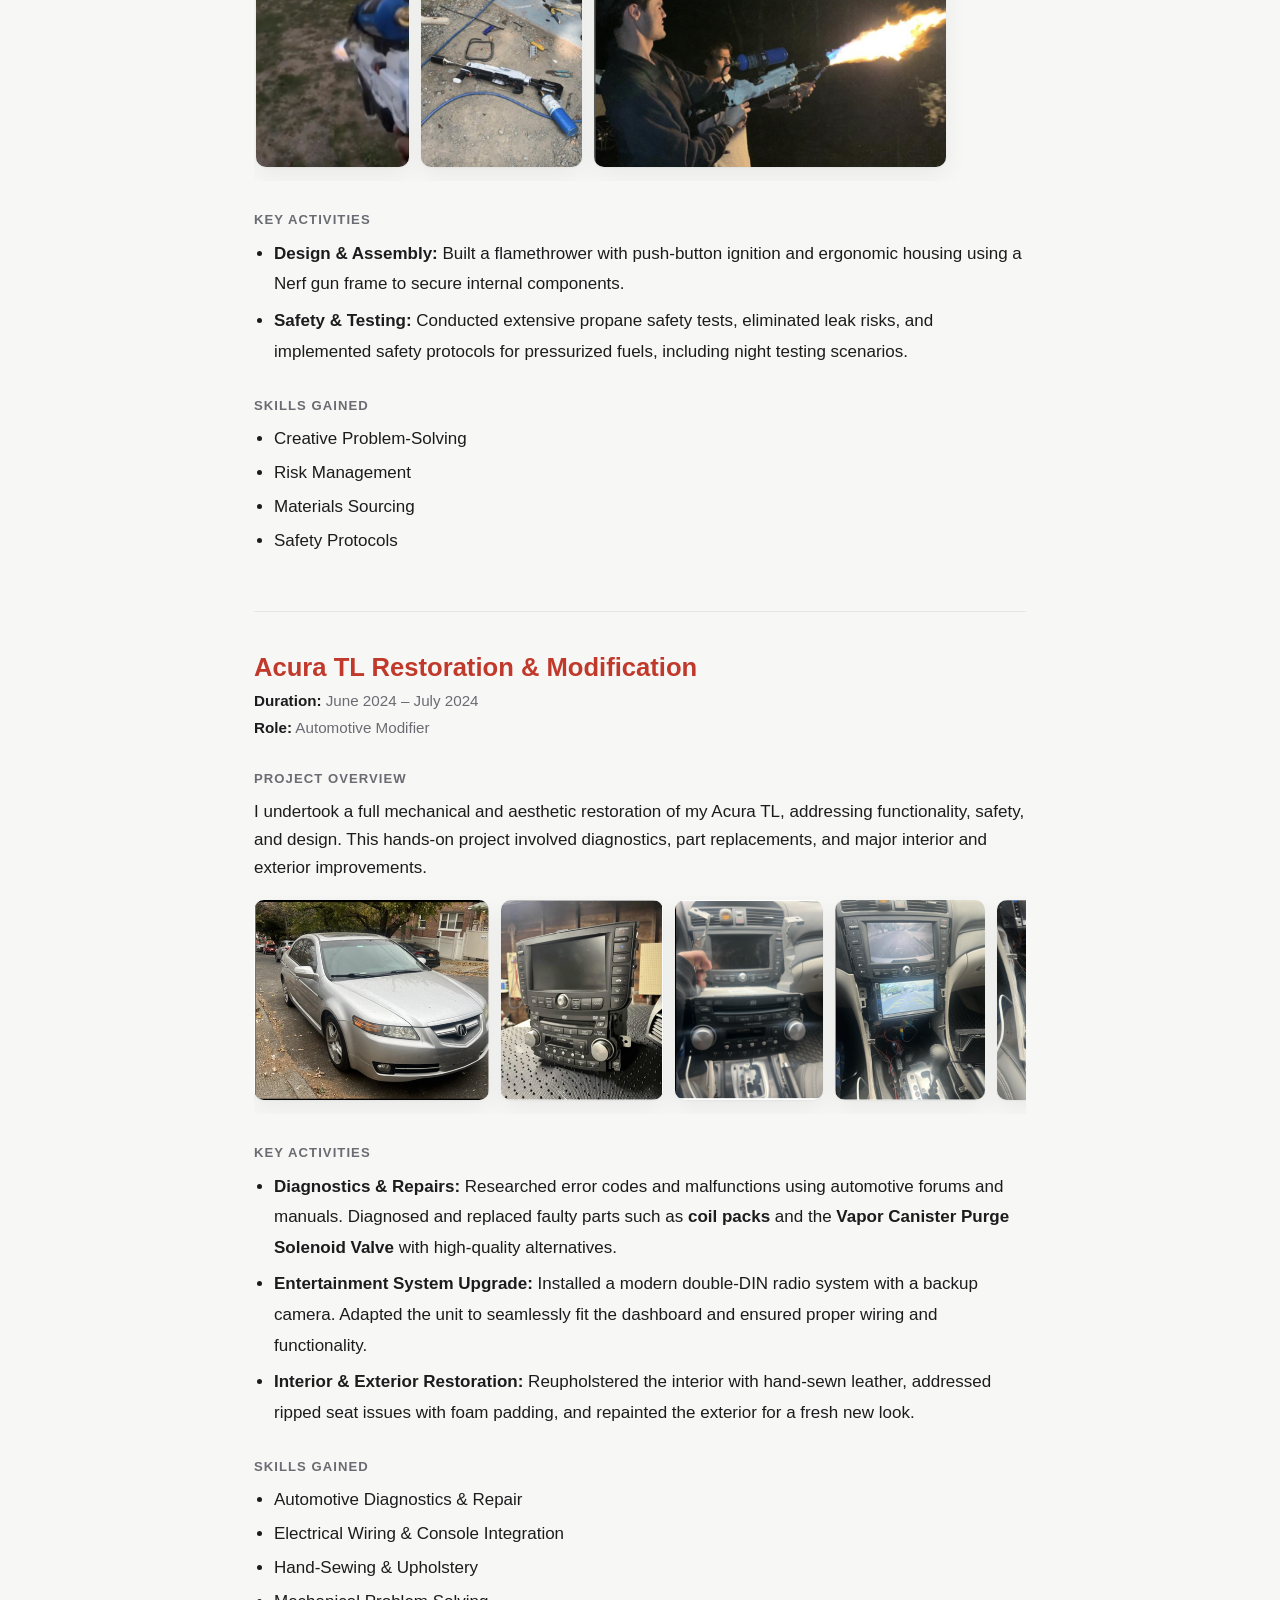
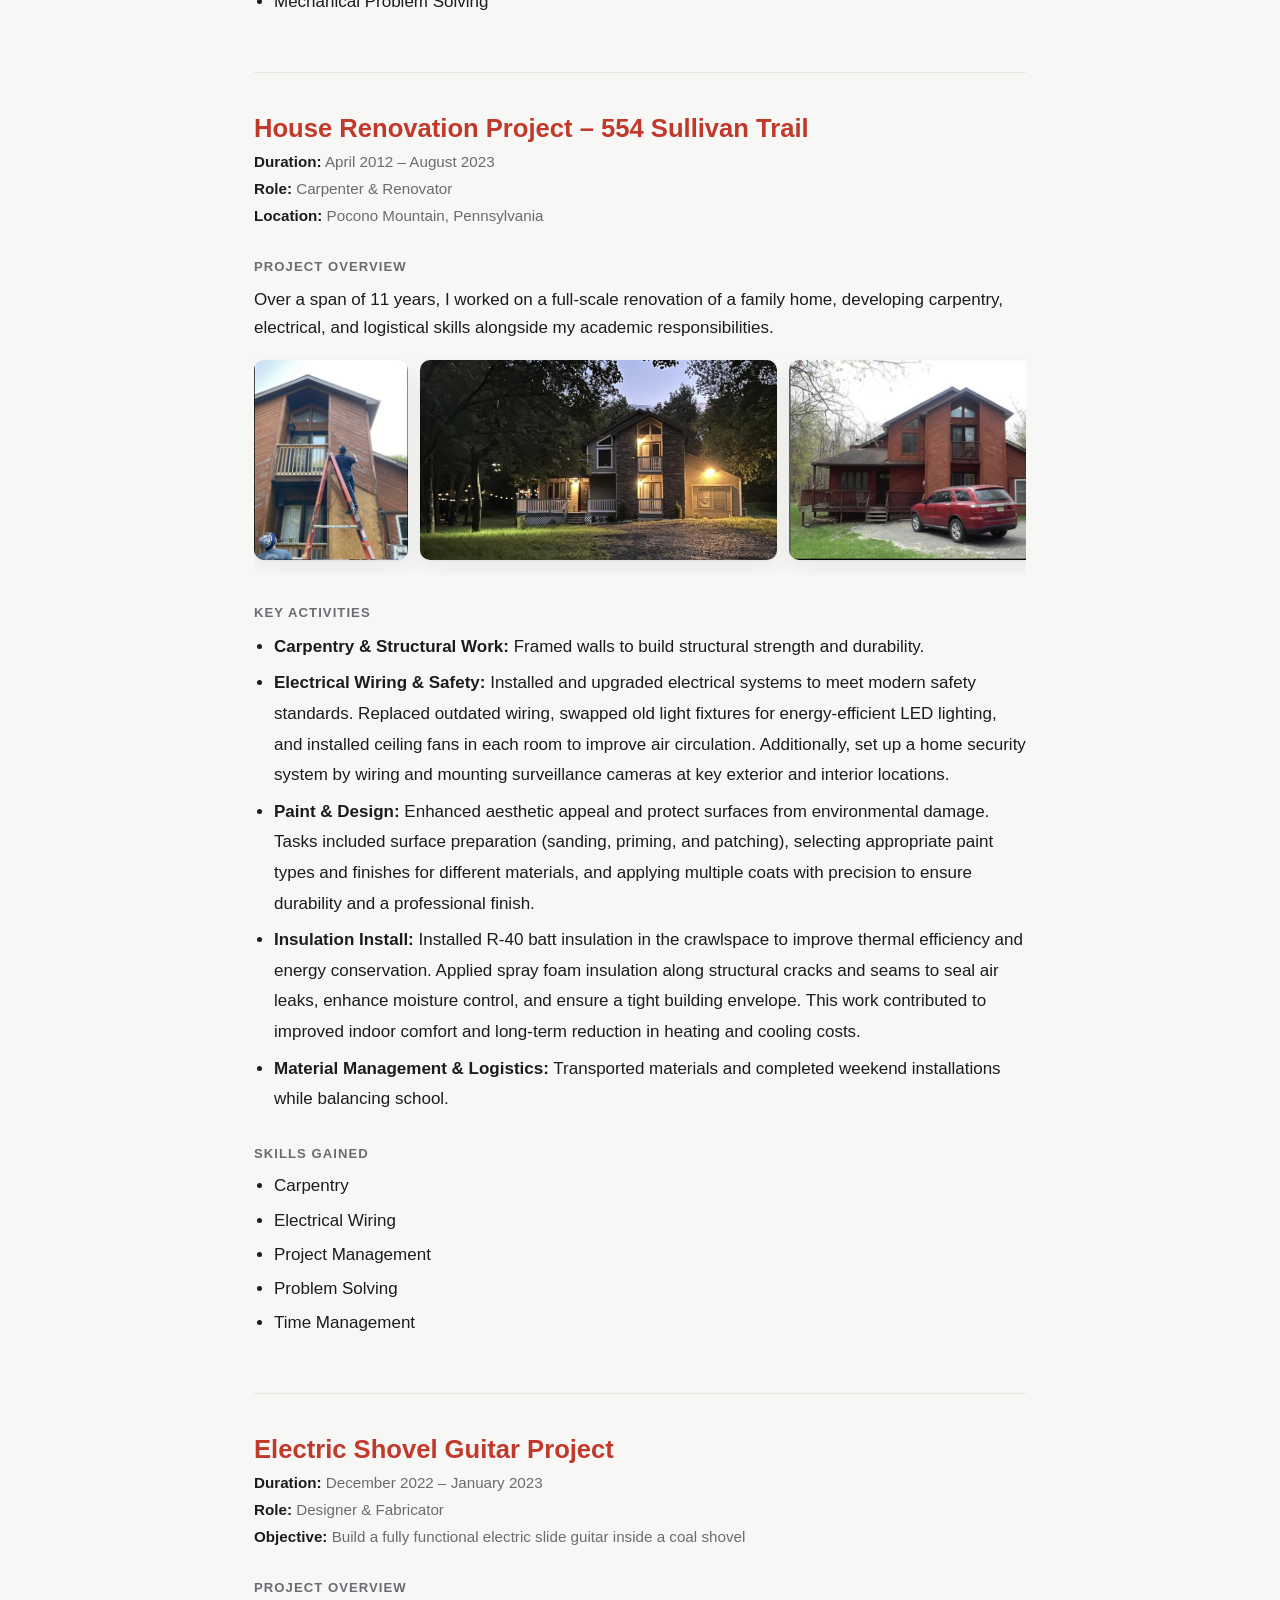
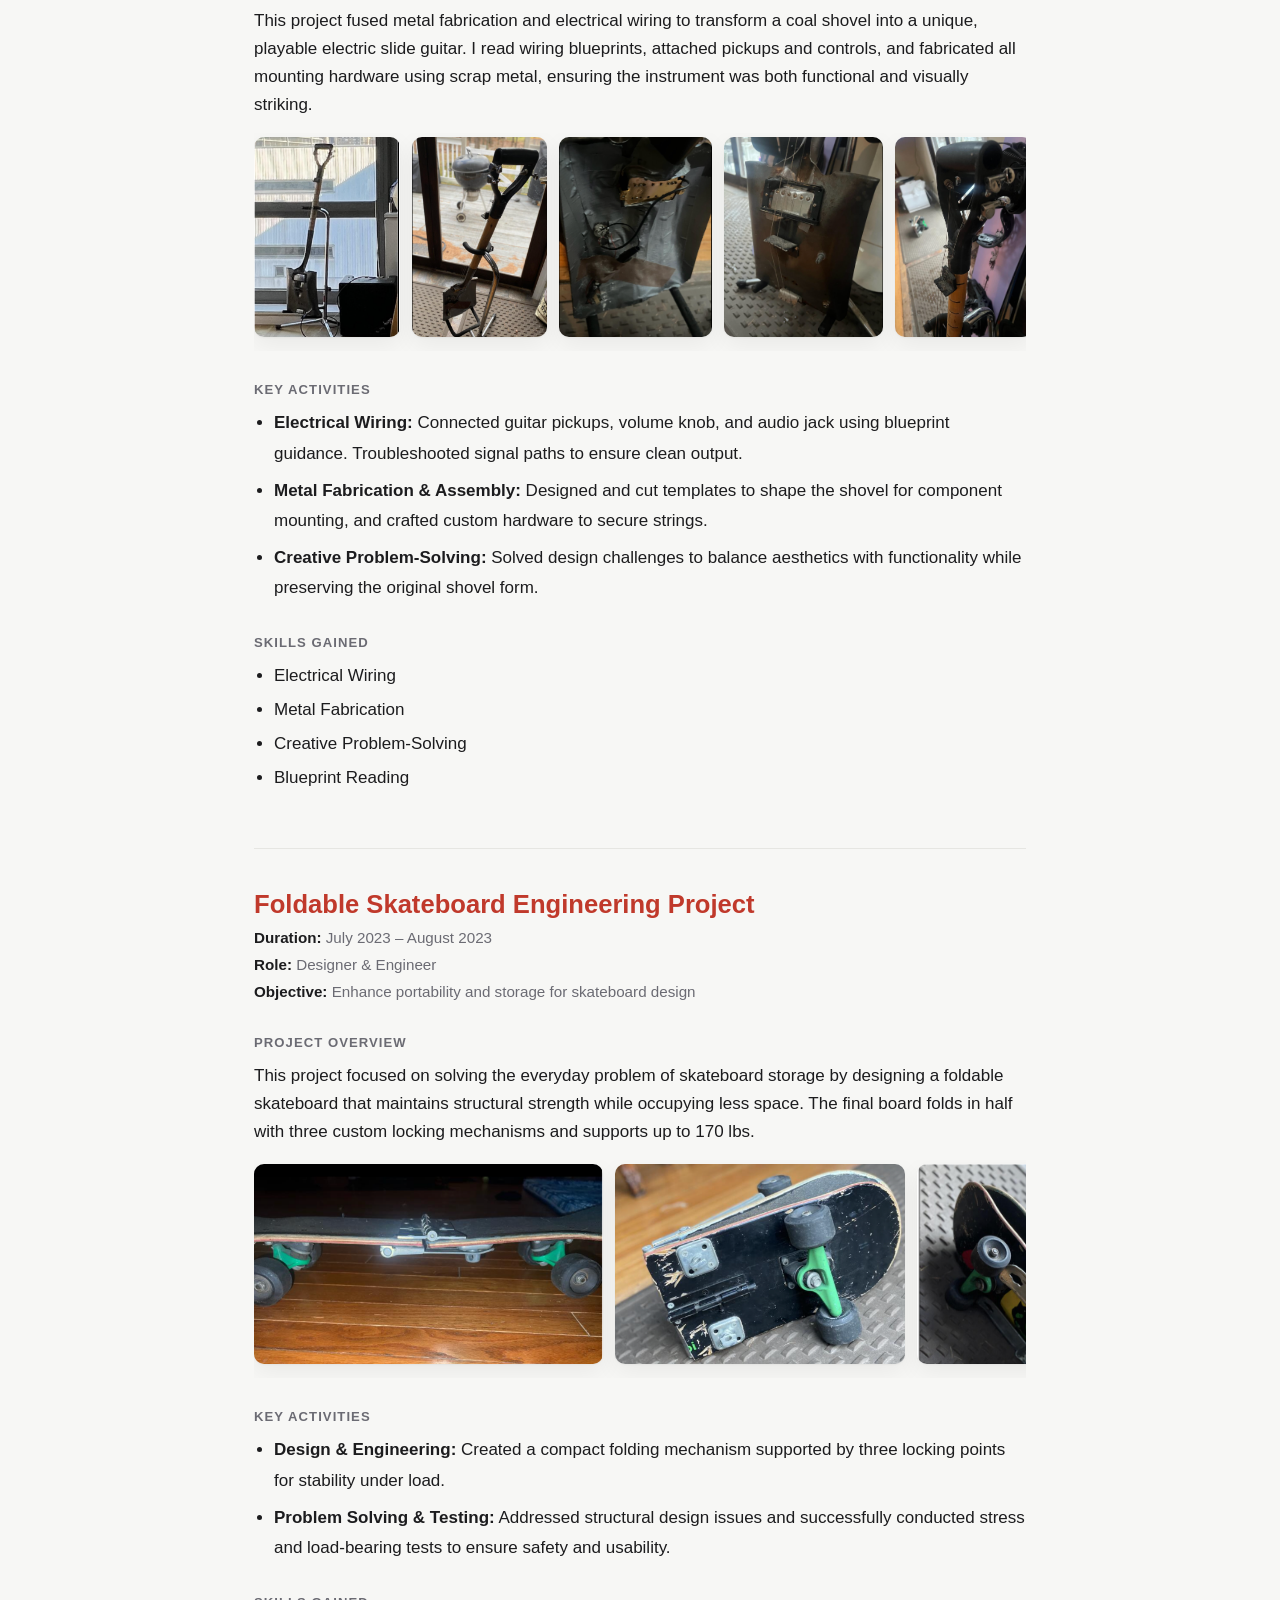
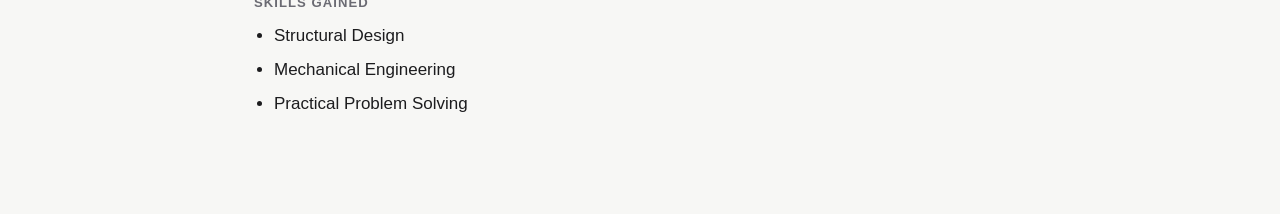
==== commit 1eeb2d51: "Fix HTML formatting and update project details" ====
--- a/index.html
+++ b/index.html
@@ -16,17 +16,17 @@
     <nav>
       <ul style="display: flex; gap: 20px; list-style: none;">
         <li><a href="#" id="nav-home">Home</a></li>
-<li><a href="awards.html" id="nav-awards">Awards</a></li>        
+        <li><a href="awards.html" id="nav-awards">Awards</a></li>
         <li><a href="#" id="nav-resume">Resume</a></li>
         <li><a href="#" id="nav-contact">Contact</a></li>
-        <li> <a href="#" id="galaxia">Play Space Monkey!</a></li> 
+        <li><a href="#" id="galaxia">Play Space Monkey!</a></li>
       </ul>
     </nav>
+
     <h2>Welcome to my portfolio!</h2>
     <p>Hi, I'm Matthew Ramos—a hands-on builder, creative thinker, and aspiring computer scientist currently studying at New York University. I grew up in Elmhurst, Queens, where my curiosity took shape through toys made from duct tape and hours spent engineering with LEGOs. That same inventive spirit still drives me today, whether I’m building a flamethrower, restoring an Acura TL, or developing machine learning models. My work spans a range of disciplines—from carpentry and automotive repair to software development and engineering design. I’ve restored homes, designed foldable skateboards, built electric guitars from shovels, and trained computer vision models. Whether it’s physical fabrication or coding complex systems, I thrive at the intersection of creativity and technical precision. Outside the workshop and classroom, I enjoy snowboarding, longboarding, working on cars, sewing, and exploring how things work. My portfolio reflects my passion for learning through doing, solving real-world problems, and building things that are both functional and meaningful.</p>
-    
-    <h1>Personal Projects</h1>
-
+
+  <h1>Personal Projects</h1>
 
   <h2>Space Monkey — Retro-Inspired Arcade Game</h2>
 <p><strong>Duration:</strong> May 2025 – June 2025</p>
@@ -41,11 +41,9 @@
 
 <script>
   const spaceMonkeyContainer = document.getElementById('spacemonkey-gallery');
-  
   const spaceMonkeyImages = [1, 2, 3, 4, 5, 6].map(i => `
     <img src="game${i}.png" alt="Space Monkey Game ${i}" style="height: 200px; flex-shrink: 0;" />
   `).join('');
-  
   spaceMonkeyContainer.innerHTML = spaceMonkeyImages;
 </script>
 
@@ -66,14 +64,9 @@
   <li>Event-driven programming & performance optimization</li>
   <li>Modular front-end development (HTML/CSS/JS)</li>
 </ul>
-<!-- ============================================================
-     FIREWORK LAUNCHER — paste this whole block into index.html
-     Suggested spot: right BEFORE the line  <h2>Flamethrower Engineering Project</h2>
-     Edit anything in [BRACKETS] to fit the real details.
-     ============================================================ -->
 
 <h2>Firework Launcher Engineering Project</h2>
-<p><strong>Duration:</strong> [July 2025 – July 2025]</p>
+<p><strong>Duration:</strong> July 2025</p>
 <p><strong>Role:</strong> Designer &amp; Fabricator</p>
 <p><strong>Objective:</strong> Build a safe, free-standing mortar-style firework launcher</p>
 
@@ -87,6 +80,7 @@
 </p>
 
 <div id="firework-gallery" style="display: flex; overflow-x: auto; gap: 10px; padding: 10px; border: 1px solid #ccc;"></div>
+
 <script>
   const fireworkContainer = document.getElementById('firework-gallery');
   const fireworkFiles = [
@@ -116,11 +110,12 @@
   <li>Risk Management &amp; Safety Protocols</li>
   <li>Creative Problem-Solving</li>
 </ul>
+
   <h2>OnlyCars – Real-Time Forum Web App</h2>
   <p><strong>Duration:</strong> January 2025 – Present</p>
   <p><strong>Role:</strong> Full-Stack Developer</p>
   <p><strong>Location:</strong> Elmhurst, NY</p>
-  
+
   <h3>Project Overview</h3>
   <p>
     OnlyCars is a real-time, full-stack web forum built for car enthusiasts to post, share, and comment on vehicle builds and modifications. Designed with a MERN-style stack (MongoDB, Express, Node.js) and Handlebars, it includes robust authentication, real-time content updates, and media uploads. Users can create profiles, post car projects with photos via Multer, and interact in a live, session-managed environment.
@@ -136,10 +131,9 @@
     onlycarsContainer.innerHTML = onlycarsImages;
   </script>
 
-
-<h3>Key Activities</h3>
-<ul style="line-height: 1.8;">
-  <li><strong>Built Authentication & Session Management:</strong> Implemented secure sign-up/log-in with Passport.js and maintained sessions for all user interactions.</li>
+<h3>Key Activities</h3>
+<ul style="line-height: 1.8;">
+  <li><strong>Built Authentication &amp; Session Management:</strong> Implemented secure sign-up/log-in with Passport.js and maintained sessions for all user interactions.</li>
   <li><strong>Developed Real-Time Posting System:</strong> Enabled users to create posts with images and display them in a live-updated feed.</li>
   <li><strong>Handled File Uploads:</strong> Integrated Multer to support secure and scalable image uploads.</li>
   <li><strong>Designed and Validated Schemas:</strong> Used Mongoose to enforce data integrity and backend validation.</li>
@@ -149,41 +143,37 @@
 <h3>Skills Gained</h3>
 <ul>
   <li>Full-Stack Web Development (JavaScript, Node.js, Express, MongoDB, Handlebars)</li>
-  <li>User Authentication & Access Control</li>
+  <li>User Authentication &amp; Access Control</li>
   <li>File Upload Handling (Multer)</li>
   <li>Database Modeling with Mongoose</li>
-  <li>Backend Testing with Mocha & Chai</li>
-</ul>
-
-
-
+  <li>Backend Testing with Mocha &amp; Chai</li>
+</ul>
 
     <h2>Flamethrower Engineering Project</h2>
 <p><strong>Duration:</strong> July 2023 – August 2023</p>
-<p><strong>Role:</strong> Designer & Engineer</p>
+<p><strong>Role:</strong> Designer &amp; Engineer</p>
 <p><strong>Inspiration:</strong> The Boring Company's "Not-a-Flamethrower"</p>
 
 <h3>Project Overview</h3>
 <p>
-  This project focused on designing a functional, push-button flamethrower inspired by The Boring Company's “Not-a-Flamethrower.” 
+  This project focused on designing a functional, push-button flamethrower inspired by The Boring Company's “Not-a-Flamethrower.”
   I sourced materials carefully and implemented strict safety protocols to ensure a balance between performance and user protection.
 </p>
+
 <div id="flamethrower-gallery" style="display: flex; overflow-x: auto; gap: 10px; padding: 10px; border: 1px solid #ccc;"></div>
 
 <script>
     const flamethrowerContainer = document.getElementById('flamethrower-gallery');
-  
     const flamethrowerImages = [1, 2, 3].map(i => `
       <img src="flamethrower${i}.png" alt="Flamethrower Build ${i}" style="height: 200px; flex-shrink: 0;" />
     `).join('');
-  
     flamethrowerContainer.innerHTML = flamethrowerImages;
   </script>
 
 <h3>Key Activities</h3>
 <ul style="line-height: 1.8;">
-  <li><strong>Design & Assembly:</strong> Built a flamethrower with push-button ignition and ergonomic housing using a Nerf gun frame to secure internal components.</li>
-  <li><strong>Safety & Testing:</strong> Conducted extensive propane safety tests, eliminated leak risks, and implemented safety protocols for pressurized fuels, including night testing scenarios.</li>
+  <li><strong>Design &amp; Assembly:</strong> Built a flamethrower with push-button ignition and ergonomic housing using a Nerf gun frame to secure internal components.</li>
+  <li><strong>Safety &amp; Testing:</strong> Conducted extensive propane safety tests, eliminated leak risks, and implemented safety protocols for pressurized fuels, including night testing scenarios.</li>
 </ul>
 
 <h3>Skills Gained</h3>
@@ -194,10 +184,7 @@
   <li>Safety Protocols</li>
 </ul>
 
-
-
-
-      <h2>Acura TL Restoration & Modification</h2>
+      <h2>Acura TL Restoration &amp; Modification</h2>
 <p><strong>Duration:</strong> June 2024 – July 2024</p>
 <p><strong>Role:</strong> Automotive Modifier</p>
 
@@ -207,44 +194,38 @@
   safety, and design. This hands-on project involved diagnostics, part replacements, and major interior
   and exterior improvements.
 </p>
+
 <div id="acura-gallery" style="display: flex; overflow-x: auto; gap: 10px; padding: 10px; border: 1px solid #ccc;"></div>
+
 <script>
     const acuraContainer = document.getElementById('acura-gallery');
-  
     const acuraImages = Array.from({ length: 12 }, (_, i) => {
       const index = i + 1;
       return `
         <img src="acura${index}.png" alt="Acura ${index}" style="height: 200px; flex-shrink: 0;" />
       `;
     }).join('');
-  
     acuraContainer.innerHTML = acuraImages;
   </script>
-<h3>Key Activities</h3>
-<ul style="line-height: 1.8;">
-  <li>
-    <strong>Diagnostics & Repairs:</strong> Researched error codes and malfunctions using automotive forums and manuals. Diagnosed and replaced faulty parts such as <strong>coil packs</strong> and the <strong>Vapor Canister Purge Solenoid Valve</strong> with high-quality alternatives.
-  </li>
-  <li>
-    <strong>Entertainment System Upgrade:</strong> Installed a modern double-DIN radio system with a backup camera. Adapted the unit to seamlessly fit the dashboard and ensured proper wiring and functionality.
-  </li>
-  <li>
-    <strong>Interior & Exterior Restoration:</strong> Reupholstered the interior with hand-sewn leather, addressed ripped seat issues with foam padding, and repainted the exterior for a fresh new look.
-  </li>
-</ul>
-
-<h3>Skills Gained</h3>
-<ul>
-  <li>Automotive Diagnostics & Repair</li>
-  <li>Electrical Wiring & Console Integration</li>
-  <li>Hand-Sewing & Upholstery</li>
+
+<h3>Key Activities</h3>
+<ul style="line-height: 1.8;">
+  <li><strong>Diagnostics &amp; Repairs:</strong> Researched error codes and malfunctions using automotive forums and manuals. Diagnosed and replaced faulty parts such as <strong>coil packs</strong> and the <strong>Vapor Canister Purge Solenoid Valve</strong> with high-quality alternatives.</li>
+  <li><strong>Entertainment System Upgrade:</strong> Installed a modern double-DIN radio system with a backup camera. Adapted the unit to seamlessly fit the dashboard and ensured proper wiring and functionality.</li>
+  <li><strong>Interior &amp; Exterior Restoration:</strong> Reupholstered the interior with hand-sewn leather, addressed ripped seat issues with foam padding, and repainted the exterior for a fresh new look.</li>
+</ul>
+
+<h3>Skills Gained</h3>
+<ul>
+  <li>Automotive Diagnostics &amp; Repair</li>
+  <li>Electrical Wiring &amp; Console Integration</li>
+  <li>Hand-Sewing &amp; Upholstery</li>
   <li>Mechanical Problem Solving</li>
 </ul>
-
 
   <h2>House Renovation Project – 554 Sullivan Trail</h2>
 <p><strong>Duration:</strong> April 2012 – August 2023</p>
-<p><strong>Role:</strong> Carpenter & Renovator</p>
+<p><strong>Role:</strong> Carpenter &amp; Renovator</p>
 <p><strong>Location:</strong> Pocono Mountain, Pennsylvania</p>
 
 <h3>Project Overview</h3>
@@ -252,25 +233,24 @@
   Over a span of 11 years, I worked on a full-scale renovation of a family home, developing carpentry,
   electrical, and logistical skills alongside my academic responsibilities.
 </p>
+
 <div id="house-gallery" style="display: flex; overflow-x: auto; gap: 10px; padding: 10px; border: 1px solid #ccc;"></div>
 
 <script>
     const houseContainer = document.getElementById('house-gallery');
-  
     const houseImages = [1, 2, 3, 5, 6, 7].map(i => `
       <img src="house${i}.png" alt="House Renovation ${i}" style="height: 200px; flex-shrink: 0;" />
     `).join('');
-  
     houseContainer.innerHTML = houseImages;
   </script>
 
 <h3>Key Activities</h3>
 <ul style="line-height: 1.8;">
-  <li><strong>Carpentry & Structural Work:</strong> Framed walls to build structural strength and durability.</li>
-  <li><strong>Electrical Wiring & Safety:</strong> Installed and upgraded electrical systems to meet modern safety standards. Replaced outdated wiring, swapped old light fixtures for energy-efficient LED lighting, and installed ceiling fans in each room to improve air circulation. Additionally, set up a home security system by wiring and mounting surveillance cameras at key exterior and interior locations.</li>
-  <li><strong>Paint & Design:</strong> Enhanced aesthetic appeal and protect surfaces from environmental damage. Tasks included surface preparation (sanding, priming, and patching), selecting appropriate paint types and finishes for different materials, and applying multiple coats with precision to ensure durability and a professional finish</li>
-  <li><strong>Insulation Install</strong> Installed R-40 batt insulation in the crawlspace to improve thermal efficiency and energy conservation. Applied spray foam insulation along structural cracks and seams to seal air leaks, enhance moisture control, and ensure a tight building envelope. This work contributed to improved indoor comfort and long-term reduction in heating and cooling costs.</li>
-  <li><strong>Material Management & Logistics:</strong> Transported materials and completed weekend installations while balancing school.</li>
+  <li><strong>Carpentry &amp; Structural Work:</strong> Framed walls to build structural strength and durability.</li>
+  <li><strong>Electrical Wiring &amp; Safety:</strong> Installed and upgraded electrical systems to meet modern safety standards. Replaced outdated wiring, swapped old light fixtures for energy-efficient LED lighting, and installed ceiling fans in each room to improve air circulation. Additionally, set up a home security system by wiring and mounting surveillance cameras at key exterior and interior locations.</li>
+  <li><strong>Paint &amp; Design:</strong> Enhanced aesthetic appeal and protect surfaces from environmental damage. Tasks included surface preparation (sanding, priming, and patching), selecting appropriate paint types and finishes for different materials, and applying multiple coats with precision to ensure durability and a professional finish.</li>
+  <li><strong>Insulation Install:</strong> Installed R-40 batt insulation in the crawlspace to improve thermal efficiency and energy conservation. Applied spray foam insulation along structural cracks and seams to seal air leaks, enhance moisture control, and ensure a tight building envelope. This work contributed to improved indoor comfort and long-term reduction in heating and cooling costs.</li>
+  <li><strong>Material Management &amp; Logistics:</strong> Transported materials and completed weekend installations while balancing school.</li>
 </ul>
 
 <h3>Skills Gained</h3>
@@ -284,13 +264,13 @@
 
 <h2>Electric Shovel Guitar Project</h2>
 <p><strong>Duration:</strong> December 2022 – January 2023</p>
-<p><strong>Role:</strong> Designer & Fabricator</p>
+<p><strong>Role:</strong> Designer &amp; Fabricator</p>
 <p><strong>Objective:</strong> Build a fully functional electric slide guitar inside a coal shovel</p>
 
 <h3>Project Overview</h3>
 <p>
   This project fused metal fabrication and electrical wiring to transform a coal shovel into a unique,
-  playable electric slide guitar. I read wiring blueprints, attached pickups and controls, and fabricated 
+  playable electric slide guitar. I read wiring blueprints, attached pickups and controls, and fabricated
   all mounting hardware using scrap metal, ensuring the instrument was both functional and visually striking.
 </p>
 
@@ -298,18 +278,16 @@
 
 <script>
     const shovelContainer = document.getElementById('shovel-gallery');
-  
     const shovelImages = [1, 2, 3, 4, 5].map(i => `
       <img src="shovel${i}.png" alt="Shovel Guitar ${i}" style="height: 200px; flex-shrink: 0;" />
     `).join('');
-  
     shovelContainer.innerHTML = shovelImages;
   </script>
 
 <h3>Key Activities</h3>
 <ul style="line-height: 1.8;">
   <li><strong>Electrical Wiring:</strong> Connected guitar pickups, volume knob, and audio jack using blueprint guidance. Troubleshooted signal paths to ensure clean output.</li>
-  <li><strong>Metal Fabrication & Assembly:</strong> Designed and cut templates to shape the shovel for component mounting, and crafted custom hardware to secure strings.</li>
+  <li><strong>Metal Fabrication &amp; Assembly:</strong> Designed and cut templates to shape the shovel for component mounting, and crafted custom hardware to secure strings.</li>
   <li><strong>Creative Problem-Solving:</strong> Solved design challenges to balance aesthetics with functionality while preserving the original shovel form.</li>
 </ul>
 
@@ -321,34 +299,31 @@
   <li>Blueprint Reading</li>
 </ul>
 
-
 <h2>Foldable Skateboard Engineering Project</h2>
 <p><strong>Duration:</strong> July 2023 – August 2023</p>
-<p><strong>Role:</strong> Designer & Engineer</p>
+<p><strong>Role:</strong> Designer &amp; Engineer</p>
 <p><strong>Objective:</strong> Enhance portability and storage for skateboard design</p>
 
 <h3>Project Overview</h3>
 <p>
-  This project focused on solving the everyday problem of skateboard storage by designing a foldable 
-  skateboard that maintains structural strength while occupying less space. The final board folds in half 
+  This project focused on solving the everyday problem of skateboard storage by designing a foldable
+  skateboard that maintains structural strength while occupying less space. The final board folds in half
   with three custom locking mechanisms and supports up to 170 lbs.
 </p>
 
-<div id="skate-gallery"></div>
-
-<script>
-    const container = document.getElementById('skate-gallery');
-    container.innerHTML = [1, 2, 3].map(i => 
-      `<div style="display:inline-block; margin: 10px;">
-         <img src="skate${i}.png" alt="Skateboard Project ${i}" style="height: 150px;" />
-       </div>`
+<div id="skate-gallery" style="display: flex; overflow-x: auto; gap: 10px; padding: 10px; border: 1px solid #ccc;"></div>
+
+<script>
+    const skateContainer = document.getElementById('skate-gallery');
+    skateContainer.innerHTML = [1, 2, 3].map(i =>
+      `<img src="skate${i}.png" alt="Skateboard Project ${i}" style="height: 200px; flex-shrink: 0;" />`
     ).join('');
   </script>
 
 <h3>Key Activities</h3>
 <ul style="line-height: 1.8;">
-  <li><strong>Design & Engineering:</strong> Created a compact folding mechanism supported by three locking points for stability under load.</li>
-  <li><strong>Problem Solving & Testing:</strong> Addressed structural design issues and successfully conducted stress and load-bearing tests to ensure safety and usability.</li>
+  <li><strong>Design &amp; Engineering:</strong> Created a compact folding mechanism supported by three locking points for stability under load.</li>
+  <li><strong>Problem Solving &amp; Testing:</strong> Addressed structural design issues and successfully conducted stress and load-bearing tests to ensure safety and usability.</li>
 </ul>
 
 <h3>Skills Gained</h3>
@@ -356,6 +331,8 @@
   <li>Structural Design</li>
   <li>Mechanical Engineering</li>
   <li>Practical Problem Solving</li>
-</ul></main>
+</ul>
+
+  </main>
 </body>
 </html>
